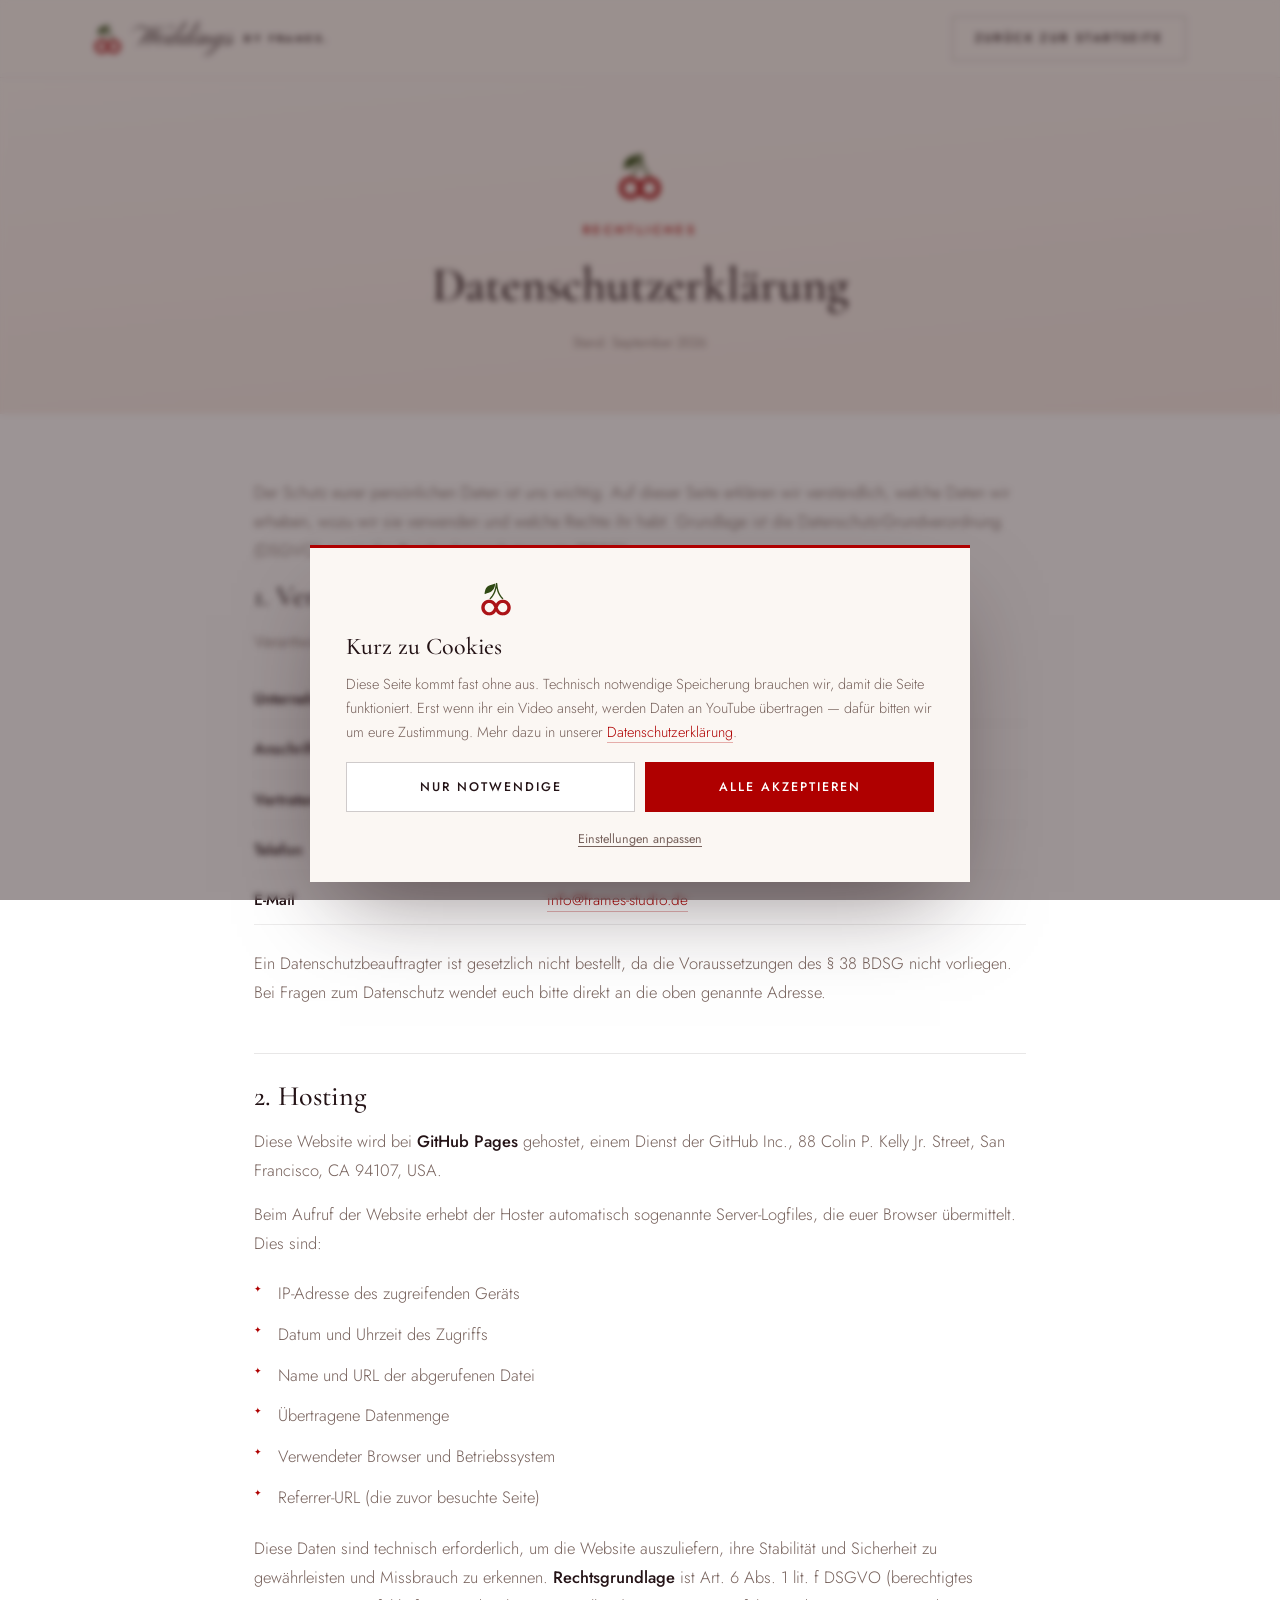
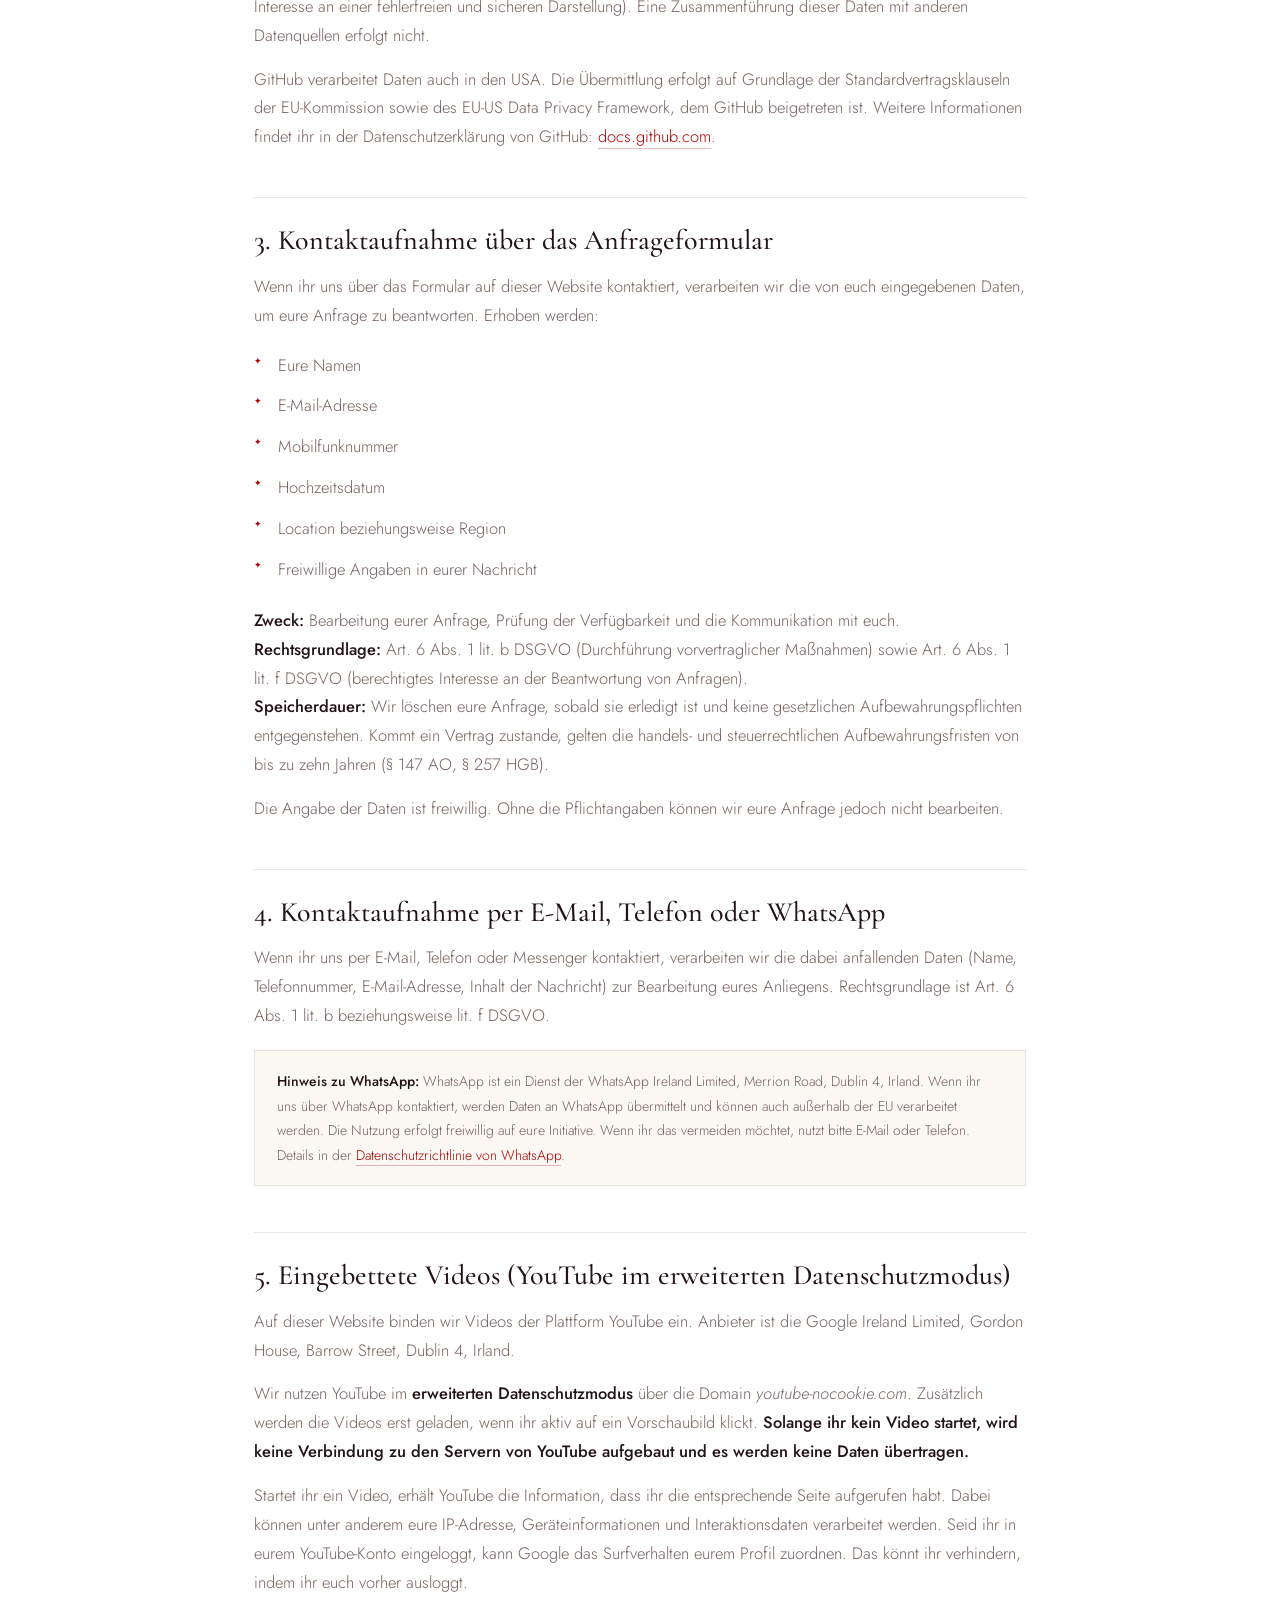
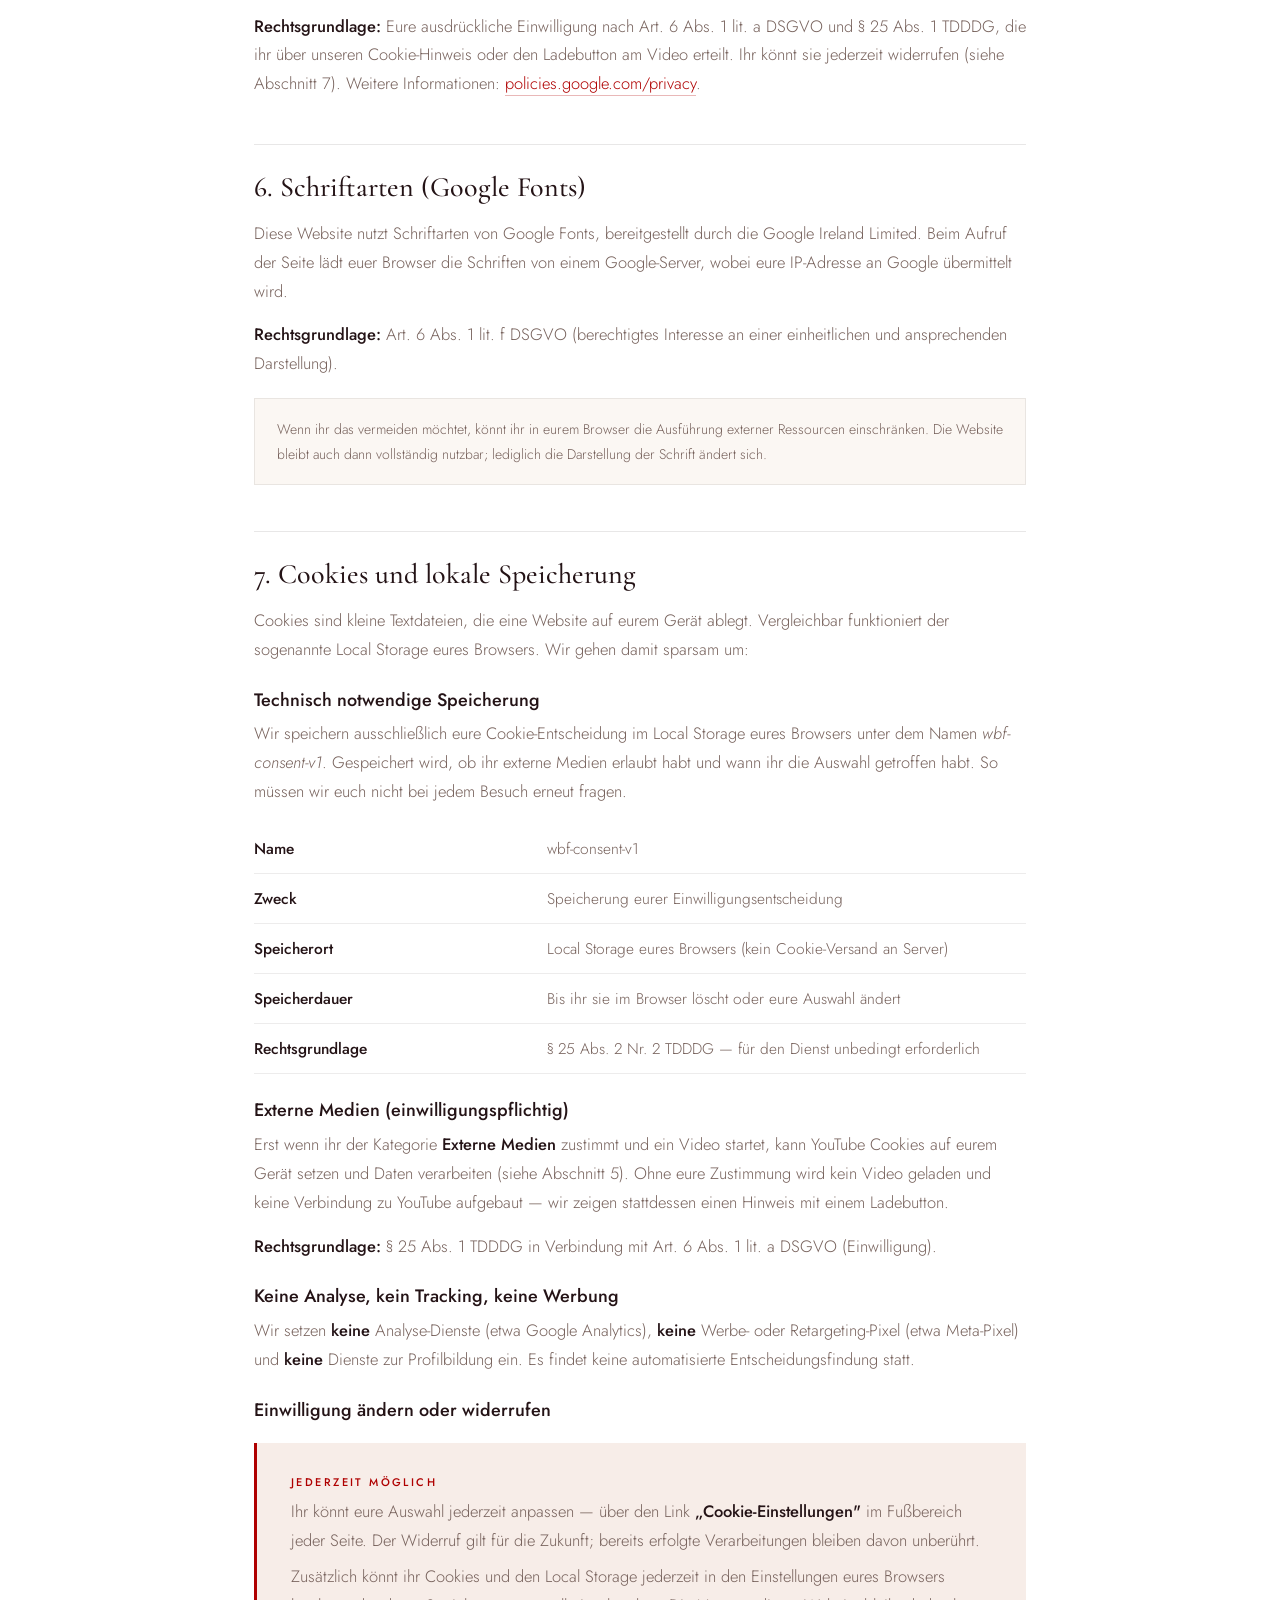
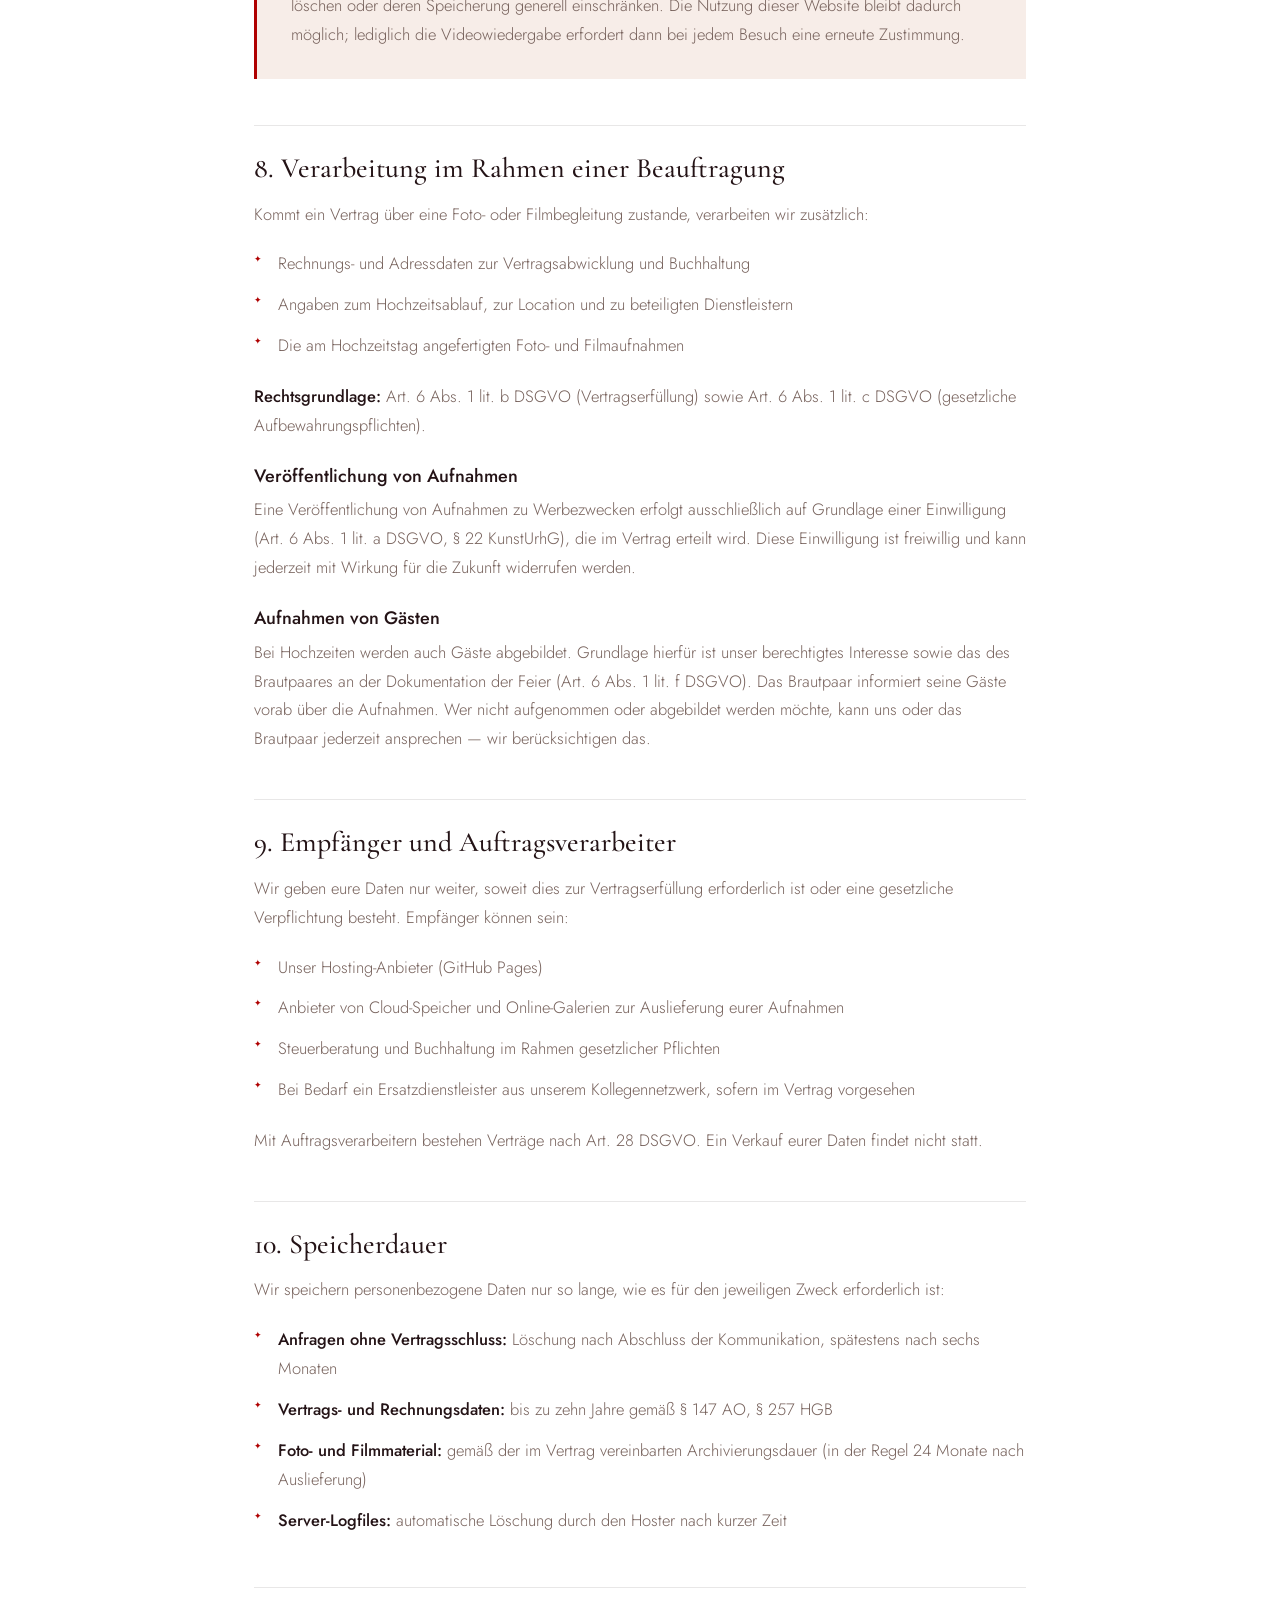
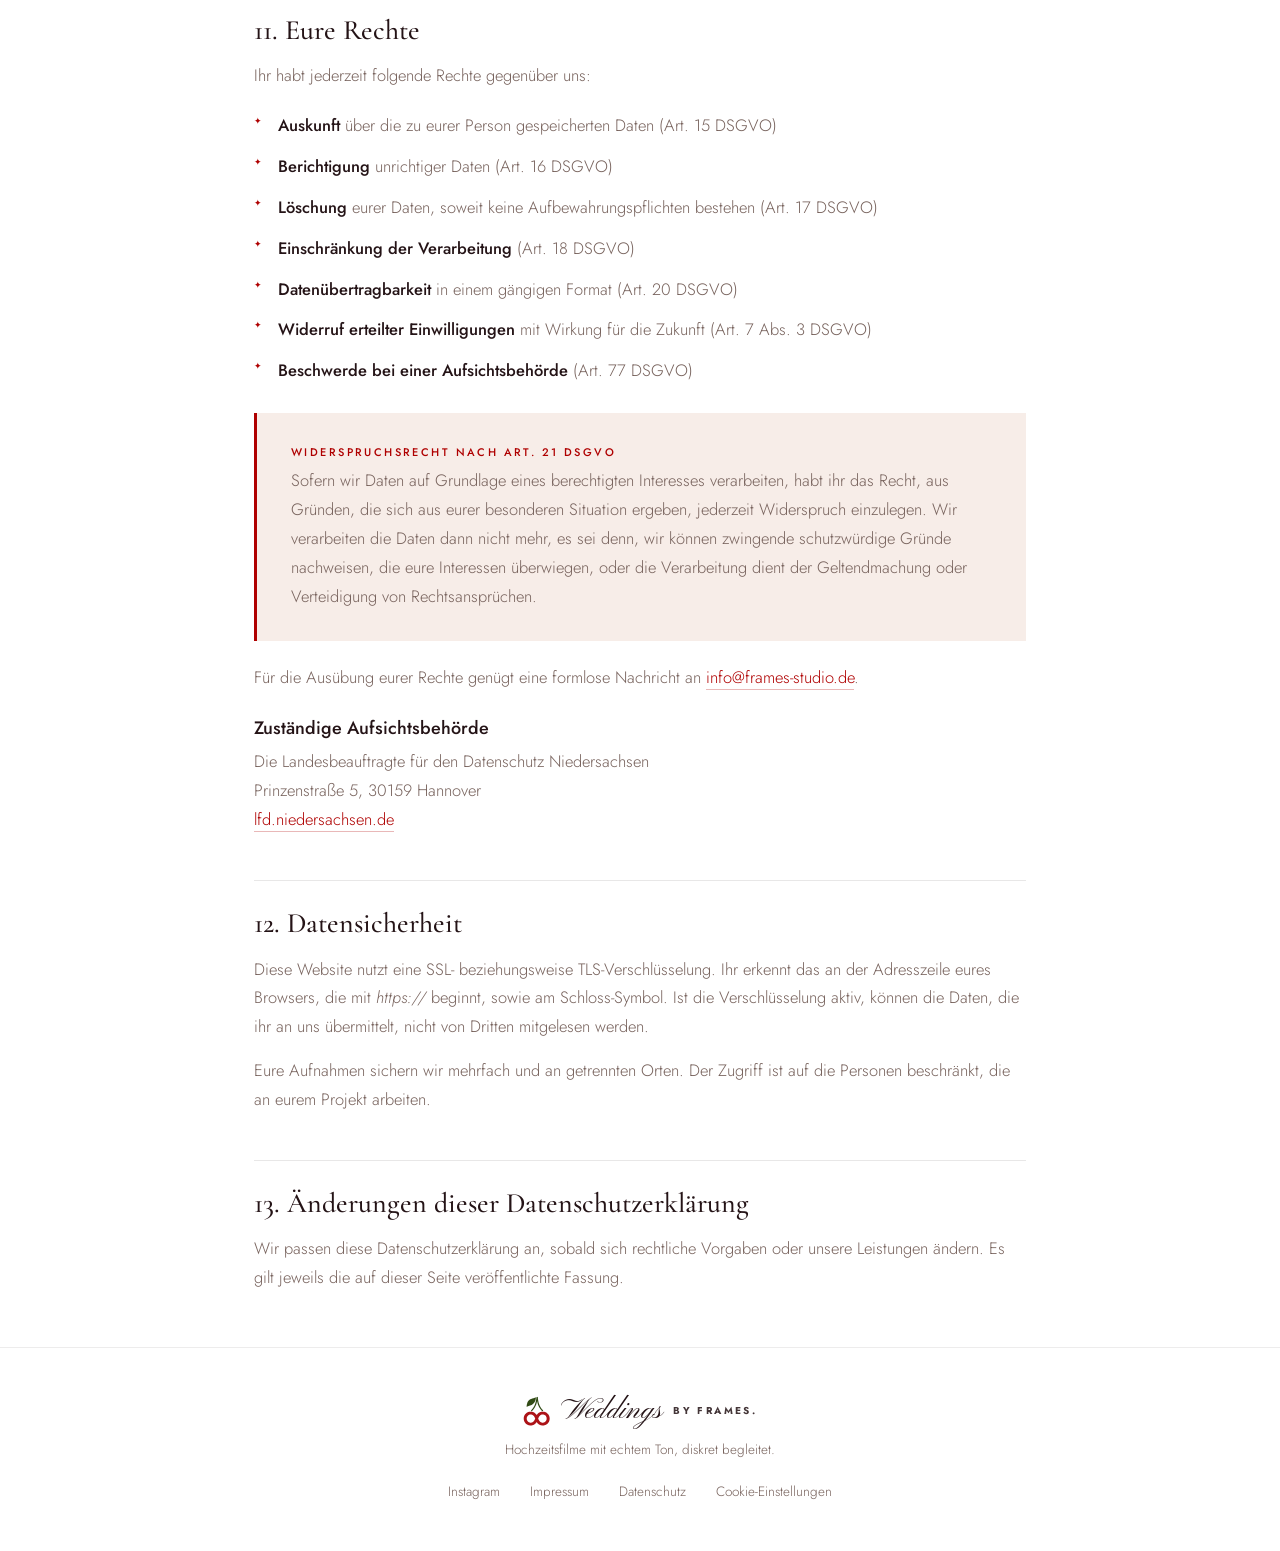
==== datenschutz.html @ bcf80287 "Add files via upload" ====
<!DOCTYPE html>
<html lang="de">
<head>
<meta charset="UTF-8">
<meta name="viewport" content="width=device-width, initial-scale=1.0">
<title>Datenschutz — Weddings by Frames</title>
<meta name="description" content="Informationen zur Verarbeitung personenbezogener Daten bei Weddings by Frames.">
<meta name="robots" content="noindex, follow">
<link rel="preconnect" href="https://fonts.googleapis.com">
<link rel="preconnect" href="https://fonts.gstatic.com" crossorigin>
<link href="https://fonts.googleapis.com/css2?family=Cormorant+Garamond:ital,wght@0,400;0,500;0,600;1,400;1,500&family=Jost:wght@300;400;500;600;700&family=Pinyon+Script&display=swap" rel="stylesheet">
<style>
@font-face{font-family:'Blosta Script';src:local('Blosta Script'),local('Blosta'),url('BlostaScript.woff2') format('woff2');font-display:swap}
:root{
  --ivory:#FBF7F3; --cream:#F7EDE8; --charcoal:#241316;
  --gold:#AF0000; --gold-light:#EBC6C2;
  --text:#40332F; --text-soft:#77625C; --white:#FFFFFF;
  --serif:'Cormorant Garamond',Georgia,serif;
  --sans:'Jost',-apple-system,sans-serif;
  --script:'Blosta Script','Pinyon Script',cursive;
}
*{margin:0;padding:0;box-sizing:border-box}
html{scroll-behavior:smooth}
body{font-family:var(--sans);color:var(--text);background:var(--ivory);font-weight:300;line-height:1.75;font-size:16.5px;-webkit-font-smoothing:antialiased}
h1,h2,h3{font-family:var(--serif);font-weight:500;color:var(--charcoal);line-height:1.2}
a{color:var(--gold);text-decoration:none;border-bottom:1px solid rgba(175,0,0,.28);transition:border-color .3s}
a:hover{border-color:var(--gold)}
.container{max-width:820px;margin:0 auto;padding:0 24px}

nav{position:sticky;top:0;z-index:50;background:rgba(251,247,243,.96);backdrop-filter:blur(12px);padding:16px 0;border-bottom:1px solid rgba(36,19,22,.06)}
nav .container{max-width:1140px;display:flex;justify-content:space-between;align-items:center}
.logo{display:flex;align-items:center;gap:11px;color:var(--charcoal);border:none}
.logo .logo-mark{height:30px;width:auto}
.logo .logo-w{font-family:var(--script);font-size:29px;line-height:1}
.logo .logo-by{font-size:10px;font-weight:700;letter-spacing:.24em;text-transform:uppercase;opacity:.85}
.nav-back{font-family:var(--sans);font-size:12px;letter-spacing:.2em;text-transform:uppercase;font-weight:500;color:var(--charcoal);border:1px solid rgba(36,19,22,.22);padding:11px 22px;transition:all .35s}
.nav-back:hover{background:var(--gold);border-color:var(--gold);color:#fff}

header.page{background:linear-gradient(175deg,var(--ivory) 0%,var(--cream) 100%);padding:74px 24px 60px;text-align:center}
header.page .eyebrow{font-size:12px;letter-spacing:.28em;text-transform:uppercase;color:var(--gold);font-weight:500;display:block;margin-bottom:16px}
header.page h1{font-size:clamp(32px,4.6vw,48px)}
header.page .updated{margin-top:16px;font-size:13.5px;color:var(--text-soft)}
.page-mark{display:block;height:48px;width:auto;margin:0 auto 20px}

main{padding:64px 0 40px;background:var(--white)}
main h2{font-size:clamp(22px,2.8vw,28px);margin:46px 0 14px;padding-top:26px;border-top:1px solid rgba(36,19,22,.1)}
main h2:first-of-type{margin-top:0;padding-top:0;border-top:none}
main h3{font-size:18px;margin:26px 0 8px;font-family:var(--sans);font-weight:500;color:var(--charcoal)}
main p{margin-bottom:15px;color:var(--text-soft)}
main strong{color:var(--charcoal);font-weight:500}
main ul{list-style:none;margin:0 0 16px}
main li{padding:6px 0 6px 24px;position:relative;color:var(--text-soft)}
main li::before{content:'✦';position:absolute;left:0;top:11px;color:var(--gold);font-size:9px;line-height:1}
.card{background:var(--cream);padding:30px 34px;margin:22px 0;border-left:3px solid var(--gold)}
.card p{margin-bottom:8px}
.card p:last-child{margin-bottom:0}
.card .label{font-size:11px;letter-spacing:.22em;text-transform:uppercase;color:var(--gold);font-weight:500;margin-bottom:4px}
.data-table{width:100%;border-collapse:collapse;margin:18px 0 24px}
.data-table td{padding:11px 0;border-bottom:1px solid rgba(36,19,22,.08);vertical-align:top;font-size:15.5px;color:var(--text-soft)}
.data-table td:first-child{width:38%;padding-right:20px;color:var(--charcoal);font-weight:500}
@media(max-width:560px){
  .data-table td{display:block;border:none;padding:2px 0}
  .data-table td:first-child{width:auto;padding-top:14px;border-top:1px solid rgba(36,19,22,.08)}
  .data-table tr:first-child td:first-child{border-top:none;padding-top:0}
}
.note{font-size:14px;color:var(--text-soft);background:var(--ivory);padding:18px 22px;border:1px solid rgba(36,19,22,.08);margin:20px 0}

footer{background:var(--white);border-top:1px solid rgba(36,19,22,.08);color:var(--text-soft);padding:48px 0;font-size:13.5px;text-align:center}
footer .logo{justify-content:center;margin-bottom:12px}
footer .tagline{margin-bottom:18px}
.foot-links a{margin:0 13px;color:var(--text-soft);border:none;transition:color .3s}
.foot-links a:hover{color:var(--gold)}
</style>
</head>
<body>
<svg width="0" height="0" style="position:absolute;visibility:hidden" aria-hidden="true"><symbol id="wbf-logo" viewBox="0 0 1960 2147"><path fill="#304A14" fill-rule="evenodd" d="M632.8,1088.4C630.9,1086.4 629.7,1085.9 628.3,1086.6C627.3,1087.0 626.0,1087.5 625.5,1087.5C625.0,1087.6 623.6,1088.1 622.5,1088.6C618.7,1090.3 602.7,1089.7 598.4,1087.6C596.3,1086.6 593.3,1085.2 591.8,1084.5C589.4,1083.3 588.9,1083.4 586.9,1085.6C585.7,1086.9 584.4,1088.0 584.0,1088.0C583.1,1088.0 575.0,1080.3 575.0,1079.5C575.0,1079.2 576.4,1077.6 578.2,1076.0L581.4,1073.0L579.2,1070.1C578.0,1068.4 577.0,1066.7 577.0,1066.2C577.0,1063.4 574.5,1063.1 571.9,1065.6C569.0,1068.4 567.7,1067.8 569.1,1064.2C569.6,1063.0 570.8,1062.0 571.8,1062.0C575.9,1062.0 576.2,1059.5 573.4,1049.2C573.2,1048.4 572.1,1047.6 571.1,1047.3C569.9,1047.0 569.0,1045.6 568.5,1043.4C567.6,1038.4 568.8,1037.4 571.9,1040.4C574.8,1043.1 577.0,1042.5 577.0,1038.9C577.0,1038.0 577.7,1036.7 578.5,1036.0C580.6,1034.3 580.4,1033.3 577.5,1029.8C574.2,1025.9 575.4,1024.0 578.9,1027.4L581.6,1030.0L591.6,1019.7C607.5,1003.4 608.4,1002.2 607.3,1000.8C606.7,1000.1 606.0,997.7 605.6,995.5C605.0,991.7 605.2,991.4 609.5,988.2C614.6,984.5 614.7,984.5 617.3,986.8C619.2,988.4 619.4,988.3 625.6,981.6C629.8,977.1 631.7,974.4 631.1,973.6C630.7,973.0 630.0,970.8 629.6,968.8C629.0,965.4 629.3,964.8 632.7,961.6C637.1,957.5 637.7,957.3 640.5,960.0L642.6,962.0L647.5,957.0C651.7,952.8 652.3,951.7 651.4,950.2C647.7,944.3 649.0,939.7 655.1,936.6C657.5,935.4 658.1,935.4 659.1,936.6C660.6,938.4 661.9,938.4 664.2,936.3C665.8,934.9 665.8,934.5 664.6,933.1C663.8,932.2 662.9,929.9 662.5,928.0C661.9,924.6 662.1,924.3 666.5,921.1C670.8,918.0 671.2,917.9 672.9,919.4C675.3,921.5 676.3,921.4 678.9,918.7C680.7,916.7 680.8,916.1 679.7,915.2C678.9,914.5 678.1,914.3 677.8,914.6C677.5,914.9 676.9,913.4 676.5,911.4C675.9,908.2 676.2,907.4 678.2,905.8C681.2,903.5 682.3,903.6 684.5,906.0L686.3,908.0L688.8,905.8C692.0,902.7 693.3,900.2 692.3,898.7C691.9,898.1 691.0,896.0 690.4,894.2C689.3,891.2 689.4,890.8 692.0,889.0C694.8,887.0 694.8,887.0 697.3,889.0C699.5,890.7 699.9,890.8 701.0,889.5C701.7,888.7 701.9,887.2 701.5,886.3C699.8,882.1 700.2,877.5 702.4,875.8C704.4,874.2 704.6,874.2 706.7,876.2C708.6,877.9 709.2,878.1 710.5,877.0C712.0,875.7 712.5,872.8 711.4,871.7C711.0,871.3 710.6,869.2 710.4,867.0C709.9,862.4 712.3,861.4 715.5,865.0C717.7,867.4 719.0,866.6 722.7,860.7L725.1,856.9L722.4,853.7C720.1,850.9 719.9,850.5 721.4,850.2C722.4,850.0 723.9,850.5 724.9,851.4C726.5,852.9 726.8,852.9 728.5,851.0C729.8,849.6 730.0,848.7 729.2,847.8C728.7,847.1 727.9,844.8 727.5,842.8C726.9,839.5 727.0,839.0 728.7,839.0C729.8,839.0 731.5,839.9 732.5,841.0L734.3,843.0L736.7,840.9C738.4,839.2 738.7,838.4 737.9,837.3C737.0,836.3 736.4,836.3 735.4,837.1C734.3,838.0 734.0,837.6 733.9,835.1C733.8,833.4 733.7,831.6 733.6,831.1C733.5,830.6 735.1,829.1 737.0,827.8C739.9,825.8 740.5,824.8 740.5,822.0C740.5,819.2 740.9,818.4 742.7,818.2C745.7,817.8 747.5,815.3 747.5,811.6C747.5,809.0 747.9,808.5 750.1,808.2C754.1,807.7 756.5,804.7 754.9,802.2C753.8,800.4 753.9,799.8 755.2,798.3C756.1,797.3 757.0,795.4 757.2,794.0C757.4,792.3 758.2,791.4 759.7,791.2C762.7,790.8 764.5,788.3 764.2,785.0C764.1,783.5 764.7,781.7 765.5,781.0C766.3,780.3 767.0,778.7 767.0,777.4C767.0,774.5 770.4,774.1 773.2,776.7C775.0,778.3 775.2,778.2 777.7,775.7L780.4,773.0L777.5,770.0C774.8,767.2 774.8,766.9 776.3,765.2C777.2,764.2 777.7,762.5 777.4,761.4C777.1,760.2 777.6,758.7 778.9,757.6C780.1,756.5 781.0,754.7 781.0,753.6C781.0,752.4 781.9,750.9 782.9,750.3C784.1,749.6 784.6,748.4 784.4,747.3C783.7,744.8 790.3,742.2 792.5,744.0C793.7,745.0 794.3,745.0 795.5,744.0C796.9,742.8 796.7,742.3 793.9,739.8L790.8,736.9L793.0,734.5C794.2,733.2 795.0,731.4 794.7,730.6C794.4,729.8 795.0,728.4 796.1,727.4C797.2,726.4 797.9,724.8 797.7,723.8C797.4,722.9 798.1,721.3 799.1,720.4C800.1,719.5 801.0,717.7 801.0,716.5C801.0,715.2 801.6,713.7 802.4,713.0C803.2,712.4 804.0,710.9 804.2,709.7C804.4,708.2 805.3,707.4 807.0,707.2C810.6,706.7 813.2,704.0 812.6,701.4C812.2,700.1 812.6,698.7 813.5,698.0C814.7,697.0 814.9,695.6 814.4,692.3C813.8,688.4 814.0,687.7 815.9,686.3C817.1,685.5 817.9,684.2 817.6,683.5C817.3,682.7 818.0,681.0 819.1,679.7C820.1,678.3 821.0,676.5 821.0,675.7C821.0,674.9 821.7,673.7 822.5,673.0C823.3,672.3 824.0,671.0 824.0,670.0C824.0,669.1 824.9,667.5 826.0,666.5C827.1,665.5 828.0,663.9 828.0,663.0C828.0,662.1 828.9,660.5 830.0,659.5C831.2,658.5 831.9,657.1 831.6,656.4C831.0,654.9 832.9,653.0 834.9,653.0C835.8,653.0 837.8,651.9 839.4,650.6L842.4,648.3L840.2,645.5C837.5,642.0 837.4,637.9 840.0,635.5C841.1,634.5 842.0,632.9 842.0,632.0C842.0,631.0 842.7,629.7 843.6,628.9C844.5,628.1 845.0,626.4 844.8,624.4C844.6,622.1 845.2,620.4 846.8,618.7C848.0,617.4 848.7,616.0 848.3,615.7C848.0,615.3 848.7,613.9 849.9,612.6C851.7,610.7 852.1,609.5 851.5,607.0C850.9,604.4 851.2,603.6 853.4,601.9C854.9,600.8 855.7,599.4 855.4,598.8C855.1,598.3 855.8,596.8 857.0,595.5C858.7,593.7 859.1,592.4 858.6,590.4C858.1,588.4 858.4,587.2 860.1,585.4C861.6,583.8 862.1,582.2 861.8,580.1C861.5,577.9 861.9,576.5 863.2,575.3C864.3,574.3 865.0,572.3 865.0,570.0C865.0,567.6 865.7,565.7 867.0,564.5C868.5,563.1 868.9,561.9 868.4,559.6C868.0,557.2 868.4,556.0 869.9,554.6C871.2,553.5 872.0,551.5 872.0,549.7C872.0,548.0 872.8,545.8 873.7,544.8C874.8,543.5 875.3,541.6 875.1,539.3C874.9,536.6 875.3,535.5 877.0,534.3C878.8,533.1 879.1,532.1 878.6,529.5C878.1,526.8 878.4,526.0 880.6,524.5C882.8,523.1 883.1,522.3 882.6,519.6C882.1,517.1 882.4,515.9 883.9,514.6C885.5,513.1 885.7,511.9 885.3,507.7C884.9,503.3 885.1,502.2 886.9,500.6C888.2,499.4 889.0,497.5 889.0,495.5C889.0,493.7 889.7,491.6 890.6,490.9C891.9,489.9 892.1,488.4 891.7,484.3C891.2,479.5 891.4,478.7 893.7,476.6C895.6,474.8 896.1,473.6 895.6,471.7C895.2,470.0 895.6,468.8 897.0,467.5C898.5,466.1 899.0,464.4 899.0,460.5C899.0,456.5 899.5,454.9 901.1,453.4C902.9,451.8 903.1,450.7 902.7,446.9C902.2,443.1 902.5,441.9 904.1,440.4C905.5,439.1 906.0,437.4 906.0,433.3C906.0,429.1 906.4,427.8 907.8,427.3C911.0,426.1 912.1,424.8 910.9,423.4C910.4,422.7 909.6,419.7 909.3,416.8C908.9,412.3 909.1,411.2 910.9,409.6C912.5,408.1 913.0,406.5 913.0,402.6C913.0,398.3 913.3,397.3 915.2,396.5C916.5,395.9 917.3,394.8 917.1,394.0C917.0,393.2 916.6,389.9 916.3,386.7C915.8,381.6 916.0,380.7 917.8,379.4C919.8,378.0 919.9,377.3 919.3,370.5L918.7,363.0L921.3,363.0C922.7,363.0 924.2,363.5 924.5,364.0C925.4,365.5 928.0,363.2 928.0,361.0C928.0,360.0 926.9,358.3 925.5,357.3C923.4,355.8 922.8,354.3 922.3,349.6C921.7,344.2 921.9,343.7 924.4,341.6C927.1,339.5 927.2,339.4 926.1,333.5C924.7,326.1 926.2,323.6 930.3,326.3C935.4,329.6 936.9,323.1 932.0,318.8C928.0,315.3 927.6,307.2 931.3,304.7C933.5,303.3 933.6,302.7 933.2,294.7C932.7,285.3 933.4,284.0 937.3,287.0C939.4,288.7 940.0,288.8 941.0,287.6C942.9,285.3 941.8,279.6 939.3,278.5C936.8,277.4 936.0,275.3 936.0,269.2C936.0,264.7 938.4,263.3 941.0,266.5C942.9,268.8 945.0,266.5 945.0,261.9C945.0,259.2 944.4,257.7 942.9,256.7C940.9,255.2 939.1,249.9 939.0,245.2C939.0,242.0 941.7,241.3 944.4,243.9C947.6,247.0 949.2,244.8 948.8,237.8C948.6,233.4 948.1,232.3 946.2,231.5C943.8,230.4 943.5,229.7 942.5,223.4C941.7,217.9 943.6,216.1 947.2,219.0C949.4,220.7 950.0,220.8 951.0,219.6C952.9,217.2 951.8,210.7 949.3,209.5C947.0,208.5 946.0,205.3 946.0,198.8C946.0,194.3 948.1,192.9 950.9,195.4C953.5,197.8 955.0,195.6 955.0,189.4C955.0,184.7 953.3,181.1 951.7,182.6C950.9,183.5 949.0,176.1 949.0,171.7C949.0,167.0 951.2,165.9 954.4,168.9C958.1,172.4 959.1,169.9 958.8,158.9C958.5,150.4 958.3,149.4 956.3,148.5C954.0,147.5 953.0,144.3 953.0,137.9C953.0,133.1 954.1,132.4 957.0,135.5C960.5,139.3 962.0,137.3 962.1,128.6C962.1,124.7 962.5,120.6 962.9,119.5C963.9,117.1 962.5,115.0 960.0,115.0C957.4,115.0 956.2,113.0 955.9,108.1C955.4,102.3 957.7,100.5 961.3,103.8C963.1,105.5 963.9,105.7 964.8,104.8C966.8,102.8 966.2,100.6 962.8,97.6C960.6,95.7 959.9,94.5 960.8,94.2C961.5,94.0 963.0,94.6 964.0,95.5C966.5,97.7 967.4,97.0 970.6,90.3C972.3,86.6 975.8,82.1 980.6,77.5L987.9,70.3L985.5,68.0C982.7,65.4 982.3,63.2 984.4,62.4C986.3,61.7 990.0,63.7 990.0,65.4C990.0,68.6 992.9,69.4 996.0,67.2C998.0,65.6 1000.4,65.0 1003.8,65.0C1010.0,65.0 1011.8,63.4 1008.9,60.4C1005.7,57.0 1007.0,55.0 1012.4,55.0C1020.1,55.0 1022.0,56.9 1018.0,60.5C1015.3,63.0 1017.1,65.0 1021.9,65.0C1024.6,65.0 1026.3,64.3 1028.0,62.5C1029.3,61.1 1030.9,60.0 1031.7,60.0C1033.5,60.0 1033.4,62.5 1031.5,64.0C1029.7,65.5 1031.2,68.0 1033.9,68.0C1034.8,68.0 1036.1,68.9 1036.8,70.1C1038.1,72.2 1038.2,72.2 1041.2,69.1C1042.9,67.4 1044.9,66.0 1045.6,66.0C1047.7,66.0 1047.3,69.4 1045.0,71.5C1042.3,73.9 1042.4,74.5 1046.5,77.6C1049.8,80.1 1050.2,80.2 1051.9,78.6C1054.1,76.6 1055.4,76.6 1058.6,78.6C1060.1,79.7 1060.9,80.9 1060.5,81.8C1060.2,82.6 1060.9,84.3 1062.0,85.5C1064.6,88.2 1063.9,92.1 1060.7,93.5C1058.1,94.7 1057.3,98.2 1059.3,99.8C1060.4,100.7 1061.1,100.6 1062.5,99.0C1063.5,97.9 1064.9,97.0 1065.7,97.0C1068.0,97.0 1067.2,101.9 1064.5,104.2C1062.2,106.2 1062.0,107.0 1062.0,115.0C1062.0,124.8 1063.0,126.7 1066.6,124.3C1070.7,121.7 1071.3,123.3 1070.7,134.8C1070.3,143.3 1069.8,145.8 1068.1,148.1C1065.5,151.6 1064.9,169.9 1067.4,171.9C1068.4,172.7 1069.0,172.8 1069.5,172.0C1069.8,171.5 1071.1,171.0 1072.2,171.0C1074.3,171.0 1074.3,171.2 1073.6,189.4L1072.9,207.9L1075.4,209.5C1077.7,211.0 1078.0,211.9 1078.0,216.7C1078.0,224.7 1076.0,236.3 1074.3,238.2C1072.6,240.1 1073.9,241.4 1078.0,241.4L1080.5,241.5L1080.4,251.8C1080.3,261.1 1080.1,262.3 1078.1,263.6C1076.6,264.7 1076.0,266.2 1076.0,268.9C1076.0,273.7 1078.0,275.6 1081.0,274.0C1082.2,273.4 1083.4,273.0 1083.6,273.3C1084.4,274.0 1084.2,284.2 1083.5,288.4C1082.8,291.9 1083.0,292.6 1085.4,294.5L1088.1,296.6L1087.2,306.9C1086.4,317.1 1086.4,317.2 1088.8,318.8C1091.1,320.3 1091.2,320.7 1090.5,328.5C1089.9,335.9 1090.0,336.7 1092.0,338.5C1093.9,340.2 1094.1,341.3 1093.8,347.5C1093.5,354.1 1093.6,354.6 1095.9,355.5C1098.1,356.5 1098.2,356.8 1097.6,364.0C1097.3,368.1 1096.9,372.4 1096.8,373.5C1096.6,374.8 1097.3,375.8 1098.8,376.5C1101.1,377.4 1101.2,377.8 1100.5,384.2C1099.9,390.7 1100.0,390.9 1102.6,392.6C1105.1,394.3 1105.2,394.6 1104.6,401.0C1104.0,406.9 1104.1,407.8 1106.0,409.5C1107.5,410.8 1108.0,412.5 1108.0,416.0C1108.0,419.5 1108.5,421.2 1110.1,422.6C1112.0,424.3 1112.2,425.2 1111.7,431.4C1111.3,435.4 1110.5,438.9 1109.6,439.9C1107.8,441.9 1109.1,444.0 1112.1,444.0C1113.4,444.0 1114.0,445.1 1114.5,448.5C1114.9,450.9 1115.8,453.5 1116.6,454.1C1117.4,454.7 1118.0,456.8 1118.0,458.6C1118.0,460.9 1118.6,462.4 1120.0,463.2C1121.6,464.2 1122.0,465.6 1122.0,469.6C1122.0,473.5 1122.5,475.1 1124.1,476.6C1125.9,478.2 1126.2,479.3 1125.7,484.2C1125.3,488.5 1125.6,490.2 1126.7,491.2C1127.8,492.1 1128.1,493.8 1127.8,497.8C1127.4,502.2 1127.6,503.4 1129.2,504.3C1130.4,505.1 1131.0,506.7 1131.0,509.1C1131.0,511.4 1131.7,513.3 1133.0,514.5C1134.1,515.5 1135.0,517.5 1135.0,519.0C1135.0,520.5 1135.9,522.5 1137.0,523.5C1138.3,524.7 1139.0,526.6 1139.0,529.0C1139.0,531.4 1139.7,533.3 1140.9,534.4C1142.5,535.9 1142.7,537.1 1142.3,541.4C1141.9,545.4 1142.1,546.9 1143.4,547.9C1144.3,548.6 1145.0,549.8 1145.0,550.4C1145.0,551.1 1146.1,552.7 1147.5,554.0C1149.7,556.1 1149.9,556.9 1149.4,561.4C1148.9,565.5 1149.1,566.9 1150.4,567.9C1151.3,568.6 1152.0,570.1 1152.0,571.1C1152.0,572.1 1152.9,573.5 1154.0,574.2C1155.5,575.2 1156.0,576.6 1156.0,579.6C1156.0,582.1 1156.6,584.3 1157.5,585.0C1158.3,585.7 1159.0,587.9 1159.0,590.0C1159.0,592.1 1159.7,594.3 1160.5,595.0C1161.3,595.7 1162.0,597.9 1162.0,600.0C1162.0,602.1 1162.7,604.3 1163.5,605.0C1164.3,605.7 1165.0,607.0 1165.0,608.0C1165.0,608.9 1165.9,610.5 1167.0,611.5C1168.3,612.7 1169.0,614.6 1169.0,617.0C1169.0,619.1 1169.7,621.3 1170.5,622.0C1171.4,622.7 1172.0,624.9 1172.0,627.5C1172.0,630.1 1172.6,632.3 1173.5,633.0C1174.3,633.7 1175.0,635.1 1175.0,636.1C1175.0,637.1 1175.9,638.5 1177.0,639.2C1178.1,639.9 1179.0,641.2 1179.0,642.1C1179.0,643.0 1179.9,644.5 1181.0,645.5C1182.7,647.0 1183.0,648.1 1182.4,651.5C1182.0,654.6 1182.2,655.9 1183.4,656.9C1184.3,657.7 1185.0,658.8 1185.0,659.5C1185.0,660.1 1185.9,661.5 1187.0,662.5C1189.6,664.8 1189.6,669.0 1187.0,672.3L1185.0,674.9L1188.2,677.2C1190.0,678.5 1192.4,680.0 1193.5,680.6C1194.6,681.2 1195.5,682.4 1195.5,683.3C1195.5,684.1 1196.3,685.7 1197.3,686.7C1198.2,687.8 1199.0,689.3 1199.0,690.2C1199.0,691.0 1199.9,692.5 1201.0,693.5C1202.1,694.5 1203.0,696.1 1203.0,697.0C1203.0,698.0 1203.7,699.3 1204.5,700.0C1205.3,700.7 1206.0,702.0 1206.0,703.0C1206.0,703.9 1206.9,705.5 1208.0,706.5C1209.1,707.5 1210.0,709.3 1210.0,710.5C1210.0,711.8 1210.7,713.3 1211.5,714.0C1212.3,714.7 1213.0,716.0 1213.0,717.0C1213.0,718.0 1213.7,719.3 1214.5,720.0C1215.3,720.7 1216.0,722.2 1216.0,723.5C1216.0,724.7 1216.9,726.5 1218.0,727.5C1219.1,728.5 1220.0,730.1 1220.0,731.0C1220.0,732.0 1220.7,733.3 1221.5,734.0C1222.3,734.7 1223.0,736.3 1223.0,737.5C1223.0,738.7 1223.7,740.3 1224.5,741.0C1225.3,741.7 1226.0,743.3 1226.0,744.5C1226.0,745.7 1226.7,747.3 1227.5,748.0C1228.3,748.7 1229.0,750.2 1229.0,751.5C1229.0,754.0 1231.4,756.4 1234.8,757.4C1236.4,757.9 1237.0,758.9 1237.0,760.9C1237.0,762.5 1237.7,764.3 1238.6,765.1C1239.4,765.8 1239.9,767.2 1239.7,768.1C1239.4,769.1 1240.1,770.7 1241.1,771.6C1242.3,772.7 1242.8,774.1 1242.4,775.4C1241.8,777.8 1244.2,780.6 1247.5,781.2C1248.8,781.4 1249.6,782.4 1249.8,784.2C1250.0,785.7 1250.8,787.4 1251.6,788.0C1252.4,788.7 1253.0,790.5 1253.0,792.0C1253.0,794.8 1254.4,796.5 1258.4,798.5C1259.9,799.3 1260.4,800.3 1260.2,802.1C1260.0,803.5 1260.6,805.2 1261.4,805.9C1262.2,806.6 1262.6,807.8 1262.3,808.6C1261.6,810.4 1264.6,813.9 1267.8,815.1C1269.4,815.7 1270.0,816.8 1270.0,818.8C1270.0,821.7 1272.0,824.2 1275.3,825.3C1276.4,825.7 1277.1,826.9 1277.0,828.2C1276.6,832.4 1277.0,833.1 1280.4,835.0C1283.1,836.6 1283.6,837.5 1283.2,839.5C1282.7,842.4 1285.3,847.0 1287.6,847.0C1290.5,847.0 1294.1,850.1 1293.4,852.2C1292.7,854.4 1295.3,857.8 1298.7,859.1C1300.5,859.8 1300.9,860.5 1300.4,862.8C1299.9,865.2 1300.4,866.1 1303.1,868.4C1304.9,870.0 1307.4,871.6 1308.7,872.1C1310.6,872.8 1311.0,873.7 1311.0,876.8C1311.0,880.7 1313.3,884.0 1315.9,884.0C1316.7,884.0 1316.9,884.7 1316.5,886.0C1316.2,887.0 1316.7,889.4 1317.7,891.2C1318.6,893.0 1319.4,894.7 1319.5,895.0C1319.7,896.9 1321.4,897.9 1323.5,897.4C1327.4,896.4 1331.8,900.1 1331.2,904.0C1330.7,907.3 1333.1,911.0 1335.7,911.0C1336.8,911.0 1336.6,911.7 1335.1,913.6C1332.2,917.3 1332.3,917.7 1338.9,924.7C1344.4,930.6 1344.8,930.8 1346.8,929.4C1350.4,926.9 1354.0,930.0 1354.0,935.4C1354.0,937.7 1353.5,940.1 1352.8,940.8C1351.8,941.8 1352.6,943.0 1356.2,946.7C1360.7,951.2 1361.0,951.3 1362.8,949.7C1365.3,947.4 1365.5,947.5 1371.0,951.5C1375.7,954.9 1375.8,955.1 1375.3,959.3C1375.0,961.6 1374.3,964.1 1373.7,964.8C1372.9,965.8 1373.3,966.8 1375.2,968.7C1377.7,971.1 1377.8,971.2 1380.4,969.5C1383.0,967.8 1383.1,967.8 1387.4,971.4C1391.6,974.8 1391.8,975.3 1391.3,978.8C1391.0,980.8 1390.3,983.1 1389.7,983.7C1389.1,984.6 1390.5,987.0 1395.0,992.0C1401.4,999.2 1402.9,1000.0 1405.0,997.5C1406.0,996.2 1406.6,996.4 1409.4,998.5C1411.2,999.9 1412.9,1001.0 1413.2,1001.0C1413.4,1001.0 1415.7,1003.0 1418.4,1005.4L1423.1,1009.8L1420.0,1013.3L1416.9,1016.8L1421.1,1020.2C1423.4,1022.0 1425.6,1024.5 1426.1,1025.8C1427.3,1029.0 1429.7,1029.6 1432.2,1027.4L1434.4,1025.5L1432.2,1028.7C1429.6,1032.4 1429.5,1033.3 1431.5,1035.0C1432.3,1035.7 1433.0,1037.0 1433.0,1038.0C1433.0,1041.1 1435.7,1042.5 1437.8,1040.6C1441.1,1037.7 1442.3,1038.6 1441.8,1043.5C1441.4,1046.8 1440.5,1048.6 1438.6,1050.1C1435.5,1052.5 1435.5,1055.7 1438.5,1057.4C1441.4,1059.0 1442.0,1060.1 1442.0,1064.2C1442.0,1068.5 1440.4,1069.2 1437.5,1066.0C1435.5,1063.8 1433.0,1064.8 1433.0,1067.8C1433.0,1068.6 1432.2,1070.2 1431.3,1071.2C1429.8,1072.9 1429.8,1073.2 1432.3,1075.8C1436.9,1080.6 1434.8,1084.1 1430.1,1079.6L1427.4,1077.0L1425.2,1079.3L1423.0,1081.6L1425.5,1084.0C1426.9,1085.3 1428.0,1086.8 1428.0,1087.4C1428.0,1087.9 1426.7,1087.2 1425.2,1085.7C1421.4,1082.1 1422.1,1082.0 1410.8,1087.6C1405.3,1090.3 1393.3,1090.6 1388.0,1088.3C1385.5,1087.2 1382.2,1086.0 1380.6,1085.6C1378.8,1085.2 1373.4,1080.6 1366.4,1073.8L1355.0,1062.7L1352.6,1064.9L1350.2,1067.2L1342.1,1060.3C1334.5,1054.0 1334.0,1053.3 1334.6,1050.5C1334.9,1048.8 1335.8,1046.8 1336.6,1045.9C1338.5,1043.7 1338.5,1043.8 1333.6,1038.0C1326.8,1030.1 1325.4,1029.3 1322.5,1032.0C1320.2,1034.2 1320.1,1034.2 1317.6,1032.4C1314.5,1030.1 1314.5,1029.6 1317.0,1026.0C1319.5,1022.5 1318.6,1020.4 1310.9,1011.7L1305.8,1005.9L1303.1,1008.4C1301.6,1009.8 1299.9,1011.0 1299.2,1011.0C1297.1,1011.0 1297.9,1007.5 1300.5,1005.0L1302.9,1002.7L1298.6,997.1C1292.6,989.4 1291.6,988.6 1290.0,990.5C1289.2,991.4 1287.9,992.5 1286.9,993.1C1283.9,994.6 1283.8,992.4 1286.6,989.1L1289.2,986.0L1285.0,980.5C1279.2,973.0 1278.7,972.6 1276.5,975.0C1274.7,977.0 1271.5,977.7 1270.7,976.2C1270.1,975.2 1272.5,969.8 1273.2,970.5C1273.5,970.8 1274.2,970.4 1274.9,969.7C1275.7,968.6 1274.8,967.1 1270.6,962.4C1265.4,956.7 1265.2,956.6 1263.3,958.2C1262.2,959.2 1260.3,960.0 1259.1,960.0C1257.1,960.0 1257.0,959.7 1257.6,956.2C1258.0,954.2 1258.7,952.0 1259.2,951.3C1260.5,949.7 1259.5,946.7 1257.0,944.5C1255.0,942.7 1254.9,942.7 1252.5,945.0C1247.8,949.5 1245.1,945.4 1249.5,940.2L1251.9,937.3L1248.3,933.1L1244.7,928.9L1242.6,930.9C1239.1,934.2 1236.6,933.7 1237.4,929.8C1237.7,928.1 1238.7,925.9 1239.5,925.0C1240.9,923.5 1240.9,923.0 1239.1,920.9L1237.2,918.5L1234.6,920.9C1230.7,924.5 1229.0,922.3 1232.5,918.2L1235.2,915.0L1233.0,912.0C1230.9,909.0 1227.4,908.1 1225.5,909.9C1224.1,911.1 1220.0,909.4 1220.0,907.6C1220.0,905.1 1221.2,903.0 1222.5,903.0C1225.6,903.0 1226.1,900.3 1223.7,897.4L1221.3,894.6L1218.0,897.3C1212.6,901.9 1210.9,898.3 1216.1,893.2L1219.1,890.3L1216.6,887.4L1214.2,884.5L1211.6,886.9C1208.5,889.8 1205.3,889.2 1207.0,885.9C1207.6,884.8 1207.9,883.2 1207.6,882.5C1207.3,881.7 1207.5,880.8 1208.1,880.4C1210.3,879.1 1207.0,877.0 1204.5,878.2C1200.9,879.8 1198.6,878.6 1200.1,875.8C1200.8,874.6 1202.2,872.8 1203.4,871.9L1205.5,870.2L1203.1,867.6L1200.6,865.0L1198.5,867.0C1195.0,870.3 1191.2,869.4 1193.1,865.8C1194.3,863.7 1191.0,859.0 1188.4,859.0C1185.8,859.0 1186.0,857.0 1189.1,853.5C1191.7,850.6 1192.0,849.7 1191.0,848.5C1189.8,847.1 1189.4,847.2 1187.0,849.5C1185.5,851.0 1184.0,851.7 1183.6,851.2C1183.3,850.7 1184.2,849.2 1185.5,848.0C1188.5,845.1 1188.6,844.6 1185.9,840.8L1183.8,837.9L1181.6,839.9C1178.2,843.1 1175.6,842.7 1176.3,839.1C1176.7,837.2 1176.4,835.8 1175.5,835.0C1174.2,833.9 1174.3,833.4 1176.1,830.8L1178.2,827.9L1175.4,824.9C1172.9,822.3 1172.5,822.2 1171.0,823.5C1168.1,826.2 1165.7,825.4 1166.3,822.1C1166.7,820.2 1166.4,818.8 1165.5,818.0C1164.2,816.9 1164.3,816.4 1166.0,814.0C1168.6,810.4 1168.5,809.8 1165.5,807.0C1163.2,804.8 1162.9,804.8 1161.2,806.3C1158.7,808.6 1156.0,808.5 1156.0,806.2C1156.0,805.1 1155.1,803.5 1154.0,802.5C1152.8,801.5 1152.2,799.9 1152.5,799.0C1152.8,798.1 1152.1,796.5 1151.0,795.5C1149.7,794.3 1149.2,793.0 1149.6,791.8C1149.9,790.7 1149.5,789.1 1148.6,788.1C1147.1,786.5 1147.1,786.2 1149.0,784.5C1152.8,781.1 1150.4,775.5 1146.4,778.5C1143.1,781.0 1142.5,780.1 1145.5,777.0C1148.1,774.2 1148.3,773.8 1146.8,772.4C1145.6,771.1 1144.8,771.0 1143.2,771.9C1139.8,773.7 1139.7,773.2 1142.5,769.8C1144.9,767.0 1145.0,766.5 1143.6,765.2C1142.2,763.8 1141.9,763.8 1140.2,765.3C1136.0,769.1 1134.7,766.9 1138.7,762.8C1140.9,760.5 1141.1,759.8 1140.0,758.5C1138.9,757.2 1138.5,757.2 1137.1,758.3C1133.6,761.3 1132.8,761.4 1133.2,758.4C1133.4,756.2 1133.0,755.3 1131.2,754.5C1129.5,753.7 1129.1,752.9 1129.5,751.3C1129.9,749.7 1129.4,748.7 1128.0,747.8C1126.9,747.1 1126.0,745.8 1126.0,744.9C1126.0,744.0 1125.1,742.5 1124.0,741.5C1122.9,740.5 1122.0,739.0 1122.0,738.2C1122.0,737.3 1121.1,735.7 1120.0,734.5C1118.5,732.9 1118.2,731.8 1118.9,729.5C1119.4,727.8 1120.2,726.6 1120.8,726.7C1121.3,726.8 1122.4,726.3 1123.1,725.4C1124.1,724.2 1123.9,723.5 1122.0,721.5C1120.8,720.2 1120.1,718.6 1120.5,718.0C1120.9,717.4 1120.6,716.2 1119.9,715.4C1118.9,714.1 1118.5,714.1 1116.9,715.6C1114.7,717.6 1112.0,716.8 1112.0,714.2C1112.0,713.2 1111.1,711.5 1110.0,710.5C1108.8,709.5 1108.1,708.1 1108.4,707.4C1108.7,706.7 1108.0,705.4 1106.8,704.4C1105.3,702.9 1104.9,701.7 1105.4,698.9C1105.8,696.1 1105.5,694.9 1104.1,693.6C1103.0,692.6 1102.4,691.2 1102.6,690.5C1102.9,689.7 1102.0,688.4 1100.6,687.5C1099.2,686.5 1098.0,685.2 1098.0,684.5C1098.0,683.9 1097.1,682.5 1095.9,681.4C1094.3,679.9 1093.9,678.8 1094.4,675.9C1094.8,673.1 1094.5,671.9 1093.1,670.5C1090.8,668.5 1091.7,664.9 1095.3,662.0C1097.4,660.2 1097.4,660.1 1095.7,658.3C1094.3,656.8 1093.6,656.7 1092.0,657.8C1089.4,659.4 1089.0,659.3 1089.0,657.1C1089.0,656.0 1088.0,654.4 1086.9,653.6C1084.2,651.8 1084.9,646.7 1088.1,644.1C1090.0,642.6 1090.1,642.3 1088.6,641.1C1087.3,640.0 1086.6,640.0 1085.8,640.8C1084.2,642.4 1082.0,642.3 1082.0,640.7C1082.0,639.9 1081.1,638.5 1079.9,637.4C1078.4,636.1 1077.9,634.6 1078.2,631.7C1078.4,628.8 1077.9,627.4 1076.6,626.4C1075.2,625.4 1074.9,624.3 1075.3,621.6C1075.7,619.0 1075.4,617.8 1073.9,616.4C1072.9,615.5 1072.0,614.1 1072.0,613.4C1072.0,612.6 1070.8,611.3 1069.4,610.3C1067.1,608.9 1066.9,608.1 1067.4,605.0C1067.9,602.1 1067.6,600.9 1066.0,599.5C1064.4,598.1 1064.1,596.9 1064.6,594.5C1065.1,591.9 1064.7,590.9 1063.0,589.7C1061.3,588.5 1060.9,587.4 1061.1,584.5C1061.4,581.9 1061.0,580.4 1059.7,579.5C1058.7,578.8 1058.0,576.9 1058.0,574.8C1058.0,572.5 1057.3,570.6 1055.9,569.4C1054.3,568.0 1053.9,566.7 1054.3,564.3C1054.8,561.7 1054.4,560.7 1052.5,559.3C1049.2,556.8 1050.0,549.3 1053.7,547.9C1056.6,546.8 1057.6,544.5 1056.0,542.5C1054.8,541.1 1054.4,541.2 1052.4,543.1C1051.1,544.3 1049.4,545.0 1048.6,544.7C1046.6,543.9 1048.2,537.3 1050.9,535.3C1053.3,533.7 1053.6,530.8 1051.6,529.1C1050.6,528.2 1050.0,528.3 1049.0,529.5C1047.0,531.9 1045.0,531.3 1045.0,528.3C1045.0,526.5 1046.0,524.8 1047.7,523.4C1050.1,521.5 1050.3,521.0 1049.1,519.6C1047.8,518.1 1047.5,518.1 1045.4,520.1C1041.9,523.4 1040.1,521.4 1041.1,515.3C1041.8,510.9 1041.6,510.3 1039.4,508.4C1036.2,505.7 1036.8,500.0 1040.6,497.5C1043.2,495.8 1043.6,494.0 1041.8,492.2C1041.0,491.4 1040.1,491.6 1038.2,493.0C1034.9,495.6 1033.7,494.6 1034.3,489.8C1034.6,487.2 1035.7,485.2 1037.4,483.9C1040.2,481.7 1040.6,480.0 1038.8,478.2C1037.9,477.3 1037.1,477.5 1035.4,479.1C1034.1,480.3 1032.6,480.9 1032.0,480.5C1030.2,479.4 1031.6,473.0 1034.0,471.3C1038.3,468.3 1035.4,459.0 1030.9,461.8C1029.9,462.5 1028.8,463.0 1028.5,463.0C1027.5,463.0 1029.3,457.5 1030.8,455.7C1032.6,453.7 1031.4,450.6 1028.9,450.4C1023.6,450.0 1023.7,450.2 1024.5,446.3C1024.9,444.2 1026.0,442.0 1027.1,441.2C1030.5,438.8 1028.5,434.0 1025.0,436.2C1024.0,436.8 1022.5,437.0 1021.5,436.7C1019.0,435.7 1020.4,428.1 1023.6,425.7C1026.2,423.7 1026.8,419.2 1024.8,417.2C1023.9,416.3 1023.1,416.5 1021.3,418.2C1018.2,421.1 1016.6,419.5 1017.4,414.3C1017.9,411.7 1018.8,410.1 1020.3,409.5C1021.9,408.8 1022.6,407.5 1022.8,404.9C1023.2,400.2 1021.0,398.2 1018.5,401.0C1015.6,404.2 1014.0,403.5 1014.0,399.0C1014.0,396.2 1014.7,394.4 1016.4,392.8C1019.3,390.0 1020.5,385.3 1018.9,383.4C1017.9,382.1 1017.4,382.2 1015.5,384.0C1014.2,385.2 1012.4,386.0 1011.4,385.9C1008.5,385.4 1007.0,386.8 1007.0,390.1C1007.0,393.6 1004.3,394.1 1001.5,391.0C1000.1,389.5 999.4,389.3 998.3,390.1C996.6,391.6 997.5,394.8 1000.6,397.8C1001.9,399.1 1003.0,401.1 1003.0,402.3C1003.0,403.5 1003.3,405.5 1003.6,406.7C1004.4,409.5 1001.6,410.9 999.0,409.2C997.6,408.3 996.9,408.4 995.9,409.7C994.8,411.0 994.9,411.5 997.0,413.2C999.9,415.5 1001.4,427.0 998.8,427.0C996.0,427.0 995.2,428.9 996.2,433.7C997.1,437.9 997.0,438.4 994.5,441.0C992.1,443.6 991.8,444.4 992.4,448.3C993.2,453.7 992.2,454.7 988.7,452.0C986.6,450.4 986.0,450.3 985.1,451.4C984.2,452.5 984.5,453.4 986.5,455.8C989.6,459.5 990.0,465.9 987.2,467.7C985.6,468.6 985.4,469.8 985.8,474.2C986.1,478.6 985.9,479.8 984.2,481.4C982.4,482.9 982.2,484.0 982.7,488.2C983.2,492.5 983.0,493.3 981.0,494.7C979.0,496.1 978.9,496.8 979.4,501.4C980.0,505.9 979.8,506.9 978.0,508.5C976.7,509.7 976.0,511.6 976.0,513.9C976.0,516.5 975.4,517.9 974.0,518.8C972.2,519.9 972.0,520.7 972.6,525.1C973.2,529.4 973.0,530.4 971.0,532.5C969.4,534.2 968.9,535.6 969.4,537.4C969.9,539.4 969.5,540.5 967.7,542.0C965.6,543.8 965.4,544.8 965.8,549.1C966.2,553.4 966.0,554.3 964.1,555.6C962.4,556.9 962.1,557.8 962.6,560.8C963.1,563.8 962.8,564.9 961.1,566.4C959.8,567.6 959.0,569.5 959.0,571.5C959.0,575.6 958.2,576.3 955.4,574.5C952.3,572.5 949.8,575.0 952.8,577.2C956.0,579.5 956.5,583.8 953.7,586.0C951.9,587.4 951.4,588.6 951.7,590.5C952.0,591.8 951.9,593.7 951.6,594.6C951.0,596.1 950.8,596.1 948.6,594.7C944.6,592.0 943.3,594.8 947.0,598.1C950.7,601.5 951.2,607.6 948.0,610.5C946.9,611.5 946.0,612.8 946.0,613.5C946.0,614.2 945.1,615.5 944.0,616.5C942.4,617.9 942.1,619.1 942.6,621.3C943.0,623.5 942.7,624.7 941.0,626.5C939.4,628.2 938.9,629.7 939.2,631.9C939.5,634.2 939.1,635.5 937.3,637.2C936.0,638.4 935.0,639.8 935.0,640.4C935.0,641.0 934.1,642.1 933.1,642.7C931.5,643.7 931.3,644.7 931.7,648.0C932.2,651.2 931.9,652.4 930.4,653.4C929.1,654.4 928.6,655.8 928.8,658.7C929.0,661.6 928.6,663.1 927.1,664.4C926.0,665.4 925.4,666.8 925.7,667.6C926.6,670.1 923.0,670.4 920.6,668.1C918.1,665.7 918.2,665.7 915.3,670.5C913.0,674.2 912.8,675.0 913.4,676.6C913.7,677.5 914.9,678.4 915.9,678.7C918.8,679.4 919.5,684.8 917.0,687.5C915.9,688.7 915.0,690.3 915.0,691.2C915.0,692.0 914.1,693.5 913.0,694.5C911.8,695.5 911.2,697.0 911.4,697.7C912.3,700.0 909.9,700.3 907.6,698.1C905.9,696.5 905.1,696.3 904.2,697.2C902.4,699.0 902.7,700.1 905.7,703.2C907.2,704.7 907.9,706.0 907.3,706.0C906.8,706.0 905.5,705.1 904.5,704.0C902.6,701.9 900.0,702.8 900.0,705.5C900.0,706.2 899.1,707.9 898.0,709.3C895.4,712.6 895.5,714.6 898.4,716.5C901.1,718.3 902.4,722.0 901.0,723.4C900.4,724.0 899.1,723.5 897.4,721.9L894.8,719.5L891.9,722.8C888.6,726.5 888.6,728.0 891.8,729.5C894.7,730.8 895.7,735.6 893.6,737.9C892.7,738.9 892.0,740.6 892.0,741.8C892.0,745.0 890.1,745.5 887.4,742.9L885.0,740.6L882.0,743.5C880.3,745.1 879.0,746.9 879.0,747.6C879.0,748.2 878.3,749.3 877.5,750.0C876.7,750.7 876.0,752.0 876.0,753.0C876.0,754.0 875.3,755.3 874.5,756.0C873.7,756.7 873.0,758.4 873.0,759.9C873.0,761.5 872.2,763.0 870.9,763.8C868.9,765.1 868.9,765.1 871.9,768.6C875.6,772.7 875.6,773.1 872.9,774.8C871.6,775.7 871.0,776.8 871.3,778.0C871.6,779.1 871.0,780.6 869.8,781.7C868.8,782.6 868.1,784.2 868.3,785.2C869.1,788.2 866.2,789.7 863.0,787.8C860.4,786.3 860.1,786.3 858.2,788.3L856.1,790.3L858.6,793.5C861.0,796.7 861.0,796.7 859.0,798.5C857.8,799.5 857.2,801.1 857.5,802.0C857.8,802.9 857.1,804.5 856.0,805.5C854.7,806.6 854.2,808.0 854.6,809.2C855.5,812.0 852.3,812.6 849.6,810.1C847.6,808.2 847.2,808.1 846.0,809.5C845.0,810.7 845.0,811.3 846.0,812.5C846.6,813.3 847.0,814.5 846.7,815.2C846.5,815.9 846.7,817.3 847.2,818.3C847.9,819.7 847.6,820.7 846.1,822.4C844.8,823.8 844.2,825.3 844.6,826.3C845.7,829.3 842.1,829.5 839.1,826.6L836.4,824.0L834.2,826.3C831.9,828.7 832.7,831.0 835.7,831.0C836.4,831.0 837.0,831.6 837.0,832.2C837.0,832.9 837.3,834.5 837.6,835.7C838.5,839.0 835.5,839.8 832.6,837.1L830.2,834.9L828.2,837.7C826.2,840.5 826.2,840.6 828.1,842.9C830.3,845.7 830.5,847.3 828.6,848.9C827.9,849.5 827.5,851.1 827.8,852.5C828.1,854.4 827.7,855.2 825.8,855.9C822.5,857.1 820.5,859.8 820.5,862.9C820.5,866.1 817.6,866.9 814.9,864.4C813.1,862.8 812.9,862.8 810.9,864.6L808.8,866.5L810.9,868.1C813.3,870.1 814.6,874.5 813.0,875.5C812.4,875.9 810.8,875.5 809.5,874.6C807.6,873.4 807.0,873.3 806.1,874.4C805.5,875.1 805.3,876.0 805.7,876.4C806.1,876.8 806.6,879.1 806.7,881.6C807.0,885.3 806.7,886.0 805.2,886.0C802.3,886.0 799.7,889.5 800.4,892.4C800.9,894.5 800.5,895.1 797.2,896.7C793.9,898.3 793.5,898.9 793.7,902.1C794.0,906.9 790.4,909.0 786.4,906.3C784.0,904.8 783.8,904.8 781.7,906.8C779.8,908.7 779.8,909.1 781.2,910.7C783.5,913.4 784.3,918.9 782.5,919.6C781.6,920.0 780.4,919.7 779.6,919.1C777.5,917.4 776.2,919.8 776.6,925.0C776.8,928.9 776.5,929.8 774.3,931.4C771.8,933.2 771.5,933.2 768.9,931.8C766.0,930.1 763.0,931.5 764.9,933.6C765.4,934.1 766.1,936.3 766.5,938.6C767.1,942.2 766.8,942.9 764.6,944.3C763.2,945.3 761.4,946.0 760.7,946.0C758.1,946.0 755.8,949.7 756.4,952.7C757.0,955.1 756.6,955.9 754.1,957.8C751.2,959.9 751.1,959.9 748.8,958.0C746.5,956.2 746.5,956.2 744.3,958.2C742.4,960.0 742.2,960.6 743.3,961.9C746.8,966.1 747.0,968.6 744.2,971.2C738.5,976.3 738.1,976.4 736.0,974.5C734.1,972.8 733.8,972.7 732.3,974.3C731.0,975.6 730.9,976.2 731.8,977.2C732.5,977.9 733.0,980.3 733.0,982.6C733.0,986.4 732.6,987.0 729.9,988.4C727.6,989.6 726.3,989.7 724.8,988.9C722.2,987.5 716.3,992.5 718.1,994.6C718.9,995.6 718.7,996.5 717.6,998.2C716.7,999.4 716.0,1001.9 716.0,1003.6C716.0,1005.9 715.3,1007.2 713.4,1008.5C710.9,1010.1 710.7,1010.1 708.6,1008.1L706.4,1006.0L703.0,1009.5C700.0,1012.6 699.7,1013.3 700.8,1015.1C701.5,1016.2 701.8,1017.5 701.5,1018.0C701.2,1018.5 701.4,1019.9 702.0,1021.0C702.9,1022.7 702.4,1023.5 698.8,1027.0L694.6,1030.9L691.3,1029.0L688.1,1027.1L682.5,1033.2L676.8,1039.3L679.4,1041.7C682.9,1044.9 682.7,1047.0 678.2,1051.1C672.4,1056.6 669.5,1057.7 667.0,1055.5C665.1,1053.8 664.7,1054.1 649.0,1069.6L632.9,1085.5L635.5,1087.7C636.9,1088.9 638.0,1090.2 638.0,1090.5C638.0,1091.9 635.2,1090.7 632.8,1088.4ZM282.0,767.4C281.1,767.1 280.0,765.9 279.5,764.7C278.3,762.0 274.8,761.3 273.0,763.5C271.4,765.4 267.6,765.4 266.0,763.5C265.1,762.4 264.4,762.2 263.6,763.0C263.1,763.5 261.6,764.0 260.4,764.0C257.5,764.0 257.0,761.1 257.0,744.4C257.0,730.2 257.6,728.7 261.5,733.0C264.9,736.7 266.0,733.9 266.0,722.1C266.0,712.1 265.8,711.2 263.6,709.3C261.9,707.8 261.1,705.7 260.5,701.5C259.9,696.2 260.0,695.6 262.6,692.9L265.3,690.1L264.0,678.9L262.7,667.7L265.2,665.8C267.6,664.1 267.7,663.6 267.2,657.4C266.8,651.4 266.9,650.8 269.0,649.3C271.1,647.8 271.2,647.3 270.6,639.5C270.1,632.1 270.2,631.1 272.1,629.4C273.8,627.9 274.1,626.5 273.9,620.8C273.7,614.9 274.0,613.6 276.0,611.5C277.9,609.5 278.2,608.4 277.6,605.0C277.1,601.6 277.3,600.7 279.3,599.0C281.4,597.2 281.6,596.2 281.2,591.9C280.8,587.6 281.0,586.7 282.8,585.4C284.6,584.2 284.8,583.3 284.3,578.5C283.7,572.5 285.4,570.5 289.0,572.8C292.2,574.8 293.5,571.8 290.5,569.2C287.3,566.4 287.0,560.1 289.9,558.3C291.4,557.4 291.6,556.3 291.2,552.0C290.8,547.9 291.1,546.5 292.8,544.7C294.4,542.9 294.6,541.7 294.1,538.0C293.5,534.3 293.7,533.1 295.4,531.2C296.9,529.5 297.3,527.8 297.1,523.9C296.9,519.7 297.2,518.5 298.9,517.3C300.1,516.5 301.0,515.3 301.0,514.6C301.0,513.9 301.9,512.5 303.1,511.4C304.9,509.8 305.1,508.8 304.5,504.5C304.0,500.1 304.2,499.1 306.0,497.5C307.6,496.0 308.0,494.8 307.6,492.4C307.1,490.1 307.5,488.9 309.0,487.5C310.3,486.3 311.0,484.4 311.0,482.0C311.0,479.6 311.7,477.7 313.0,476.5C314.1,475.5 315.0,473.9 315.0,473.0C315.0,472.0 315.7,470.7 316.5,470.0C317.3,469.3 318.0,467.3 318.0,465.5C318.0,463.7 318.7,461.7 319.5,461.0C320.7,460.0 320.9,458.6 320.5,455.5C319.9,451.8 320.1,451.2 322.4,449.6C323.8,448.7 325.0,447.2 325.0,446.2C325.0,445.3 325.9,443.9 327.0,443.2C328.1,442.5 329.0,441.1 329.0,440.1C329.0,439.1 329.7,437.7 330.5,437.0C331.3,436.3 332.0,435.0 332.0,434.1C332.0,433.1 333.4,431.4 335.1,430.1C337.4,428.4 337.9,427.5 337.0,426.5C336.2,425.5 336.2,425.0 337.1,424.5C337.8,424.0 338.0,422.1 337.7,419.3C337.3,415.5 337.6,414.5 339.5,412.8C340.8,411.7 341.6,410.2 341.4,409.5C341.1,408.7 342.8,406.8 345.5,405.0C348.9,402.7 349.9,401.4 349.5,400.1C349.2,399.1 349.6,397.7 350.5,397.0C351.3,396.3 352.0,394.5 352.0,393.0C352.0,391.5 352.7,389.7 353.5,389.0C354.3,388.3 355.0,386.8 355.0,385.6C355.1,384.3 356.4,382.7 358.3,381.5C360.6,380.0 361.5,378.7 361.5,376.8C361.6,374.8 362.6,373.4 365.0,371.7C367.6,370.0 368.5,368.7 368.5,366.6C368.5,363.7 372.2,360.1 375.1,360.0C377.7,360.0 379.1,357.5 378.8,353.6C378.6,350.7 379.1,349.6 381.0,348.2C384.4,345.8 388.2,344.9 389.6,346.1C390.5,346.9 391.9,346.2 394.7,343.7C397.9,340.7 398.2,340.0 397.1,338.7C396.4,337.8 396.1,336.6 396.5,336.1C396.8,335.5 396.6,334.1 396.0,333.0C395.0,331.1 396.4,329.3 411.1,314.6C426.7,298.9 427.4,298.4 431.1,298.6C433.3,298.7 435.6,299.3 436.4,299.9C438.4,301.6 440.7,298.6 439.0,296.5C436.5,293.5 442.4,284.3 446.2,285.3C449.3,286.2 451.4,284.6 454.4,279.5C456.7,275.7 457.5,275.0 459.9,275.2C463.1,275.4 465.6,273.8 466.5,270.9C466.9,269.6 468.1,269.0 470.0,269.0C472.1,269.0 473.7,268.0 475.9,265.4C477.9,262.9 479.4,261.9 480.5,262.4C482.4,263.1 487.0,258.9 487.0,256.5C487.0,255.6 487.9,255.0 489.4,255.0C490.7,255.0 492.3,254.3 493.0,253.5C494.7,251.5 495.4,251.6 498.8,254.5C502.8,257.8 504.2,256.2 503.3,249.2L502.7,244.0L505.7,244.0C507.4,244.0 509.3,243.3 510.0,242.5C510.7,241.7 511.8,241.0 512.5,241.0C513.1,241.0 514.5,240.1 515.5,239.0C516.6,237.8 518.6,237.0 520.6,237.0C522.4,237.0 524.2,236.6 524.5,236.0C524.8,235.5 526.8,235.0 528.9,235.0C531.1,235.0 533.3,234.4 534.0,233.5C534.7,232.7 536.0,232.0 537.0,232.0C537.9,232.0 539.5,231.1 540.5,230.0C541.6,228.8 543.0,228.2 544.1,228.5C545.3,228.9 546.4,228.4 547.2,227.1C547.9,225.9 549.2,225.0 550.1,225.0C551.0,225.0 552.5,224.1 553.5,223.0C554.7,221.7 556.6,221.0 559.0,221.0C561.1,221.0 563.3,220.3 564.0,219.5C564.7,218.7 566.0,218.0 567.0,218.0C567.9,218.0 569.5,217.1 570.6,215.9C572.0,214.3 573.2,214.0 575.8,214.5C578.5,215.0 579.7,214.7 581.5,213.0C582.8,211.8 584.3,211.1 584.9,211.4C585.5,211.8 586.5,211.2 587.2,210.0C588.2,208.5 589.5,208.0 592.6,208.0C595.4,208.0 597.3,207.4 598.5,206.0C599.5,204.9 600.6,204.2 601.0,204.5C601.4,204.7 602.8,203.8 604.1,202.4C605.9,200.5 607.0,200.1 609.3,200.6C611.5,201.0 612.7,200.7 614.5,199.0C616.3,197.3 617.5,197.0 619.9,197.5C622.3,198.0 623.2,197.7 624.2,196.1C626.0,193.2 633.7,193.2 637.2,196.0C639.8,198.0 642.0,197.2 642.0,194.3C642.0,193.5 643.0,191.6 644.2,189.9C646.3,187.1 646.9,186.9 651.7,187.1C655.5,187.3 657.5,186.9 658.8,185.7C659.8,184.8 661.3,184.0 662.2,184.0C663.0,184.0 664.5,183.2 665.4,182.1C666.7,180.6 668.0,180.4 671.6,180.8C675.3,181.2 676.5,180.9 678.5,179.0C680.2,177.4 681.7,176.9 683.9,177.2C686.1,177.5 687.5,177.1 688.7,175.8C689.6,174.8 691.7,174.0 693.6,174.0C695.9,174.0 697.4,173.3 698.7,171.4C700.5,169.0 700.9,168.9 705.8,169.8C710.3,170.6 711.2,170.5 712.7,168.8C714.2,167.2 715.3,166.9 719.1,167.4C722.9,167.9 724.0,167.7 725.5,166.0C726.9,164.5 728.4,164.0 730.8,164.2C733.4,164.4 734.6,163.9 735.9,162.1C737.6,159.9 738.3,159.8 742.8,160.3C747.0,160.8 748.1,160.6 749.6,158.9C750.9,157.5 752.4,157.0 754.8,157.2C757.3,157.4 758.6,156.9 759.9,155.2C761.5,153.0 762.0,152.9 766.9,153.8C771.8,154.7 772.2,154.6 773.6,152.4C774.5,151.2 775.8,150.4 776.5,150.6C777.2,150.9 778.6,150.0 779.5,148.6C781.4,145.8 784.8,145.2 789.4,147.0C791.5,147.8 792.2,147.5 793.7,145.4C795.3,143.3 795.9,143.1 798.7,143.9C801.6,144.7 802.2,144.5 803.8,142.4C805.9,139.4 810.5,139.9 811.3,143.1C812.0,145.6 814.6,146.5 816.5,145.0C817.9,143.8 817.9,143.5 816.5,142.0C814.3,139.6 814.5,136.6 816.9,137.3C818.2,137.6 819.7,136.9 821.1,135.4C822.8,133.6 824.1,133.1 826.0,133.5C827.9,133.9 829.2,133.5 830.5,132.0C831.9,130.4 833.4,129.9 836.3,130.2C839.1,130.4 840.6,129.9 841.5,128.7C842.2,127.7 843.6,127.0 844.6,127.2C845.8,127.4 846.9,126.6 847.5,125.2C848.4,123.1 849.0,122.9 852.7,123.4C855.7,123.8 857.2,123.5 858.1,122.4C858.8,121.6 860.2,121.1 861.2,121.3C862.4,121.7 863.6,121.0 864.7,119.3C865.8,117.7 867.0,117.0 868.2,117.3C869.4,117.7 870.6,117.0 871.7,115.4C872.6,114.0 873.8,113.1 874.4,113.3C875.0,113.6 876.5,112.8 877.7,111.8C880.4,109.3 884.1,110.0 885.5,113.2C886.9,116.3 889.7,116.6 893.1,114.1C894.6,112.9 896.6,112.0 897.3,112.0C898.1,112.0 899.3,111.3 900.0,110.5C900.7,109.7 902.3,109.0 903.5,109.0C904.7,109.0 906.3,108.3 907.0,107.5C907.7,106.7 909.0,106.0 910.0,106.0C913.5,106.0 914.5,103.2 912.0,100.5C910.7,99.1 910.0,97.7 910.3,97.3C911.0,96.6 917.1,101.8 919.8,105.3C921.2,107.1 921.4,107.0 924.5,104.0L927.7,100.9L928.3,109.2C929.7,126.1 928.9,128.9 924.5,124.0C921.4,120.6 920.0,123.1 920.0,132.0C920.0,139.3 920.2,140.0 922.7,141.8C925.0,143.4 925.4,144.6 925.8,149.9C926.3,157.0 924.6,158.8 920.6,155.1C917.3,152.0 915.8,154.2 916.2,161.6C916.4,166.1 916.9,167.5 918.5,168.4C921.5,170.0 922.0,171.1 922.0,175.8C922.0,180.5 920.5,181.3 917.5,178.0C914.7,174.9 912.8,177.2 913.2,183.4C913.4,187.6 913.9,188.7 915.7,189.5C918.0,190.5 919.0,193.4 919.3,200.0C919.6,204.2 916.9,206.2 914.2,203.7C912.8,202.4 912.1,202.3 911.2,203.2C909.3,205.1 909.8,207.5 912.5,209.8C915.7,212.6 916.2,221.0 913.2,221.0C912.2,221.0 910.9,220.5 910.4,220.0C908.7,218.3 906.3,221.7 907.7,223.8C908.3,224.8 909.3,225.4 909.8,225.3C910.4,225.2 911.1,227.0 911.5,229.3C911.8,231.6 912.4,234.9 912.6,236.5C913.0,238.8 912.6,240.1 910.6,241.9C908.4,243.9 908.2,244.8 908.7,248.9C909.2,253.1 909.0,253.8 906.7,255.3C904.4,256.8 904.3,257.2 905.1,261.6C905.9,266.0 905.8,266.6 903.5,269.0C902.1,270.5 901.0,272.8 901.0,274.4C901.0,275.9 900.1,277.9 899.1,278.8C897.4,280.3 897.3,281.2 898.0,285.5C898.8,290.1 898.6,290.6 896.4,292.4C894.4,293.9 894.1,294.8 894.5,297.4C895.0,299.8 894.7,301.0 893.1,302.4C891.5,303.9 891.1,305.1 891.6,307.4C892.0,309.8 891.6,311.0 890.1,312.4C888.7,313.7 888.0,315.5 888.0,317.9C888.0,320.4 887.4,321.9 886.1,322.7C884.6,323.7 884.2,324.7 884.7,327.2C885.1,329.7 884.7,331.0 883.1,332.4C881.9,333.5 881.0,335.1 881.0,336.0C881.0,336.9 880.1,338.5 879.1,339.4C877.6,340.7 877.3,342.0 877.7,344.4C878.2,347.4 877.9,347.8 875.4,348.8C873.8,349.4 871.1,351.0 869.5,352.3L866.5,354.8L868.8,357.2C871.3,360.0 871.7,365.1 869.5,367.0C868.7,367.7 868.0,369.0 868.0,369.9C868.0,370.8 867.1,372.1 866.0,372.8C864.9,373.5 864.0,375.1 864.0,376.3C864.0,378.1 862.9,379.2 859.5,380.9C853.8,383.7 853.3,384.6 855.9,387.4C858.4,390.0 858.7,395.2 856.5,397.0C855.7,397.7 855.0,399.3 855.0,400.5C855.0,401.7 854.3,403.3 853.5,404.0C852.7,404.7 852.0,405.9 852.0,406.8C852.0,407.6 851.2,409.2 850.3,410.2C849.3,411.3 848.5,413.1 848.5,414.2C848.5,415.7 847.2,417.0 844.5,418.5C841.2,420.2 840.5,421.0 840.8,423.1C840.9,424.6 840.4,426.3 839.5,427.0C838.7,427.7 838.0,429.2 838.0,430.5C838.0,431.7 837.1,433.5 836.0,434.5C834.9,435.5 834.0,437.1 834.0,438.0C834.0,440.0 829.9,444.0 827.8,444.0C825.3,444.0 822.7,447.6 823.4,450.3C823.8,451.9 823.4,453.2 822.5,454.0C821.7,454.7 821.0,456.5 821.0,458.0C821.0,459.7 820.3,461.0 819.2,461.4C813.1,463.6 809.7,466.9 810.4,470.0C810.8,472.2 810.3,473.1 808.0,474.9C806.4,476.0 804.6,477.0 804.1,477.0C802.2,477.0 799.9,481.7 800.5,484.2C801.5,488.3 794.3,491.9 791.2,488.8C789.4,487.0 784.4,492.1 785.5,494.7C786.0,495.7 786.5,498.1 786.6,500.1C786.9,503.5 786.5,504.2 780.9,509.0L774.9,514.2L772.4,511.9L769.8,509.5L766.8,513.0C765.1,514.9 757.0,523.4 748.7,531.8C735.3,545.3 733.7,547.3 734.7,548.9C736.2,551.3 734.4,554.7 727.5,563.0C723.5,567.8 722.0,568.9 720.1,568.6C716.5,568.0 713.1,569.6 712.1,572.2C711.5,573.5 709.1,577.1 706.5,580.3C702.3,585.7 701.6,586.1 698.9,585.5C695.7,584.8 692.0,587.0 692.0,589.7C692.0,593.2 688.9,595.9 685.0,595.7C680.9,595.6 678.0,597.3 678.0,599.9C677.9,602.9 674.5,606.4 672.1,605.7C670.4,605.3 669.4,606.0 667.3,609.2C665.4,612.0 664.1,613.0 662.8,612.7C661.6,612.3 659.9,613.5 657.7,616.1C655.8,618.3 653.4,620.0 652.3,620.0C651.2,620.0 649.7,620.7 649.0,621.5C648.3,622.3 646.7,623.0 645.5,623.0C644.3,623.0 642.7,623.7 641.9,624.6C641.2,625.4 639.8,625.9 638.8,625.7C637.1,625.2 632.0,630.0 632.0,632.1C632.0,632.6 631.2,633.0 630.2,633.0C629.1,633.0 627.5,633.9 626.5,635.0C625.5,636.1 623.7,637.0 622.5,637.0C621.2,637.0 619.6,637.7 618.9,638.6C618.0,639.8 616.5,640.1 613.8,639.7C611.3,639.4 609.7,639.7 608.9,640.7C608.2,641.4 606.5,642.0 605.1,641.8C603.2,641.6 602.2,642.1 601.5,643.8C601.0,645.0 599.8,646.0 598.9,646.0C598.0,646.0 596.5,646.9 595.5,648.0C594.5,649.1 592.9,650.0 592.0,650.0C591.1,650.0 589.5,650.9 588.5,652.0C587.1,653.6 585.9,653.9 583.7,653.4C581.5,653.0 580.3,653.3 578.5,655.0C577.2,656.2 575.7,657.0 575.2,656.6C574.7,656.3 573.3,657.1 572.0,658.5C570.3,660.3 569.1,660.7 566.6,660.3C564.4,660.0 563.0,660.3 562.1,661.4C561.4,662.3 559.9,663.0 558.9,663.0C557.9,663.0 556.3,664.2 555.3,665.6C553.9,667.9 553.1,668.1 550.0,667.6C547.1,667.2 545.9,667.5 544.5,669.0C543.2,670.4 542.0,670.7 539.8,670.3C537.7,669.9 536.3,670.3 534.6,671.9C532.8,673.6 531.6,673.9 529.6,673.4C527.6,672.9 526.3,673.3 524.5,675.0C522.8,676.6 521.3,677.1 519.0,676.8C516.7,676.4 515.5,676.8 514.4,678.4C513.4,679.8 512.1,680.4 509.9,680.2C507.7,680.0 505.9,680.7 504.4,682.1C502.7,683.7 501.3,684.1 499.2,683.7C497.0,683.3 495.8,683.6 494.5,685.0C493.3,686.3 491.4,687.0 489.0,687.0C486.6,687.0 484.7,687.7 483.6,688.9C482.2,690.5 481.3,690.6 478.8,689.9C475.4,689.0 473.0,690.1 473.0,692.8C473.0,693.9 472.2,694.1 469.0,693.6C465.7,693.1 464.8,693.3 463.8,695.0C461.8,698.2 457.1,697.5 455.7,693.7C454.8,691.3 452.3,690.5 450.5,692.0C449.1,693.2 449.2,693.5 451.0,695.5C454.3,699.0 453.6,700.3 449.0,699.7C445.5,699.3 444.7,699.5 443.3,701.7C441.3,704.8 437.5,704.1 434.4,700.2C432.5,697.9 432.0,697.7 430.6,698.9C429.1,700.1 429.1,700.5 430.5,702.0C432.6,704.4 432.4,707.0 430.0,707.0C428.9,707.0 427.5,707.9 426.8,709.0C425.8,710.5 424.4,711.0 421.4,711.0C418.9,711.0 416.7,711.6 415.9,712.6C415.1,713.5 413.4,714.0 411.4,713.8C409.0,713.6 407.5,714.2 406.0,715.8C404.9,717.0 403.8,718.0 403.7,718.0C403.6,718.0 402.0,717.6 400.2,717.1C397.4,716.2 396.8,716.4 395.4,718.5C394.5,719.8 393.2,720.6 392.5,720.4C391.8,720.1 390.4,721.0 389.5,722.4C388.0,724.6 387.3,724.9 384.1,724.4C381.3,723.9 380.1,724.3 378.7,725.8C377.2,727.4 376.2,727.6 373.4,727.0C370.6,726.3 369.7,726.5 368.6,728.2C367.8,729.3 366.4,730.0 365.4,729.8C364.2,729.6 363.1,730.4 362.5,731.8C361.6,733.9 361.0,734.1 357.2,733.7C353.7,733.3 352.7,733.6 351.5,735.3C350.7,736.5 349.5,737.0 348.6,736.7C347.6,736.3 346.4,737.0 345.4,738.5C344.5,739.9 343.0,741.0 342.0,741.0C341.1,741.0 339.5,741.9 338.5,743.0C337.5,744.2 336.1,744.9 335.4,744.6C334.7,744.3 333.4,745.0 332.4,746.2C331.0,747.7 329.7,748.1 327.0,747.7C324.5,747.4 322.9,747.8 321.4,749.2C319.2,751.1 319.2,751.1 315.7,748.1C312.9,745.6 312.0,745.3 311.1,746.4C310.3,747.4 310.5,748.1 312.0,749.5C314.7,751.9 314.6,754.4 312.0,753.7C310.5,753.3 309.4,753.9 308.3,755.7C307.2,757.3 306.0,758.0 304.8,757.7C303.6,757.4 302.5,757.9 301.7,759.1C301.1,760.1 299.6,761.0 298.4,761.0C297.3,761.0 295.5,761.9 294.5,763.0C293.5,764.2 292.1,764.9 291.4,764.6C290.7,764.3 289.4,765.0 288.4,766.1C286.8,767.9 285.2,768.2 282.0,767.4Z"/><path fill="#AC1317" fill-rule="evenodd" d="M489.5,2107.0C487.9,2105.2 486.4,2105.0 477.5,2105.0C469.6,2105.0 467.0,2104.7 466.0,2103.5C465.1,2102.4 462.6,2102.0 456.0,2102.0C449.4,2102.0 446.9,2101.6 446.0,2100.5C445.1,2099.4 442.8,2099.0 438.0,2099.0C432.6,2099.0 431.0,2098.6 429.5,2097.0C428.1,2095.4 426.4,2095.0 422.0,2095.0C418.1,2095.0 415.8,2094.5 415.0,2093.5C414.3,2092.7 412.1,2092.0 410.0,2092.0C407.9,2092.0 405.7,2091.3 405.0,2090.5C404.2,2089.5 402.0,2089.0 398.5,2089.0C394.6,2089.0 392.9,2088.5 391.5,2087.0C390.4,2085.8 388.4,2085.0 386.5,2085.0C384.7,2085.0 382.7,2084.3 382.0,2083.5C381.3,2082.7 379.9,2082.0 378.8,2082.0C377.7,2082.0 375.7,2081.1 374.3,2080.0C372.7,2078.8 370.9,2078.2 369.6,2078.6C368.2,2078.9 366.4,2078.3 364.8,2077.1C363.3,2075.9 360.7,2075.0 358.7,2075.0C356.8,2075.0 354.7,2074.3 354.0,2073.5C353.3,2072.7 352.2,2072.0 351.5,2072.0C350.8,2072.0 349.1,2071.1 347.7,2070.0C346.3,2068.9 344.5,2068.0 343.7,2068.0C342.9,2068.0 341.7,2067.3 341.0,2066.5C340.3,2065.7 338.1,2065.0 336.0,2065.0C333.9,2065.0 331.7,2064.3 331.0,2063.5C330.3,2062.7 329.0,2062.0 328.0,2062.0C327.1,2062.0 325.5,2061.1 324.5,2060.0C323.5,2058.9 321.7,2058.0 320.5,2058.0C319.2,2058.0 317.7,2057.3 317.0,2056.5C316.3,2055.7 315.0,2055.0 314.1,2055.0C313.1,2055.0 310.8,2053.4 308.9,2051.4C306.0,2048.4 305.0,2048.0 302.3,2048.5C299.5,2049.0 298.7,2048.6 295.4,2045.0C293.4,2042.8 290.9,2041.0 290.0,2041.0C289.1,2041.0 287.1,2039.7 285.5,2038.0C283.9,2036.3 281.9,2035.0 281.0,2035.0C280.1,2035.0 278.5,2034.1 277.5,2033.0C276.5,2031.9 274.7,2031.0 273.5,2031.0C272.3,2031.0 270.1,2029.7 268.5,2028.0C266.9,2026.3 264.9,2025.0 264.0,2025.0C263.2,2025.0 260.0,2022.5 257.0,2019.5C253.9,2016.4 250.7,2014.0 249.5,2014.0C248.3,2014.0 245.3,2011.8 242.5,2009.0C239.8,2006.2 236.9,2004.0 236.0,2004.0C235.2,2004.0 230.7,2000.2 226.0,1995.5C221.4,1990.9 216.8,1987.0 215.9,1986.8C213.4,1986.4 172.0,1945.1 172.0,1943.1C172.0,1942.2 168.2,1937.7 163.5,1933.0C158.8,1928.3 155.0,1923.8 155.0,1923.0C155.0,1922.1 152.8,1919.2 150.0,1916.5C147.1,1913.7 145.0,1910.7 145.0,1909.5C145.0,1908.3 143.6,1906.1 142.0,1904.5C140.3,1902.9 139.0,1900.9 139.0,1900.0C139.0,1899.1 137.4,1896.9 135.5,1895.0C133.6,1893.1 132.0,1891.0 132.0,1890.2C132.0,1889.4 130.4,1886.8 128.5,1884.4C126.6,1882.1 125.0,1879.5 125.0,1878.8C125.0,1878.0 123.4,1875.9 121.5,1874.0C119.6,1872.1 118.0,1869.9 118.0,1868.9C118.0,1868.0 117.3,1866.7 116.5,1866.0C115.7,1865.3 115.0,1863.7 115.0,1862.5C115.0,1861.3 114.3,1859.7 113.5,1859.0C112.7,1858.3 112.0,1857.0 112.0,1856.0C112.0,1855.1 111.1,1853.5 110.0,1852.5C108.9,1851.5 108.0,1849.9 108.0,1849.0C108.0,1848.0 107.3,1846.7 106.5,1846.0C105.7,1845.3 105.0,1843.8 105.0,1842.5C105.0,1841.3 104.1,1839.5 103.0,1838.5C101.9,1837.5 101.0,1835.9 101.0,1835.0C101.0,1834.0 100.3,1832.7 99.5,1832.0C98.7,1831.3 98.0,1830.0 98.0,1829.0C98.0,1828.0 97.3,1826.7 96.5,1826.0C95.7,1825.3 95.0,1823.8 95.0,1822.5C95.0,1821.3 94.1,1819.5 93.0,1818.5C91.9,1817.5 91.0,1815.9 91.0,1815.0C91.0,1814.0 90.3,1812.7 89.5,1812.0C88.7,1811.3 88.0,1809.1 88.0,1807.0C88.0,1804.9 87.3,1802.7 86.5,1802.0C85.7,1801.3 85.0,1799.1 85.0,1797.0C85.0,1794.6 84.3,1792.7 83.0,1791.5C81.9,1790.5 81.0,1788.9 81.0,1788.0C81.0,1787.0 80.3,1785.7 79.5,1785.0C78.7,1784.3 78.0,1782.1 78.0,1780.0C78.0,1777.6 77.3,1775.7 76.0,1774.5C74.5,1773.1 74.0,1771.4 74.0,1767.5C74.0,1764.0 73.5,1761.8 72.5,1761.0C71.7,1760.3 71.0,1758.1 71.0,1756.0C71.0,1753.9 70.3,1751.7 69.5,1751.0C68.5,1750.2 68.0,1748.0 68.0,1744.5C68.0,1740.6 67.5,1738.9 66.0,1737.5C64.4,1736.0 64.0,1734.4 64.0,1729.0C64.0,1724.2 63.6,1721.9 62.5,1721.0C61.4,1720.1 61.0,1717.7 61.0,1712.5C61.0,1706.5 60.7,1705.0 59.0,1703.5C57.1,1701.8 57.0,1700.9 57.6,1692.1C58.2,1683.1 58.1,1682.4 56.1,1680.6C54.1,1678.8 54.0,1677.8 54.0,1660.2C54.0,1644.4 53.8,1641.4 52.4,1639.9C50.1,1637.3 50.2,1597.5 52.5,1595.0C53.7,1593.6 54.0,1589.3 54.0,1571.3C54.0,1552.9 54.2,1549.0 55.5,1548.0C56.7,1547.0 57.0,1544.3 57.0,1536.0C57.0,1526.6 57.2,1525.1 59.0,1523.5C60.6,1522.0 61.0,1520.4 61.0,1515.0C61.0,1510.2 61.4,1507.9 62.5,1507.0C63.6,1506.1 64.0,1503.7 64.0,1498.5C64.0,1492.6 64.4,1491.0 66.0,1489.5C67.5,1488.1 68.0,1486.4 68.0,1482.5C68.0,1479.0 68.5,1476.8 69.5,1476.0C70.3,1475.3 71.0,1473.3 71.0,1471.5C71.0,1469.7 71.7,1467.7 72.5,1467.0C73.5,1466.2 74.0,1464.0 74.0,1460.5C74.0,1456.8 74.6,1454.5 76.0,1452.7C77.1,1451.3 78.0,1448.8 78.0,1447.2C78.0,1445.6 78.7,1443.7 79.5,1443.0C80.4,1442.3 81.0,1440.1 81.0,1437.6C81.0,1434.6 81.5,1433.2 83.0,1432.2C84.1,1431.5 85.0,1430.1 85.0,1429.1C85.0,1428.1 85.7,1426.7 86.5,1426.0C87.3,1425.3 88.0,1423.1 88.0,1421.0C88.0,1418.9 88.7,1416.7 89.5,1416.0C90.3,1415.3 91.0,1414.0 91.0,1413.0C91.0,1412.1 91.9,1410.5 93.0,1409.5C94.1,1408.5 95.0,1406.7 95.0,1405.5C95.0,1404.2 95.7,1402.7 96.5,1402.0C97.3,1401.3 98.0,1399.4 98.0,1397.8C98.0,1396.2 98.9,1393.7 100.0,1392.3C101.1,1390.9 102.0,1388.9 102.0,1388.0C102.0,1387.0 102.7,1385.7 103.5,1385.0C104.3,1384.3 105.0,1382.7 105.0,1381.5C105.0,1380.3 105.7,1378.7 106.5,1378.0C107.3,1377.3 108.0,1375.9 108.0,1374.8C108.0,1373.8 109.6,1371.6 111.5,1369.9C113.4,1368.2 115.0,1366.0 115.0,1365.0C115.0,1364.0 115.7,1362.7 116.5,1362.0C117.3,1361.3 118.0,1359.8 118.0,1358.6C118.0,1357.4 119.5,1355.3 121.5,1353.7C123.6,1352.0 125.0,1350.0 125.0,1348.7C125.0,1347.4 126.5,1344.9 128.5,1343.0C130.4,1341.1 132.0,1338.9 132.0,1338.0C132.0,1337.1 133.3,1335.1 134.9,1333.6C136.5,1332.1 138.0,1329.6 138.3,1328.1C138.6,1326.5 140.9,1323.7 143.9,1321.2C147.2,1318.4 149.0,1316.1 149.0,1314.6C149.0,1313.3 150.8,1310.6 153.5,1308.0C156.0,1305.6 158.0,1302.8 158.0,1301.9C158.0,1299.8 228.0,1230.0 230.1,1230.0C231.0,1230.0 234.7,1226.8 238.4,1223.0C243.1,1218.0 245.7,1216.0 247.5,1216.0C249.1,1216.0 250.7,1214.9 252.2,1213.0C253.4,1211.3 255.3,1210.0 256.5,1210.0C257.7,1210.0 260.1,1208.4 262.0,1206.5C263.9,1204.6 266.0,1203.0 266.8,1203.0C267.6,1203.0 270.0,1201.4 272.1,1199.5C274.2,1197.6 276.6,1196.3 277.3,1196.6C278.1,1196.9 280.1,1195.6 281.8,1193.6C283.5,1191.6 285.8,1190.0 286.8,1190.0C287.8,1190.0 289.5,1189.1 290.5,1188.0C291.5,1186.9 293.3,1186.0 294.6,1186.0C295.8,1186.0 297.9,1184.7 299.3,1183.0C300.7,1181.4 302.7,1180.0 303.8,1180.0C304.8,1180.0 306.5,1179.1 307.5,1178.0C308.5,1176.9 310.1,1176.0 311.0,1176.0C312.0,1176.0 313.3,1175.3 314.0,1174.5C314.7,1173.7 315.9,1173.0 316.7,1173.0C317.5,1173.0 319.3,1172.1 320.7,1171.0C322.1,1169.9 324.1,1169.0 325.0,1169.0C326.0,1169.0 327.3,1168.3 328.0,1167.5C328.7,1166.7 330.0,1166.0 331.0,1166.0C332.0,1166.0 333.3,1165.3 334.0,1164.5C334.7,1163.7 336.9,1163.0 339.0,1163.0C341.4,1163.0 343.3,1162.3 344.5,1161.0C345.5,1159.9 347.1,1159.0 348.0,1159.0C349.0,1159.0 350.3,1158.3 351.0,1157.5C351.7,1156.7 353.3,1156.0 354.5,1156.0C355.7,1156.0 357.3,1155.3 358.0,1154.5C358.7,1153.7 360.9,1153.0 363.0,1153.0C365.4,1153.0 367.3,1152.3 368.5,1151.0C369.6,1149.8 371.6,1149.0 373.5,1149.0C375.3,1149.0 377.3,1148.3 378.0,1147.5C378.7,1146.7 380.9,1146.0 383.0,1146.0C385.4,1146.0 387.3,1145.3 388.5,1144.0C389.9,1142.5 391.1,1142.1 393.4,1142.6C395.8,1143.0 397.0,1142.6 398.4,1141.1C399.6,1139.8 401.5,1139.0 403.5,1139.0C405.3,1139.0 407.3,1138.3 408.0,1137.5C408.8,1136.5 411.1,1136.0 415.0,1136.0C419.5,1136.0 421.1,1135.6 422.6,1133.9C424.3,1132.0 425.3,1131.8 430.7,1132.3C435.9,1132.7 437.2,1132.5 438.6,1130.9C439.9,1129.4 441.7,1129.0 446.8,1129.0C451.5,1129.0 453.9,1128.5 455.2,1127.3C456.7,1126.0 459.0,1125.7 468.8,1125.9C479.6,1126.1 480.7,1125.9 482.4,1124.1C484.2,1122.1 485.3,1122.0 508.5,1122.0C528.8,1122.0 533.0,1121.8 534.0,1120.5C535.8,1118.3 556.2,1118.3 558.0,1120.5C559.0,1121.8 562.9,1122.0 581.5,1122.0C602.4,1122.0 603.8,1122.1 605.5,1124.0C607.1,1125.8 608.6,1126.0 619.5,1126.0C629.2,1126.0 632.0,1126.3 633.0,1127.5C633.9,1128.6 636.4,1129.0 642.8,1129.0C649.5,1129.0 651.8,1129.4 653.3,1130.7C654.8,1132.1 656.6,1132.4 661.4,1132.2C666.6,1131.9 667.8,1132.2 669.4,1133.9C670.9,1135.5 672.5,1136.0 676.5,1136.0C680.0,1136.0 682.2,1136.5 683.0,1137.5C683.8,1138.5 686.0,1139.0 689.5,1139.0C693.0,1139.0 695.2,1139.5 696.0,1140.5C696.7,1141.3 698.9,1142.0 701.0,1142.0C703.4,1142.0 705.3,1142.7 706.5,1144.0C707.7,1145.3 709.6,1146.0 712.0,1146.0C714.1,1146.0 716.3,1146.7 717.0,1147.5C717.7,1148.3 719.7,1149.0 721.5,1149.0C723.4,1149.0 725.4,1149.8 726.5,1151.0C727.7,1152.3 729.6,1153.0 732.0,1153.0C734.1,1153.0 736.3,1153.7 737.0,1154.5C737.7,1155.3 739.3,1156.0 740.5,1156.0C741.7,1156.0 743.3,1156.7 744.0,1157.5C744.7,1158.3 746.0,1159.0 747.0,1159.0C747.9,1159.0 749.5,1159.9 750.5,1161.0C751.7,1162.3 753.6,1163.0 756.0,1163.0C758.1,1163.0 760.3,1163.7 761.0,1164.5C761.7,1165.3 763.0,1166.0 764.0,1166.0C764.9,1166.0 766.5,1166.9 767.5,1168.0C768.5,1169.1 769.7,1169.7 770.2,1169.4C770.8,1169.0 772.5,1169.7 774.1,1170.9C775.6,1172.0 777.6,1173.0 778.3,1173.0C779.1,1173.0 780.3,1173.7 781.0,1174.5C781.7,1175.3 783.0,1176.0 784.0,1176.0C784.9,1176.0 786.5,1176.9 787.5,1178.0C788.5,1179.1 790.3,1180.0 791.5,1180.0C792.7,1180.0 794.9,1181.3 796.5,1183.0C798.1,1184.7 800.1,1186.0 801.0,1186.0C801.9,1186.0 803.5,1186.9 804.5,1188.0C805.5,1189.1 807.2,1190.0 808.2,1190.0C809.2,1190.0 811.4,1191.6 813.1,1193.5C815.0,1195.6 817.1,1197.0 818.5,1197.0C819.7,1197.0 821.3,1197.7 822.0,1198.5C822.7,1199.3 824.0,1200.0 824.9,1200.0C825.8,1200.0 828.8,1202.2 831.5,1205.0C834.2,1207.7 837.2,1210.0 838.1,1210.0C839.0,1210.0 841.5,1211.6 843.6,1213.5C845.7,1215.4 848.1,1217.0 849.0,1217.0C849.8,1217.0 853.5,1219.9 857.0,1223.5C860.5,1227.1 864.1,1230.0 865.0,1230.0C867.0,1230.0 933.0,1296.0 933.0,1298.0C933.0,1298.9 935.9,1302.5 939.5,1306.0C943.5,1310.0 946.0,1313.3 946.0,1314.6C946.0,1315.9 947.5,1318.1 949.5,1319.9C951.4,1321.6 953.0,1323.8 953.0,1324.8C953.0,1325.8 955.2,1328.8 958.0,1331.5C960.8,1334.2 963.0,1337.2 963.0,1338.1C963.0,1339.0 963.9,1340.5 965.0,1341.5C966.1,1342.5 967.0,1344.3 967.0,1345.6C967.0,1346.8 968.3,1348.9 970.0,1350.3C971.6,1351.7 973.0,1353.7 973.0,1354.7C973.0,1355.7 974.9,1358.5 977.3,1360.8L981.6,1365.0L983.8,1362.7C985.0,1361.4 986.0,1359.5 986.0,1358.4C986.0,1357.3 987.6,1354.9 989.5,1353.0C991.4,1351.1 993.0,1348.9 993.0,1348.0C993.0,1347.1 994.6,1344.9 996.5,1343.0C998.4,1341.1 1000.0,1338.9 1000.0,1338.0C1000.0,1337.1 1001.4,1335.1 1003.0,1333.5C1004.6,1331.9 1006.0,1329.6 1006.0,1328.4C1006.0,1327.0 1007.9,1324.6 1011.5,1321.5C1015.1,1318.5 1017.0,1316.1 1017.0,1314.6C1017.0,1313.3 1019.0,1310.5 1022.0,1307.5C1024.8,1304.8 1027.0,1301.9 1027.0,1301.0C1027.0,1300.2 1031.5,1295.0 1037.0,1289.5C1043.4,1283.1 1046.9,1278.9 1046.8,1277.7C1046.4,1275.3 1071.7,1250.0 1074.5,1250.0C1075.7,1250.0 1080.5,1246.1 1086.5,1240.0C1092.0,1234.5 1097.2,1230.0 1098.0,1230.0C1098.9,1230.0 1102.5,1227.1 1106.0,1223.5C1109.8,1219.7 1113.3,1217.0 1114.5,1217.0C1115.7,1217.0 1118.7,1214.8 1121.5,1212.0C1124.2,1209.2 1127.1,1207.0 1128.0,1207.0C1128.9,1207.0 1131.1,1205.4 1133.0,1203.5C1134.9,1201.6 1137.1,1200.0 1138.0,1200.0C1138.9,1200.0 1141.1,1198.4 1143.0,1196.5C1144.9,1194.6 1147.4,1193.0 1148.6,1193.0C1149.8,1193.0 1151.3,1192.3 1152.0,1191.5C1152.7,1190.7 1154.0,1190.0 1155.0,1190.0C1155.9,1190.0 1157.5,1189.1 1158.6,1187.9C1159.6,1186.8 1161.2,1186.1 1162.2,1186.3C1163.3,1186.6 1165.0,1185.6 1167.0,1183.4C1168.6,1181.5 1170.8,1180.0 1171.8,1180.0C1172.8,1180.0 1174.5,1179.1 1175.5,1178.0C1176.5,1176.9 1178.1,1176.0 1179.0,1176.0C1180.0,1176.0 1181.3,1175.3 1182.0,1174.5C1182.7,1173.7 1184.0,1173.0 1185.0,1173.0C1186.0,1173.0 1187.3,1172.3 1188.0,1171.5C1188.7,1170.7 1190.2,1170.0 1191.5,1170.0C1192.7,1170.0 1194.5,1169.1 1195.5,1168.0C1196.5,1166.9 1198.1,1166.0 1199.0,1166.0C1200.0,1166.0 1201.3,1165.3 1202.0,1164.5C1202.7,1163.7 1203.9,1163.0 1204.7,1163.0C1205.5,1163.0 1207.3,1162.1 1208.7,1161.0C1210.1,1159.9 1212.7,1159.0 1214.5,1159.0C1216.3,1159.0 1218.3,1158.3 1219.0,1157.5C1219.7,1156.7 1221.3,1156.0 1222.5,1156.0C1223.7,1156.0 1225.3,1155.3 1226.0,1154.5C1226.7,1153.7 1228.7,1153.0 1230.5,1153.0C1232.4,1153.0 1234.4,1152.2 1235.5,1151.0C1236.7,1149.7 1238.6,1149.0 1241.0,1149.0C1243.1,1149.0 1245.3,1148.3 1246.0,1147.5C1246.7,1146.7 1248.8,1146.0 1250.8,1146.0C1252.7,1146.0 1255.2,1145.2 1256.2,1144.3C1257.4,1143.2 1259.4,1142.7 1261.4,1142.8C1263.6,1143.0 1265.2,1142.5 1266.4,1141.1C1267.9,1139.5 1269.5,1139.0 1273.5,1139.0C1277.0,1139.0 1279.2,1138.5 1280.0,1137.5C1280.8,1136.5 1283.0,1136.0 1286.5,1136.0C1290.4,1136.0 1292.1,1135.5 1293.5,1134.0C1295.0,1132.4 1296.6,1132.0 1302.0,1132.0C1306.8,1132.0 1309.1,1131.6 1310.0,1130.5C1310.9,1129.4 1313.4,1129.0 1319.7,1129.0C1326.5,1129.0 1328.7,1128.6 1330.6,1127.1C1332.7,1125.5 1334.3,1125.3 1344.2,1125.8C1354.8,1126.2 1355.6,1126.1 1357.4,1124.1C1359.3,1122.0 1359.5,1122.0 1414.0,1122.0C1468.5,1122.0 1468.7,1122.0 1470.6,1124.1C1472.4,1126.2 1473.1,1126.2 1485.6,1125.6C1497.9,1125.0 1498.8,1125.1 1500.5,1127.0C1502.0,1128.6 1503.6,1129.0 1509.0,1129.0C1514.3,1129.0 1516.0,1129.4 1517.4,1130.9C1518.9,1132.5 1520.1,1132.7 1525.1,1132.3C1530.2,1131.8 1531.6,1132.0 1534.0,1133.9C1536.1,1135.4 1538.4,1136.0 1541.8,1136.0C1545.0,1136.0 1547.2,1136.5 1548.0,1137.5C1548.8,1138.5 1551.0,1139.0 1554.5,1139.0C1558.0,1139.0 1560.2,1139.5 1561.0,1140.5C1561.7,1141.3 1563.7,1142.0 1565.5,1142.0C1567.3,1142.0 1569.9,1142.9 1571.3,1144.0C1572.7,1145.1 1575.2,1146.0 1576.8,1146.0C1578.4,1146.0 1580.3,1146.7 1581.0,1147.5C1581.7,1148.3 1583.9,1149.0 1586.0,1149.0C1588.4,1149.0 1590.3,1149.7 1591.5,1151.0C1592.7,1152.3 1594.6,1153.0 1597.0,1153.0C1599.1,1153.0 1601.3,1153.7 1602.0,1154.5C1602.7,1155.3 1604.0,1156.0 1605.0,1156.0C1606.0,1156.0 1607.3,1156.7 1608.0,1157.5C1608.7,1158.3 1610.0,1159.0 1611.0,1159.0C1611.9,1159.0 1613.5,1159.9 1614.5,1161.0C1615.8,1162.4 1617.6,1163.0 1620.5,1163.0C1623.1,1163.0 1625.3,1163.6 1626.0,1164.5C1626.7,1165.3 1628.0,1166.0 1629.0,1166.0C1630.0,1166.0 1631.3,1166.7 1632.0,1167.5C1632.7,1168.3 1634.0,1169.0 1635.0,1169.0C1635.9,1169.0 1637.5,1169.9 1638.5,1171.0C1639.5,1172.1 1641.1,1173.0 1642.0,1173.0C1643.0,1173.0 1644.3,1173.7 1645.0,1174.5C1645.7,1175.3 1647.2,1176.0 1648.5,1176.0C1649.7,1176.0 1651.5,1176.9 1652.5,1178.0C1653.5,1179.1 1655.1,1180.0 1656.0,1180.0C1656.9,1180.0 1659.1,1181.6 1661.0,1183.5C1662.8,1185.4 1664.7,1186.7 1665.3,1186.3C1665.8,1186.0 1667.5,1186.7 1669.1,1187.9C1670.6,1189.0 1672.6,1190.0 1673.3,1190.0C1674.1,1190.0 1675.3,1190.7 1676.0,1191.5C1676.7,1192.3 1678.0,1193.0 1678.9,1193.0C1679.9,1193.0 1682.1,1194.6 1684.0,1196.5C1685.9,1198.4 1688.3,1200.0 1689.5,1200.0C1690.7,1200.0 1693.1,1201.6 1695.0,1203.5C1696.9,1205.4 1699.1,1207.0 1700.0,1207.0C1700.9,1207.0 1703.8,1209.3 1706.5,1212.0C1709.2,1214.8 1712.2,1217.0 1713.2,1217.0C1714.1,1217.0 1717.0,1219.2 1719.6,1222.0C1722.3,1224.9 1725.1,1227.0 1726.4,1227.0C1729.4,1227.0 1797.0,1294.7 1797.0,1297.7C1797.0,1299.1 1799.4,1302.0 1804.0,1306.1C1808.7,1310.3 1811.0,1313.1 1811.0,1314.6C1811.0,1316.1 1813.0,1318.6 1816.6,1321.9C1820.2,1325.0 1822.1,1327.4 1821.7,1328.3C1821.4,1329.2 1822.6,1331.1 1824.6,1333.1C1826.5,1334.9 1828.0,1337.3 1828.0,1338.5C1828.0,1339.7 1829.3,1341.9 1831.0,1343.5C1832.6,1345.1 1834.0,1347.1 1834.0,1348.0C1834.0,1348.9 1834.9,1350.5 1836.0,1351.5C1837.1,1352.5 1838.0,1354.1 1838.0,1355.0C1838.0,1356.0 1838.7,1357.3 1839.5,1358.0C1840.3,1358.7 1841.0,1360.2 1841.0,1361.5C1841.0,1362.7 1841.9,1364.5 1843.0,1365.5C1844.1,1366.5 1845.0,1368.1 1845.0,1369.0C1845.0,1369.9 1846.3,1371.9 1848.0,1373.5C1849.7,1375.1 1851.0,1377.2 1851.0,1378.2C1851.0,1379.2 1851.9,1380.5 1853.0,1381.2C1854.2,1382.0 1855.0,1383.6 1855.0,1385.1C1855.0,1386.6 1855.7,1388.3 1856.5,1389.0C1857.3,1389.7 1858.0,1391.3 1858.0,1392.5C1858.0,1393.7 1858.7,1395.3 1859.5,1396.0C1860.3,1396.7 1861.0,1398.0 1861.0,1399.0C1861.0,1399.9 1861.9,1401.5 1863.0,1402.5C1864.2,1403.6 1865.0,1405.6 1865.0,1407.5C1865.0,1409.3 1865.7,1411.3 1866.5,1412.0C1867.3,1412.7 1868.0,1414.2 1868.0,1415.5C1868.0,1416.7 1868.9,1418.5 1870.0,1419.5C1871.2,1420.6 1872.0,1422.6 1872.0,1424.5C1872.0,1426.3 1872.7,1428.3 1873.5,1429.0C1874.3,1429.7 1875.0,1431.9 1875.0,1434.0C1875.0,1436.1 1875.7,1438.3 1876.5,1439.0C1877.3,1439.7 1878.0,1441.9 1878.0,1444.0C1878.0,1446.4 1878.7,1448.3 1880.0,1449.5C1881.3,1450.7 1882.0,1452.6 1882.0,1455.0C1882.0,1457.1 1882.7,1459.3 1883.5,1460.0C1884.3,1460.7 1885.0,1462.9 1885.0,1465.0C1885.0,1467.4 1885.7,1469.3 1887.0,1470.5C1888.2,1471.6 1889.0,1473.6 1889.0,1475.5C1889.0,1477.3 1889.7,1479.3 1890.5,1480.0C1891.5,1480.8 1892.0,1483.0 1892.0,1486.5C1892.0,1490.0 1892.5,1492.2 1893.5,1493.0C1894.6,1493.9 1895.0,1496.3 1895.0,1501.5C1895.0,1507.4 1895.4,1509.0 1897.0,1510.5C1898.5,1511.9 1899.0,1513.6 1899.0,1517.5C1899.0,1521.0 1899.5,1523.2 1900.5,1524.0C1901.6,1524.9 1902.0,1527.4 1902.0,1534.0C1902.0,1541.4 1902.3,1543.0 1904.0,1544.5C1905.8,1546.1 1905.9,1547.2 1905.3,1560.9C1904.8,1574.9 1904.8,1575.6 1906.9,1577.4C1909.0,1579.3 1909.0,1579.7 1909.0,1619.0C1909.0,1658.2 1909.0,1658.7 1906.9,1660.6C1904.8,1662.4 1904.8,1663.1 1905.4,1675.6C1906.1,1687.9 1906.0,1688.7 1904.0,1690.5C1902.3,1692.0 1902.0,1693.5 1902.0,1700.5C1902.0,1706.6 1901.6,1709.1 1900.5,1710.0C1899.4,1710.9 1899.0,1713.3 1899.0,1718.5C1899.0,1724.4 1898.6,1726.0 1897.0,1727.5C1895.5,1728.9 1895.0,1730.6 1895.0,1734.5C1895.0,1738.0 1894.5,1740.2 1893.5,1741.0C1892.5,1741.8 1892.0,1744.0 1892.0,1747.5C1892.0,1751.0 1891.5,1753.2 1890.5,1754.0C1889.5,1754.8 1889.0,1757.0 1889.0,1760.5C1889.0,1764.4 1888.5,1766.1 1887.0,1767.5C1885.7,1768.7 1885.0,1770.6 1885.0,1773.0C1885.0,1775.1 1884.3,1777.3 1883.5,1778.0C1882.7,1778.7 1882.0,1780.9 1882.0,1783.0C1882.0,1785.4 1881.3,1787.3 1880.0,1788.5C1878.7,1789.7 1878.0,1791.6 1878.0,1794.0C1878.0,1796.1 1877.3,1798.3 1876.5,1799.0C1875.7,1799.7 1875.0,1801.0 1875.0,1802.0C1875.0,1803.0 1874.3,1804.3 1873.5,1805.0C1872.7,1805.7 1872.0,1807.9 1872.0,1810.0C1872.0,1812.4 1871.3,1814.3 1870.0,1815.5C1868.9,1816.5 1868.0,1818.1 1868.0,1819.0C1868.0,1820.0 1867.3,1821.3 1866.5,1822.0C1865.7,1822.7 1865.0,1824.9 1865.0,1827.0C1865.0,1829.1 1864.3,1831.3 1863.5,1832.0C1862.7,1832.7 1862.0,1834.0 1862.0,1835.0C1862.0,1835.9 1861.1,1837.5 1860.0,1838.5C1858.9,1839.5 1858.0,1841.3 1858.0,1842.5C1858.0,1843.8 1857.3,1845.3 1856.5,1846.0C1855.7,1846.7 1855.0,1848.0 1855.0,1849.0C1855.0,1849.9 1854.1,1851.5 1853.0,1852.5C1851.9,1853.5 1851.0,1855.1 1851.0,1856.0C1851.0,1857.0 1850.3,1858.3 1849.5,1859.0C1848.7,1859.7 1848.0,1861.2 1848.0,1862.4C1848.0,1863.6 1846.4,1866.1 1844.5,1868.0C1842.6,1869.9 1841.0,1872.1 1841.0,1873.1C1841.0,1874.0 1840.3,1875.3 1839.5,1876.0C1838.7,1876.7 1838.0,1878.2 1838.0,1879.4C1838.0,1880.6 1836.5,1882.7 1834.5,1884.3C1832.4,1886.0 1831.0,1888.0 1831.0,1889.3C1831.0,1890.6 1829.5,1893.1 1827.5,1895.0C1825.6,1896.9 1824.0,1899.1 1824.0,1900.0C1824.0,1900.9 1822.7,1902.9 1821.1,1904.4C1819.5,1905.9 1818.0,1908.4 1817.7,1909.9C1817.3,1911.6 1815.3,1914.2 1812.6,1916.4C1809.7,1918.8 1808.0,1920.9 1808.0,1922.3C1808.0,1923.8 1805.1,1927.5 1799.5,1933.0C1794.9,1937.6 1791.0,1942.2 1790.8,1943.2C1790.4,1945.6 1742.0,1994.0 1740.0,1994.0C1739.2,1994.0 1735.3,1997.1 1731.5,2001.0C1727.5,2005.1 1723.7,2008.0 1722.5,2008.0C1721.4,2008.0 1718.3,2010.3 1715.6,2013.0C1712.9,2015.8 1709.9,2018.0 1709.0,2018.0C1708.0,2018.0 1705.2,2020.2 1702.6,2023.0C1700.0,2025.8 1697.1,2028.0 1696.1,2028.0C1695.1,2028.0 1693.7,2028.7 1693.0,2029.5C1692.3,2030.3 1690.8,2031.0 1689.6,2031.0C1688.4,2031.0 1685.9,2032.6 1684.0,2034.5C1682.1,2036.4 1679.9,2038.0 1678.9,2038.0C1678.0,2038.0 1676.7,2038.7 1676.0,2039.5C1675.3,2040.3 1674.0,2041.0 1673.1,2041.0C1672.1,2041.0 1669.7,2042.6 1667.6,2044.5C1665.5,2046.4 1663.0,2048.0 1662.0,2048.0C1661.0,2048.0 1659.7,2048.7 1659.0,2049.5C1658.3,2050.3 1657.0,2051.0 1656.1,2051.0C1655.1,2051.0 1652.9,2052.6 1651.0,2054.5C1648.3,2057.2 1646.8,2058.0 1644.0,2058.0C1641.6,2058.0 1639.7,2058.7 1638.5,2060.0C1637.5,2061.1 1635.9,2062.0 1635.0,2062.0C1634.0,2062.0 1632.7,2062.7 1632.0,2063.5C1631.3,2064.3 1629.7,2065.0 1628.5,2065.0C1627.3,2065.0 1625.7,2065.7 1625.0,2066.5C1624.3,2067.3 1623.0,2068.0 1622.0,2068.0C1621.1,2068.0 1619.5,2068.9 1618.5,2070.0C1617.5,2071.1 1616.3,2072.0 1615.8,2072.0C1615.2,2072.0 1613.7,2072.9 1612.3,2074.0C1610.4,2075.5 1608.8,2075.9 1606.6,2075.4C1604.2,2075.0 1603.0,2075.4 1601.6,2076.9C1600.3,2078.3 1599.0,2078.7 1596.7,2078.3C1594.3,2077.9 1593.0,2078.3 1591.6,2079.9C1590.3,2081.3 1588.5,2082.0 1586.0,2082.0C1583.9,2082.0 1581.7,2082.7 1581.0,2083.5C1580.3,2084.3 1578.4,2085.0 1576.8,2085.0C1575.2,2085.0 1572.7,2085.9 1571.3,2087.0C1569.9,2088.1 1567.3,2089.0 1565.5,2089.0C1563.7,2089.0 1561.7,2089.7 1561.0,2090.5C1560.2,2091.5 1558.0,2092.0 1554.5,2092.0C1551.0,2092.0 1548.8,2092.5 1548.0,2093.5C1547.2,2094.5 1545.0,2095.0 1541.8,2095.0C1538.3,2095.0 1536.0,2095.6 1534.3,2097.0C1532.5,2098.4 1530.2,2099.0 1527.0,2099.0C1524.0,2099.0 1521.8,2099.6 1521.0,2100.5C1520.1,2101.6 1517.6,2102.0 1511.0,2102.0C1504.4,2102.0 1501.9,2102.4 1501.0,2103.5C1500.0,2104.7 1497.2,2105.0 1487.5,2105.0C1476.6,2105.0 1475.1,2105.2 1473.5,2107.0C1471.7,2109.0 1470.4,2109.0 1414.0,2109.0C1356.5,2109.0 1356.3,2109.0 1354.4,2106.9C1352.6,2104.9 1351.8,2104.8 1340.8,2105.2C1330.3,2105.7 1328.9,2105.5 1327.4,2103.9C1326.0,2102.3 1324.2,2102.0 1317.0,2102.0C1310.4,2102.0 1307.9,2101.6 1307.0,2100.5C1306.2,2099.5 1304.0,2099.0 1300.5,2099.0C1296.6,2099.0 1294.9,2098.5 1293.5,2097.0C1292.1,2095.5 1290.4,2095.0 1286.5,2095.0C1283.0,2095.0 1280.8,2094.5 1280.0,2093.5C1279.2,2092.5 1277.0,2092.0 1273.5,2092.0C1270.0,2092.0 1267.8,2091.5 1267.0,2090.5C1266.3,2089.7 1264.1,2089.0 1262.0,2089.0C1259.6,2089.0 1257.7,2088.3 1256.5,2087.0C1255.3,2085.7 1253.4,2085.0 1251.0,2085.0C1248.9,2085.0 1246.7,2084.3 1246.0,2083.5C1245.3,2082.7 1243.2,2082.0 1241.2,2082.0C1239.3,2082.0 1236.8,2081.3 1235.8,2080.3C1234.8,2079.4 1232.7,2078.7 1231.1,2078.8C1229.4,2078.8 1227.5,2078.1 1226.4,2076.9C1225.3,2075.7 1223.4,2075.0 1221.0,2075.0C1218.9,2075.0 1216.7,2074.3 1216.0,2073.5C1215.3,2072.7 1214.0,2072.0 1213.0,2072.0C1212.1,2072.0 1210.5,2071.1 1209.5,2070.0C1208.5,2068.9 1206.7,2068.0 1205.5,2068.0C1204.2,2068.0 1202.7,2067.3 1202.0,2066.5C1201.3,2065.7 1200.0,2065.0 1199.0,2065.0C1198.0,2065.0 1196.7,2064.3 1196.0,2063.5C1195.3,2062.7 1193.1,2062.0 1191.0,2062.0C1188.6,2062.0 1186.7,2061.3 1185.5,2060.0C1184.5,2058.9 1182.9,2058.0 1182.0,2058.0C1181.0,2058.0 1179.7,2057.3 1179.0,2056.5C1178.3,2055.7 1177.1,2055.0 1176.3,2055.0C1175.5,2055.0 1172.9,2053.4 1170.4,2051.4C1167.1,2048.6 1165.4,2047.9 1163.6,2048.4C1160.7,2049.1 1158.0,2048.2 1158.0,2046.6C1158.0,2044.7 1153.6,2041.0 1151.4,2041.0C1150.3,2041.0 1148.1,2039.7 1146.5,2038.0C1144.9,2036.3 1142.9,2035.0 1142.0,2035.0C1141.1,2035.0 1139.5,2034.1 1138.5,2033.0C1137.5,2031.9 1135.7,2031.0 1134.5,2031.0C1133.3,2031.0 1131.1,2029.7 1129.5,2028.0C1127.9,2026.3 1125.9,2025.0 1125.0,2025.0C1124.2,2025.0 1121.0,2022.5 1118.0,2019.5C1115.0,2016.5 1111.9,2014.0 1111.0,2014.0C1110.1,2014.0 1107.2,2011.8 1104.5,2009.0C1101.8,2006.2 1098.7,2004.0 1097.5,2004.0C1096.2,2004.0 1091.2,1999.7 1084.0,1992.5C1077.7,1986.2 1071.8,1981.0 1071.0,1981.0C1069.0,1981.0 1047.0,1958.9 1047.0,1957.0C1047.0,1956.1 1042.5,1951.0 1037.0,1945.5C1030.6,1939.1 1027.0,1934.8 1027.0,1933.4C1027.0,1932.1 1025.0,1929.4 1022.0,1926.6C1019.2,1924.0 1017.0,1921.1 1017.0,1920.2C1017.0,1919.2 1015.4,1916.9 1013.5,1915.0C1011.6,1913.1 1010.0,1910.9 1010.0,1910.0C1010.0,1909.1 1008.4,1906.9 1006.5,1905.0C1004.6,1903.1 1003.0,1900.7 1003.0,1899.5C1003.0,1898.3 1001.4,1895.9 999.5,1894.0C997.6,1892.1 996.0,1889.9 996.0,1889.0C996.0,1888.1 994.4,1885.9 992.5,1884.0C990.6,1882.1 989.0,1879.9 989.0,1878.9C989.0,1878.0 988.3,1876.7 987.5,1876.0C986.7,1875.3 986.0,1873.9 986.0,1872.8C986.0,1871.7 984.8,1869.3 983.3,1867.4L980.7,1863.9L976.8,1867.7C974.7,1869.7 973.0,1872.1 973.0,1873.0C973.0,1873.9 971.6,1875.9 970.0,1877.5C968.4,1879.1 967.0,1881.1 967.0,1882.0C967.0,1882.9 966.1,1884.5 965.0,1885.5C963.9,1886.5 963.0,1888.3 963.0,1889.5C963.0,1890.6 961.4,1893.1 959.5,1895.0C957.6,1896.9 956.0,1899.1 956.0,1900.0C956.0,1900.9 953.8,1903.8 951.0,1906.5C948.2,1909.3 946.0,1912.3 946.0,1913.5C946.0,1914.7 943.8,1917.7 941.0,1920.5C938.2,1923.2 936.0,1926.1 936.0,1927.0C936.0,1927.8 931.5,1933.0 926.0,1938.5C920.5,1944.0 916.0,1949.2 916.0,1950.1C916.0,1952.3 877.3,1991.0 875.1,1991.0C874.2,1991.0 869.7,1994.8 865.0,1999.5C860.3,2004.2 855.9,2008.0 855.1,2008.0C854.3,2008.0 851.3,2010.2 848.4,2013.0C845.5,2015.8 842.3,2018.0 841.2,2018.0C840.2,2018.0 838.1,2019.3 836.5,2021.0C834.9,2022.7 832.9,2024.0 832.0,2024.0C831.2,2024.0 828.0,2026.5 825.0,2029.5C822.0,2032.5 818.8,2035.0 817.9,2035.0C817.0,2035.0 815.7,2035.7 815.0,2036.5C814.3,2037.3 812.8,2038.0 811.6,2038.0C810.4,2038.0 807.9,2039.6 806.0,2041.5C804.1,2043.4 801.9,2045.0 800.9,2045.0C800.0,2045.0 798.7,2045.7 798.0,2046.5C797.3,2047.3 795.7,2048.0 794.5,2048.0C793.3,2048.0 791.7,2048.7 791.0,2049.5C790.3,2050.3 789.0,2051.0 788.0,2051.0C787.1,2051.0 785.5,2051.9 784.5,2053.0C783.5,2054.1 781.9,2055.0 781.0,2055.0C780.0,2055.0 778.7,2055.7 778.0,2056.5C777.3,2057.3 775.8,2058.0 774.5,2058.0C773.3,2058.0 771.5,2058.9 770.5,2060.0C769.5,2061.1 767.9,2062.0 767.0,2062.0C766.0,2062.0 764.7,2062.7 764.0,2063.5C763.3,2064.3 762.0,2065.0 761.0,2065.0C760.0,2065.0 758.7,2065.7 758.0,2066.5C757.3,2067.3 755.8,2068.0 754.5,2068.0C753.3,2068.0 751.5,2068.9 750.5,2070.0C749.5,2071.1 748.3,2072.0 747.8,2072.0C747.2,2072.0 745.6,2072.9 744.2,2074.0C742.3,2075.5 740.8,2075.9 738.7,2075.4C736.9,2075.0 735.3,2075.3 734.2,2076.3C733.3,2077.1 730.8,2078.0 728.6,2078.3C726.5,2078.6 724.0,2079.6 723.0,2080.5C722.1,2081.3 719.7,2082.0 717.8,2082.0C715.8,2082.0 713.7,2082.7 713.0,2083.5C712.3,2084.3 710.4,2085.0 708.8,2085.0C707.2,2085.0 704.7,2085.9 703.3,2087.0C701.9,2088.1 699.3,2089.0 697.5,2089.0C695.7,2089.0 693.7,2089.7 693.0,2090.5C692.3,2091.3 690.1,2092.0 688.0,2092.0C685.9,2092.0 683.7,2092.7 683.0,2093.5C682.2,2094.4 680.0,2095.0 677.0,2095.0C673.6,2095.0 671.8,2095.5 670.5,2097.0C669.0,2098.6 667.4,2099.0 661.5,2099.0C656.3,2099.0 653.9,2099.4 653.0,2100.5C652.1,2101.6 649.6,2102.0 643.0,2102.0C636.7,2102.0 633.9,2102.4 633.1,2103.4C632.3,2104.4 628.8,2104.9 621.1,2105.2C612.5,2105.4 609.8,2105.9 608.3,2107.3C606.5,2108.9 602.0,2109.0 548.8,2109.0C492.6,2109.0 491.3,2109.0 489.5,2107.0ZM566.5,1911.0C568.1,1909.2 569.6,1909.0 580.5,1909.0C591.6,1909.0 592.9,1908.8 594.6,1906.9C596.3,1905.0 597.2,1904.9 603.1,1905.4C608.9,1906.0 609.8,1905.8 611.5,1904.0C612.9,1902.5 614.5,1902.0 618.5,1902.0C622.0,1902.0 624.2,1901.5 625.0,1900.5C625.7,1899.7 627.9,1899.0 630.0,1899.0C632.1,1899.0 634.3,1898.3 635.0,1897.5C635.7,1896.7 637.7,1896.0 639.5,1896.0C641.4,1896.0 643.4,1895.2 644.5,1894.0C645.7,1892.7 647.6,1892.0 650.0,1892.0C652.1,1892.0 654.3,1891.3 655.0,1890.5C655.7,1889.7 656.9,1889.0 657.7,1889.0C658.5,1889.0 660.3,1888.1 661.7,1887.0C663.1,1885.9 665.1,1885.0 666.0,1885.0C667.0,1885.0 668.3,1884.3 669.0,1883.5C669.7,1882.7 671.0,1882.0 672.0,1882.0C673.0,1882.0 674.3,1881.3 675.0,1880.5C675.7,1879.7 677.2,1879.0 678.5,1879.0C679.7,1879.0 681.5,1878.1 682.5,1877.0C683.5,1875.9 685.1,1875.0 686.0,1875.0C686.9,1875.0 689.1,1873.5 690.9,1871.6C692.7,1869.7 694.8,1868.4 695.4,1868.6C696.1,1868.9 697.5,1868.2 698.5,1867.0C699.5,1865.9 701.3,1865.0 702.5,1865.0C703.6,1865.0 706.1,1863.4 708.0,1861.5C709.9,1859.6 712.1,1858.0 713.0,1858.0C713.8,1858.0 717.5,1855.1 721.0,1851.5C724.5,1847.9 728.3,1845.0 729.4,1845.0C732.1,1845.0 773.0,1804.2 773.0,1801.5C773.0,1800.3 775.2,1797.2 778.0,1794.5C780.8,1791.8 783.0,1788.8 783.0,1787.9C783.0,1786.9 785.5,1783.8 788.5,1780.9C791.8,1777.7 794.0,1774.8 794.0,1773.5C794.0,1772.3 795.4,1770.1 797.0,1768.5C798.6,1766.9 800.0,1764.9 800.0,1764.0C800.0,1763.1 800.9,1761.5 802.0,1760.5C803.1,1759.5 804.0,1757.9 804.0,1757.0C804.0,1756.1 805.6,1753.9 807.5,1752.0C809.6,1749.9 810.8,1748.0 810.5,1747.0C810.2,1746.0 811.4,1744.1 813.5,1742.0C815.4,1740.1 817.0,1737.9 817.0,1737.0C817.0,1736.1 817.9,1734.5 819.0,1733.5C820.1,1732.5 821.0,1730.7 821.0,1729.5C821.0,1728.2 821.7,1726.7 822.5,1726.0C823.3,1725.3 824.0,1724.0 824.0,1723.0C824.0,1722.0 824.7,1720.7 825.5,1720.0C826.3,1719.3 827.0,1718.0 827.0,1717.0C827.0,1716.1 827.9,1714.5 829.0,1713.5C830.1,1712.5 831.0,1710.7 831.0,1709.5C831.0,1708.2 831.7,1706.7 832.5,1706.0C833.3,1705.3 834.0,1704.0 834.0,1703.0C834.0,1702.1 834.9,1700.5 836.0,1699.5C837.1,1698.5 838.0,1696.7 838.0,1695.5C838.0,1694.2 838.7,1692.7 839.5,1692.0C840.3,1691.3 841.0,1690.0 841.0,1689.0C841.0,1688.0 841.7,1686.7 842.5,1686.0C843.3,1685.3 844.0,1684.0 844.0,1683.0C844.0,1682.1 844.9,1680.5 846.0,1679.5C847.1,1678.5 848.0,1676.7 848.0,1675.5C848.0,1674.2 848.7,1672.7 849.5,1672.0C850.3,1671.3 851.0,1670.0 851.0,1669.0C851.0,1668.0 851.7,1666.7 852.5,1666.0C853.3,1665.3 854.0,1663.3 854.0,1661.5C854.0,1659.7 854.9,1657.1 856.0,1655.7C857.1,1654.3 858.0,1652.5 858.0,1651.7C858.0,1650.9 858.7,1649.7 859.5,1649.0C860.3,1648.3 861.0,1646.1 861.0,1644.0C861.0,1641.6 861.7,1639.7 863.0,1638.5C864.1,1637.5 865.0,1635.9 865.0,1635.0C865.0,1634.0 865.7,1632.7 866.5,1632.0C867.3,1631.3 868.0,1629.1 868.0,1627.0C868.0,1624.9 868.7,1622.7 869.5,1622.0C871.6,1620.3 871.6,1607.7 869.5,1606.0C868.7,1605.3 868.0,1603.7 868.0,1602.5C868.0,1601.3 867.3,1599.7 866.5,1599.0C865.7,1598.3 865.0,1596.4 865.0,1594.8C865.0,1593.2 864.1,1590.7 863.0,1589.3C861.9,1587.9 861.0,1585.9 861.0,1585.0C861.0,1584.0 860.3,1582.7 859.5,1582.0C858.7,1581.3 858.0,1580.0 858.0,1579.0C858.0,1578.1 857.1,1576.5 856.0,1575.5C854.9,1574.5 854.0,1572.9 854.0,1572.0C854.0,1571.0 853.3,1569.7 852.5,1569.0C851.7,1568.3 851.0,1566.1 851.0,1564.0C851.0,1561.9 850.3,1559.7 849.5,1559.0C848.7,1558.3 848.0,1556.8 848.0,1555.5C848.0,1554.3 847.1,1552.5 846.0,1551.5C844.9,1550.5 844.0,1548.9 844.0,1548.0C844.0,1547.0 843.3,1545.7 842.5,1545.0C841.7,1544.3 841.0,1543.0 841.0,1542.0C841.0,1541.0 840.3,1539.7 839.5,1539.0C838.7,1538.3 838.0,1536.8 838.0,1535.5C838.0,1534.3 837.1,1532.5 836.0,1531.5C834.9,1530.5 834.0,1528.9 834.0,1528.0C834.0,1527.1 832.4,1524.9 830.5,1523.0C828.6,1521.1 827.0,1518.6 827.0,1517.4C827.0,1516.2 826.3,1514.7 825.5,1514.0C824.7,1513.3 824.0,1512.0 824.0,1511.0C824.0,1510.0 823.3,1508.7 822.5,1508.0C821.7,1507.3 821.0,1506.0 821.0,1505.1C821.0,1504.1 819.4,1501.9 817.5,1500.0C815.6,1498.1 814.0,1495.6 814.0,1494.4C814.0,1493.2 813.3,1491.7 812.5,1491.0C811.7,1490.3 811.0,1489.0 811.0,1488.0C811.0,1487.1 810.1,1485.5 809.0,1484.5C807.9,1483.5 807.0,1482.0 807.0,1481.2C807.0,1480.4 805.6,1478.1 804.0,1476.0C802.4,1473.9 801.0,1471.6 801.0,1470.8C801.0,1470.0 799.4,1467.9 797.5,1466.0C795.6,1464.1 794.0,1461.8 794.0,1460.9C794.0,1459.9 791.8,1456.9 789.0,1454.2C786.2,1451.5 784.0,1448.4 784.0,1447.2C784.0,1445.9 780.7,1442.1 775.0,1436.8C769.7,1431.8 766.0,1427.6 766.0,1426.4C766.0,1423.7 735.2,1393.0 732.4,1393.0C731.1,1393.0 728.2,1390.6 724.6,1386.5C720.8,1382.1 718.1,1380.0 716.6,1380.0C715.4,1380.0 712.9,1378.4 711.0,1376.5C709.1,1374.6 706.7,1373.0 705.6,1373.0C704.4,1373.0 702.3,1371.5 700.7,1369.5C699.2,1367.6 697.0,1366.0 695.9,1366.0C694.8,1366.0 692.6,1364.4 690.9,1362.5C689.0,1360.4 686.9,1359.0 685.5,1359.0C684.3,1359.0 682.7,1358.3 682.0,1357.5C681.3,1356.7 680.0,1356.0 679.0,1356.0C678.1,1356.0 676.5,1355.1 675.5,1354.0C674.5,1352.9 672.7,1352.0 671.5,1352.0C670.2,1352.0 668.7,1351.3 668.0,1350.5C667.3,1349.7 666.0,1349.0 665.0,1349.0C664.0,1349.0 662.7,1348.3 662.0,1347.5C661.3,1346.7 660.0,1346.0 659.0,1346.0C658.1,1346.0 656.5,1345.1 655.5,1344.0C654.3,1342.7 652.4,1342.0 650.0,1342.0C647.9,1342.0 645.7,1341.3 645.0,1340.5C644.3,1339.7 642.1,1339.0 640.0,1339.0C637.9,1339.0 635.7,1338.3 635.0,1337.5C634.3,1336.7 632.1,1336.0 630.0,1336.0C627.6,1336.0 625.7,1335.3 624.5,1334.0C623.1,1332.5 621.4,1332.0 617.5,1332.0C614.0,1332.0 611.8,1331.5 611.0,1330.5C610.2,1329.5 608.0,1329.0 604.5,1329.0C600.5,1329.0 598.9,1328.5 597.4,1326.9C595.7,1325.0 594.9,1324.9 585.5,1325.5C576.1,1326.2 575.4,1326.1 573.6,1324.1C571.8,1322.1 570.8,1322.0 545.5,1322.0C520.1,1322.0 519.3,1322.1 517.4,1324.1C515.7,1326.1 514.8,1326.2 507.4,1325.7C500.1,1325.2 499.0,1325.3 497.4,1327.1C496.1,1328.5 494.4,1329.0 490.5,1329.0C487.0,1329.0 484.8,1329.5 484.0,1330.5C483.2,1331.5 481.0,1332.0 477.5,1332.0C473.6,1332.0 471.9,1332.5 470.5,1334.0C469.3,1335.3 467.4,1336.0 465.0,1336.0C462.9,1336.0 460.7,1336.7 460.0,1337.5C459.3,1338.3 458.1,1339.0 457.2,1339.0C456.4,1339.0 454.8,1339.8 453.8,1340.7C452.7,1341.7 450.6,1342.3 448.6,1342.2C446.4,1342.0 444.8,1342.6 443.5,1344.0C442.5,1345.1 440.7,1346.0 439.5,1346.0C438.2,1346.0 436.7,1346.7 436.0,1347.5C435.3,1348.3 434.0,1349.0 433.0,1349.0C432.1,1349.0 430.5,1349.9 429.5,1351.0C428.5,1352.1 426.7,1353.0 425.5,1353.0C424.2,1353.0 422.7,1353.7 422.0,1354.5C421.3,1355.3 420.0,1356.0 419.0,1356.0C418.0,1356.0 416.7,1356.7 416.0,1357.5C415.3,1358.3 414.0,1359.0 413.1,1359.0C412.1,1359.0 409.9,1360.6 408.0,1362.5C406.1,1364.4 403.9,1366.0 403.0,1366.0C402.1,1366.0 399.9,1367.6 398.0,1369.5C396.1,1371.4 393.6,1373.0 392.4,1373.0C391.0,1373.0 387.9,1375.5 383.6,1380.0C380.0,1383.8 376.2,1387.0 375.3,1387.0C373.1,1387.0 332.0,1427.9 332.0,1430.0C332.0,1430.9 329.8,1433.8 327.0,1436.5C324.2,1439.2 322.0,1442.2 322.0,1443.2C322.0,1444.2 320.4,1446.4 318.5,1448.1C316.6,1449.9 315.0,1452.3 315.0,1453.5C315.0,1454.6 313.4,1457.1 311.5,1459.0C309.6,1460.9 308.0,1463.1 308.0,1464.1C308.0,1465.0 307.3,1466.3 306.5,1467.0C305.7,1467.7 305.0,1469.2 305.0,1470.5C305.0,1471.7 304.1,1473.5 303.0,1474.5C301.9,1475.5 301.0,1477.1 301.0,1478.0C301.0,1479.0 300.3,1480.3 299.5,1481.0C298.7,1481.7 298.0,1483.0 298.0,1484.0C298.0,1485.0 297.3,1486.3 296.5,1487.0C295.7,1487.7 295.0,1489.2 295.0,1490.5C295.0,1491.7 294.1,1493.5 293.0,1494.5C291.9,1495.5 291.0,1497.1 291.0,1498.0C291.0,1499.0 290.3,1500.3 289.5,1501.0C288.7,1501.7 288.0,1503.9 288.0,1506.0C288.0,1508.4 287.3,1510.3 286.0,1511.5C284.7,1512.7 284.0,1514.6 284.0,1517.0C284.0,1519.1 283.3,1521.3 282.5,1522.0C281.7,1522.7 281.0,1524.7 281.0,1526.5C281.0,1528.3 280.3,1530.3 279.5,1531.0C278.5,1531.8 278.0,1534.0 278.0,1537.5C278.0,1541.4 277.5,1543.1 276.0,1544.5C274.4,1546.0 274.0,1547.6 274.0,1553.5C274.0,1558.7 273.6,1561.1 272.5,1562.0C271.3,1563.0 271.0,1565.6 271.0,1573.3C271.0,1581.4 270.7,1583.7 269.3,1585.3C267.7,1587.0 267.5,1590.2 267.3,1615.5C267.2,1642.3 267.3,1643.9 269.1,1645.6C270.7,1647.1 271.0,1648.7 271.0,1657.5C271.0,1665.4 271.3,1668.0 272.5,1669.0C273.6,1669.9 274.0,1672.2 274.0,1676.7C274.0,1681.7 274.5,1683.8 276.0,1685.7C277.4,1687.5 278.0,1689.8 278.0,1693.5C278.0,1697.0 278.5,1699.2 279.5,1700.0C280.3,1700.7 281.0,1702.7 281.0,1704.5C281.0,1706.3 281.7,1708.3 282.5,1709.0C283.3,1709.7 284.0,1711.9 284.0,1714.0C284.0,1716.4 284.7,1718.3 286.0,1719.5C287.3,1720.7 288.0,1722.6 288.0,1725.0C288.0,1727.1 288.7,1729.3 289.5,1730.0C290.3,1730.7 291.0,1732.0 291.0,1733.0C291.0,1733.9 291.9,1735.5 293.0,1736.5C294.1,1737.5 295.0,1739.3 295.0,1740.5C295.0,1741.8 295.7,1743.3 296.5,1744.0C297.3,1744.7 298.0,1746.6 298.0,1748.3C298.0,1750.3 299.1,1752.5 301.5,1755.1C303.4,1757.3 305.0,1759.8 305.0,1760.9C305.0,1761.9 305.7,1763.3 306.5,1764.0C307.3,1764.7 308.0,1766.0 308.0,1767.0C308.0,1768.0 308.7,1769.3 309.5,1770.0C310.3,1770.7 311.0,1772.3 311.0,1773.5C311.0,1774.9 312.4,1777.0 314.5,1778.9C316.4,1780.6 318.0,1782.8 318.0,1783.8C318.0,1784.8 319.6,1787.1 321.5,1789.0C323.4,1790.9 325.0,1793.1 325.0,1794.0C325.0,1794.9 327.2,1797.8 330.0,1800.5C332.8,1803.2 335.0,1806.3 335.0,1807.5C335.0,1810.3 372.7,1848.0 375.6,1848.0C377.0,1848.0 379.3,1849.8 382.0,1853.0C384.7,1856.2 387.0,1858.0 388.4,1858.0C389.6,1858.0 392.1,1859.6 394.0,1861.5C395.9,1863.4 398.2,1865.0 399.2,1865.0C400.2,1865.0 402.4,1866.6 404.1,1868.5C406.0,1870.6 408.1,1872.0 409.5,1872.0C410.7,1872.0 412.3,1872.7 413.0,1873.5C413.7,1874.3 415.0,1875.0 416.0,1875.0C416.9,1875.0 418.5,1875.9 419.5,1877.0C420.5,1878.1 422.3,1879.0 423.5,1879.0C424.8,1879.0 426.3,1879.7 427.0,1880.5C427.7,1881.3 429.0,1882.0 430.0,1882.0C431.0,1882.0 432.3,1882.7 433.0,1883.5C433.7,1884.3 435.0,1885.0 436.0,1885.0C436.9,1885.0 438.5,1885.9 439.5,1887.0C440.5,1888.1 442.3,1889.0 443.5,1889.0C444.8,1889.0 446.3,1889.7 447.0,1890.5C447.7,1891.3 449.9,1892.0 451.9,1892.0C454.5,1892.0 455.9,1892.6 456.8,1894.0C457.8,1895.7 458.7,1896.0 461.3,1895.5C463.8,1895.0 465.0,1895.3 466.4,1896.9C467.7,1898.3 469.5,1899.0 472.0,1899.0C474.1,1899.0 476.3,1899.7 477.0,1900.5C477.8,1901.5 480.0,1902.0 483.5,1902.0C487.5,1902.0 489.1,1902.5 490.6,1904.1C492.3,1905.9 493.2,1906.1 498.5,1905.5C503.7,1905.0 505.0,1905.2 507.2,1906.9C509.5,1908.8 511.2,1909.0 522.8,1909.0C534.4,1909.0 535.9,1909.2 537.5,1911.0C539.1,1912.8 540.6,1913.0 552.0,1913.0C563.4,1913.0 564.9,1912.8 566.5,1911.0ZM1421.5,1911.0C1423.1,1909.2 1424.6,1909.0 1437.0,1909.0C1449.7,1909.0 1450.8,1908.8 1452.6,1906.9C1454.3,1905.0 1455.2,1904.9 1460.6,1905.4C1465.9,1905.9 1466.9,1905.8 1468.5,1904.0C1469.9,1902.4 1471.6,1902.0 1476.0,1902.0C1479.9,1902.0 1482.2,1901.5 1483.0,1900.5C1483.7,1899.7 1485.7,1899.0 1487.5,1899.0C1489.4,1899.0 1491.4,1898.2 1492.5,1897.0C1493.7,1895.7 1495.6,1895.0 1498.0,1895.0C1500.1,1895.0 1502.3,1894.3 1503.0,1893.5C1503.7,1892.7 1505.9,1892.0 1508.0,1892.0C1510.1,1892.0 1512.3,1891.3 1513.0,1890.5C1513.7,1889.7 1515.0,1889.0 1516.0,1889.0C1516.9,1889.0 1518.5,1888.1 1519.5,1887.0C1520.5,1885.9 1522.3,1885.0 1523.5,1885.0C1524.8,1885.0 1526.3,1884.3 1527.0,1883.5C1527.7,1882.7 1529.0,1882.0 1530.0,1882.0C1531.0,1882.0 1532.3,1881.3 1533.0,1880.5C1533.7,1879.7 1535.0,1879.0 1536.0,1879.0C1536.9,1879.0 1538.5,1878.1 1539.5,1877.0C1540.5,1875.9 1542.3,1875.0 1543.5,1875.0C1544.8,1875.0 1546.3,1874.3 1547.0,1873.5C1547.7,1872.7 1549.0,1872.0 1549.9,1872.0C1550.9,1872.0 1553.1,1870.4 1555.0,1868.5C1556.9,1866.5 1559.4,1865.0 1560.7,1865.0C1562.0,1865.0 1564.0,1863.6 1565.7,1861.5C1567.3,1859.5 1569.4,1858.0 1570.6,1858.0C1571.7,1858.0 1573.9,1856.7 1575.5,1855.0C1577.1,1853.3 1579.4,1852.0 1580.6,1852.0C1582.1,1852.0 1585.6,1848.8 1592.1,1841.6C1599.2,1833.7 1602.1,1831.1 1604.0,1831.1C1607.1,1831.0 1613.5,1824.7 1614.4,1820.8C1614.8,1819.2 1618.2,1815.2 1623.0,1810.8C1628.0,1806.3 1631.0,1802.7 1631.0,1801.5C1631.0,1800.3 1633.2,1797.2 1636.0,1794.5C1638.8,1791.8 1641.0,1788.9 1641.0,1788.0C1641.0,1787.1 1642.6,1784.9 1644.5,1783.0C1646.4,1781.1 1648.0,1778.6 1648.0,1777.5C1648.0,1776.3 1648.9,1774.5 1650.0,1773.5C1651.2,1772.5 1651.9,1771.1 1651.6,1770.4C1651.4,1769.8 1652.7,1767.7 1654.6,1765.9C1656.5,1764.1 1658.0,1761.9 1658.0,1761.0C1658.0,1760.1 1658.9,1758.5 1660.0,1757.5C1661.1,1756.5 1662.0,1754.7 1662.0,1753.5C1662.0,1752.2 1662.7,1750.7 1663.5,1750.0C1664.3,1749.3 1665.0,1748.0 1665.0,1747.0C1665.0,1746.0 1665.7,1744.7 1666.5,1744.0C1667.3,1743.3 1668.0,1741.1 1668.0,1739.0C1668.0,1736.6 1668.7,1734.7 1670.0,1733.5C1671.1,1732.5 1672.0,1730.7 1672.0,1729.5C1672.0,1728.2 1672.7,1726.7 1673.5,1726.0C1674.3,1725.3 1675.0,1723.3 1675.0,1721.5C1675.0,1719.6 1675.8,1717.6 1677.0,1716.5C1678.3,1715.3 1679.0,1713.4 1679.0,1711.0C1679.0,1708.9 1679.7,1706.7 1680.5,1706.0C1681.3,1705.3 1682.0,1703.1 1682.0,1701.0C1682.0,1698.9 1682.7,1696.7 1683.5,1696.0C1684.6,1695.1 1685.0,1692.8 1685.0,1688.0C1685.0,1682.6 1685.4,1681.0 1687.0,1679.5C1688.7,1678.0 1689.0,1676.4 1689.0,1669.0C1689.0,1662.4 1689.4,1659.9 1690.5,1659.0C1692.9,1657.0 1692.7,1578.5 1690.3,1575.8C1688.9,1574.3 1688.7,1572.3 1688.9,1565.7C1689.1,1558.4 1688.9,1557.2 1687.1,1555.6C1685.3,1554.0 1685.0,1552.5 1685.0,1546.5C1685.0,1541.3 1684.6,1538.9 1683.5,1538.0C1682.7,1537.3 1682.0,1535.4 1682.0,1533.8C1682.0,1532.2 1681.1,1529.6 1680.0,1528.2C1678.6,1526.5 1678.1,1524.8 1678.5,1523.0C1678.9,1521.1 1678.5,1519.9 1677.0,1518.5C1675.7,1517.3 1675.0,1515.4 1675.0,1513.0C1675.0,1510.9 1674.3,1508.7 1673.5,1508.0C1672.7,1507.3 1672.0,1506.0 1672.0,1505.0C1672.0,1504.1 1671.1,1502.5 1670.0,1501.5C1668.7,1500.3 1668.0,1498.4 1668.0,1496.0C1668.0,1493.9 1667.3,1491.7 1666.5,1491.0C1665.7,1490.3 1665.0,1488.7 1665.0,1487.5C1665.0,1486.3 1664.3,1484.7 1663.5,1484.0C1662.7,1483.3 1662.0,1482.0 1662.0,1481.0C1662.0,1480.1 1661.1,1478.5 1660.0,1477.5C1658.9,1476.5 1658.0,1475.0 1658.0,1474.2C1658.0,1473.4 1656.4,1471.0 1654.4,1468.8C1652.5,1466.6 1651.1,1464.2 1651.4,1463.5C1651.6,1462.8 1651.0,1461.4 1649.9,1460.4C1648.9,1459.5 1648.0,1457.9 1648.0,1457.0C1648.0,1456.1 1646.4,1453.9 1644.5,1452.0C1642.6,1450.1 1641.0,1447.6 1641.0,1446.4C1641.0,1445.0 1639.2,1442.7 1636.0,1440.0C1632.8,1437.4 1631.0,1435.0 1631.0,1433.7C1631.0,1430.7 1586.4,1386.0 1583.4,1386.0C1582.1,1386.0 1579.7,1384.1 1577.1,1381.0C1574.3,1377.7 1572.1,1376.0 1570.6,1376.0C1569.4,1376.0 1566.9,1374.5 1565.0,1372.5C1563.1,1370.6 1560.9,1369.0 1560.0,1369.0C1559.1,1369.0 1557.1,1367.7 1555.5,1366.0C1553.9,1364.3 1551.9,1363.0 1550.9,1363.0C1550.0,1363.0 1548.1,1362.1 1546.7,1361.0C1545.3,1359.9 1543.5,1359.0 1542.7,1359.0C1541.9,1359.0 1540.7,1358.3 1540.0,1357.5C1539.3,1356.7 1538.0,1356.0 1537.0,1356.0C1536.0,1356.0 1534.7,1355.3 1534.0,1354.5C1533.3,1353.7 1531.8,1353.0 1530.5,1353.0C1529.3,1353.0 1527.5,1352.1 1526.5,1351.0C1525.5,1349.9 1523.9,1349.0 1523.0,1349.0C1522.0,1349.0 1520.7,1348.3 1520.0,1347.5C1519.3,1346.7 1518.0,1346.0 1517.0,1346.0C1516.1,1346.0 1514.1,1345.1 1512.7,1344.0C1511.3,1342.9 1508.8,1342.0 1507.2,1342.0C1505.6,1342.0 1503.7,1341.3 1503.0,1340.5C1502.2,1339.5 1500.3,1339.0 1497.9,1339.2C1495.5,1339.3 1493.4,1338.8 1492.2,1337.7C1491.2,1336.8 1489.0,1336.0 1487.3,1336.0C1485.6,1336.0 1483.5,1335.2 1482.5,1334.0C1481.3,1332.7 1479.4,1332.0 1477.0,1332.0C1474.9,1332.0 1472.7,1331.3 1472.0,1330.5C1471.1,1329.4 1468.8,1329.0 1464.0,1329.0C1458.5,1329.0 1457.0,1328.6 1455.5,1327.0C1453.8,1325.1 1452.9,1325.0 1445.6,1325.6C1438.2,1326.2 1437.3,1326.1 1435.6,1324.1C1433.7,1322.1 1432.9,1322.0 1404.3,1322.0C1375.8,1322.0 1374.8,1322.1 1372.0,1324.1C1369.4,1326.1 1368.3,1326.2 1361.2,1325.6C1354.1,1325.0 1353.1,1325.2 1351.5,1327.0C1350.1,1328.5 1348.4,1329.0 1344.5,1329.0C1341.0,1329.0 1338.8,1329.5 1338.0,1330.5C1337.2,1331.5 1335.0,1332.0 1331.5,1332.0C1327.6,1332.0 1325.9,1332.5 1324.5,1334.0C1323.3,1335.3 1321.4,1336.0 1319.0,1336.0C1316.9,1336.0 1314.7,1336.7 1314.0,1337.5C1313.3,1338.3 1312.0,1339.0 1311.0,1339.0C1310.0,1339.0 1308.7,1339.7 1308.0,1340.5C1307.3,1341.3 1305.8,1342.0 1304.5,1342.0C1303.3,1342.0 1301.5,1342.9 1300.5,1344.0C1299.4,1345.2 1297.4,1346.0 1295.5,1346.0C1293.7,1346.0 1291.7,1346.7 1291.0,1347.5C1290.3,1348.3 1288.8,1349.0 1287.6,1349.0C1286.4,1349.0 1283.9,1350.6 1282.0,1352.5C1280.1,1354.4 1277.9,1356.0 1276.9,1356.0C1276.0,1356.0 1274.7,1356.7 1274.0,1357.5C1273.3,1358.3 1272.1,1359.0 1271.3,1359.0C1270.5,1359.0 1268.7,1359.9 1267.3,1361.0C1265.9,1362.1 1264.0,1363.0 1263.1,1363.0C1262.1,1363.0 1260.1,1364.3 1258.5,1366.0C1256.9,1367.7 1254.9,1369.0 1254.0,1369.0C1253.2,1369.0 1250.0,1371.5 1247.0,1374.5C1244.0,1377.5 1240.8,1380.0 1240.0,1380.0C1239.1,1380.0 1235.3,1383.2 1231.5,1387.0C1227.0,1391.8 1224.2,1393.9 1223.2,1393.5C1221.0,1392.7 1193.0,1420.6 1193.0,1423.7C1193.0,1425.1 1190.6,1427.9 1186.0,1432.1C1181.4,1436.2 1179.0,1439.0 1179.0,1440.5C1179.0,1441.7 1177.7,1443.9 1176.0,1445.5C1174.3,1447.1 1173.0,1449.1 1173.0,1450.0C1173.0,1450.9 1171.4,1453.1 1169.5,1455.0C1167.6,1456.9 1166.0,1459.0 1166.0,1459.8C1166.0,1460.5 1164.4,1463.1 1162.5,1465.4C1160.6,1467.8 1159.0,1470.4 1159.0,1471.2C1159.0,1472.0 1157.4,1474.1 1155.5,1476.0C1153.6,1477.9 1152.0,1480.1 1152.0,1481.1C1152.0,1482.0 1151.3,1483.3 1150.5,1484.0C1149.7,1484.7 1149.0,1486.2 1149.0,1487.4C1149.0,1488.6 1147.4,1491.1 1145.5,1493.0C1143.6,1494.9 1142.0,1497.1 1142.0,1498.1C1142.0,1499.0 1141.3,1500.3 1140.5,1501.0C1139.7,1501.7 1139.0,1503.2 1139.0,1504.5C1139.0,1505.7 1138.1,1507.5 1137.0,1508.5C1135.9,1509.5 1135.0,1511.1 1135.0,1512.0C1135.0,1513.0 1134.3,1514.3 1133.5,1515.0C1132.7,1515.7 1132.0,1517.0 1132.0,1518.0C1132.0,1519.0 1131.3,1520.3 1130.5,1521.0C1129.7,1521.7 1129.0,1523.0 1129.0,1524.0C1129.0,1524.9 1128.1,1526.9 1127.0,1528.3C1125.9,1529.7 1125.0,1531.5 1125.0,1532.3C1125.0,1533.1 1124.3,1534.3 1123.5,1535.0C1122.7,1535.7 1122.0,1537.0 1122.0,1538.0C1122.0,1539.0 1121.3,1540.3 1120.5,1541.0C1119.7,1541.7 1119.0,1543.0 1119.0,1544.0C1119.0,1544.9 1118.1,1546.9 1117.0,1548.3C1115.9,1549.7 1115.0,1551.5 1115.0,1552.3C1115.0,1553.1 1114.3,1554.3 1113.5,1555.0C1112.7,1555.7 1112.0,1557.2 1112.0,1558.5C1112.0,1559.7 1111.1,1561.5 1110.0,1562.5C1108.8,1563.6 1108.0,1565.6 1108.0,1567.5C1108.0,1569.3 1107.3,1571.3 1106.5,1572.0C1105.7,1572.7 1105.0,1574.3 1105.0,1575.5C1105.0,1576.7 1104.3,1578.3 1103.5,1579.0C1102.7,1579.7 1102.0,1581.0 1102.0,1582.0C1102.0,1582.9 1101.1,1584.5 1100.0,1585.5C1098.7,1586.7 1098.0,1588.6 1098.0,1591.0C1098.0,1593.1 1097.3,1595.3 1096.5,1596.0C1095.7,1596.7 1095.0,1598.9 1095.0,1601.0C1095.0,1603.1 1094.3,1605.3 1093.5,1606.0C1092.7,1606.7 1092.0,1608.7 1092.0,1610.5C1092.0,1612.3 1091.1,1614.9 1089.9,1616.4L1087.9,1619.0L1089.9,1621.6C1091.1,1623.1 1092.0,1625.7 1092.0,1627.5C1092.0,1629.3 1092.7,1631.3 1093.5,1632.0C1094.3,1632.7 1095.0,1634.9 1095.0,1637.0C1095.0,1639.1 1095.7,1641.3 1096.5,1642.0C1097.3,1642.7 1098.0,1643.9 1098.0,1644.7C1098.0,1645.5 1098.9,1647.3 1100.0,1648.7C1101.1,1650.1 1102.0,1651.8 1102.0,1652.5C1102.0,1653.2 1102.7,1654.3 1103.5,1655.0C1104.3,1655.7 1105.0,1657.2 1105.0,1658.5C1105.0,1659.7 1105.9,1661.5 1107.0,1662.5C1108.3,1663.7 1109.0,1665.6 1109.0,1668.0C1109.0,1670.1 1109.7,1672.3 1110.5,1673.0C1111.3,1673.7 1112.0,1675.0 1112.0,1676.0C1112.0,1677.0 1112.7,1678.3 1113.5,1679.0C1114.3,1679.7 1115.0,1681.2 1115.0,1682.5C1115.0,1683.7 1115.9,1685.5 1117.0,1686.5C1118.1,1687.5 1119.0,1689.1 1119.0,1690.0C1119.0,1691.0 1119.7,1692.3 1120.5,1693.0C1121.3,1693.7 1122.0,1695.0 1122.0,1696.0C1122.0,1697.0 1122.7,1698.3 1123.5,1699.0C1124.3,1699.7 1125.0,1701.2 1125.0,1702.5C1125.0,1703.7 1125.9,1705.5 1127.0,1706.5C1128.1,1707.5 1129.0,1709.1 1129.0,1710.0C1129.0,1711.0 1129.7,1712.3 1130.5,1713.0C1131.3,1713.7 1132.0,1715.0 1132.0,1716.0C1132.0,1717.0 1132.7,1718.3 1133.5,1719.0C1134.3,1719.7 1135.0,1721.2 1135.0,1722.5C1135.0,1723.7 1135.9,1725.5 1137.0,1726.5C1138.1,1727.5 1139.0,1729.1 1139.0,1730.0C1139.0,1730.9 1140.6,1733.1 1142.5,1735.0C1144.4,1736.9 1146.0,1739.4 1146.0,1740.6C1146.0,1741.8 1146.7,1743.3 1147.5,1744.0C1148.3,1744.7 1149.0,1746.0 1149.0,1746.9C1149.0,1747.9 1150.6,1750.1 1152.5,1752.0C1154.4,1753.9 1156.0,1756.0 1156.0,1756.8C1156.0,1757.6 1157.3,1759.9 1159.0,1762.0C1160.7,1764.1 1162.0,1766.4 1162.0,1767.2C1162.0,1768.0 1162.9,1769.5 1164.0,1770.5C1165.1,1771.5 1166.0,1773.0 1166.0,1773.9C1166.0,1774.8 1168.2,1777.8 1171.0,1780.5C1173.9,1783.4 1176.0,1786.3 1176.0,1787.6C1176.0,1788.9 1178.5,1792.1 1183.0,1796.2C1186.9,1799.8 1190.0,1803.6 1190.0,1804.6C1190.0,1807.0 1227.8,1845.0 1230.2,1845.0C1231.1,1845.0 1234.0,1847.2 1236.6,1850.0C1239.4,1853.0 1242.1,1855.0 1243.4,1855.0C1244.7,1855.0 1247.6,1857.1 1250.5,1860.0C1253.2,1862.8 1256.2,1865.0 1257.1,1865.0C1258.0,1865.0 1259.5,1865.9 1260.5,1867.0C1261.5,1868.2 1263.0,1868.8 1263.7,1868.6C1264.4,1868.3 1266.8,1869.6 1268.9,1871.5C1271.0,1873.4 1273.4,1875.0 1274.2,1875.0C1275.0,1875.0 1276.5,1875.9 1277.5,1877.0C1278.5,1878.1 1280.1,1879.0 1281.0,1879.0C1282.0,1879.0 1283.3,1879.7 1284.0,1880.5C1284.7,1881.3 1286.3,1882.0 1287.5,1882.0C1288.7,1882.0 1290.3,1882.7 1291.0,1883.5C1291.7,1884.3 1293.0,1885.0 1294.0,1885.0C1294.9,1885.0 1296.5,1885.9 1297.5,1887.0C1298.5,1888.1 1300.3,1889.0 1301.5,1889.0C1302.8,1889.0 1304.3,1889.7 1305.0,1890.5C1305.7,1891.3 1307.7,1892.0 1309.5,1892.0C1311.5,1892.0 1313.4,1892.8 1314.6,1894.1C1316.0,1895.7 1317.3,1896.1 1319.7,1895.7C1322.0,1895.3 1323.3,1895.7 1324.6,1897.1C1325.7,1898.3 1327.6,1899.0 1330.0,1899.0C1332.1,1899.0 1334.3,1899.7 1335.0,1900.5C1335.8,1901.5 1338.0,1902.0 1341.5,1902.0C1345.5,1902.0 1347.1,1902.5 1348.6,1904.1C1350.2,1905.9 1351.2,1906.0 1356.5,1905.5C1361.7,1904.9 1362.9,1905.1 1365.2,1906.9C1367.6,1908.8 1369.1,1909.0 1381.3,1909.0C1393.4,1909.0 1394.9,1909.2 1396.5,1911.0C1398.1,1912.8 1399.6,1913.0 1409.0,1913.0C1418.4,1913.0 1419.9,1912.8 1421.5,1911.0Z"/></symbol></svg>

<nav>
  <div class="container">
    <a href="index.html" class="logo"><svg viewBox="0 0 1960 2147" class="logo-mark" aria-hidden="true"><use href="#wbf-logo"/></svg><span class="logo-w">Weddings</span><span class="logo-by">by Frames.</span></a>
    <a href="index.html" class="nav-back">Zurück zur Startseite</a>
  </div>
</nav>

<header class="page">
  <svg viewBox="0 0 1960 2147" class="page-mark" aria-hidden="true"><use href="#wbf-logo"/></svg>
  <span class="eyebrow">Rechtliches</span>
  <h1>Datenschutz&shy;erklärung</h1>
  <p class="updated">Stand: September 2026</p>
</header>

<main>
  <div class="container">
    <p>Der Schutz eurer persönlichen Daten ist uns wichtig. Auf dieser Seite erklären wir verständlich,
    welche Daten wir erheben, wozu wir sie verwenden und welche Rechte ihr habt. Grundlage ist die
    Datenschutz-Grundverordnung (DSGVO) sowie das Bundesdatenschutzgesetz (BDSG).</p>

    <h2>1. Verantwortliche Stelle</h2>
    <p>Verantwortlich für die Datenverarbeitung auf dieser Website ist:</p>
    <table class="data-table">
      <tr><td>Unternehmen</td><td><strong>Frames GmbH</strong></td></tr>
      <tr><td>Anschrift</td><td>Bergweg 56, 49393 Lohne</td></tr>
      <tr><td>Vertreten durch</td><td>Geschäftsführer Nils Leeroy Aumann</td></tr>
      <tr><td>Telefon</td><td><a href="tel:+4915157312699">+49 151 5731 2699</a></td></tr>
      <tr><td>E-Mail</td><td><a href="mailto:info@frames-studio.de">info@frames-studio.de</a></td></tr>
    </table>
    <p>Ein Datenschutzbeauftragter ist gesetzlich nicht bestellt, da die Voraussetzungen des
    § 38 BDSG nicht vorliegen. Bei Fragen zum Datenschutz wendet euch bitte direkt an die oben
    genannte Adresse.</p>

    <h2>2. Hosting</h2>
    <p>Diese Website wird bei <strong>GitHub Pages</strong> gehostet, einem Dienst der GitHub Inc.,
    88 Colin P. Kelly Jr. Street, San Francisco, CA 94107, USA.</p>
    <p>Beim Aufruf der Website erhebt der Hoster automatisch sogenannte Server-Logfiles, die euer Browser
    übermittelt. Dies sind:</p>
    <ul>
      <li>IP-Adresse des zugreifenden Geräts</li>
      <li>Datum und Uhrzeit des Zugriffs</li>
      <li>Name und URL der abgerufenen Datei</li>
      <li>Übertragene Datenmenge</li>
      <li>Verwendeter Browser und Betriebssystem</li>
      <li>Referrer-URL (die zuvor besuchte Seite)</li>
    </ul>
    <p>Diese Daten sind technisch erforderlich, um die Website auszuliefern, ihre Stabilität und
    Sicherheit zu gewährleisten und Missbrauch zu erkennen. <strong>Rechtsgrundlage</strong> ist
    Art. 6 Abs. 1 lit. f DSGVO (berechtigtes Interesse an einer fehlerfreien und sicheren Darstellung).
    Eine Zusammenführung dieser Daten mit anderen Datenquellen erfolgt nicht.</p>
    <p>GitHub verarbeitet Daten auch in den USA. Die Übermittlung erfolgt auf Grundlage der
    Standardvertragsklauseln der EU-Kommission sowie des EU-US Data Privacy Framework, dem GitHub
    beigetreten ist. Weitere Informationen findet ihr in der Datenschutzerklärung von GitHub:
    <a href="https://docs.github.com/de/site-policy/privacy-policies/github-general-privacy-statement" target="_blank" rel="noopener">docs.github.com</a>.</p>

    <h2>3. Kontaktaufnahme über das Anfrageformular</h2>
    <p>Wenn ihr uns über das Formular auf dieser Website kontaktiert, verarbeiten wir die von euch
    eingegebenen Daten, um eure Anfrage zu beantworten. Erhoben werden:</p>
    <ul>
      <li>Eure Namen</li>
      <li>E-Mail-Adresse</li>
      <li>Mobilfunknummer</li>
      <li>Hochzeitsdatum</li>
      <li>Location beziehungsweise Region</li>
      <li>Freiwillige Angaben in eurer Nachricht</li>
    </ul>
    <p><strong>Zweck:</strong> Bearbeitung eurer Anfrage, Prüfung der Verfügbarkeit und die
    Kommunikation mit euch.<br>
    <strong>Rechtsgrundlage:</strong> Art. 6 Abs. 1 lit. b DSGVO (Durchführung vorvertraglicher
    Maßnahmen) sowie Art. 6 Abs. 1 lit. f DSGVO (berechtigtes Interesse an der Beantwortung von
    Anfragen).<br>
    <strong>Speicherdauer:</strong> Wir löschen eure Anfrage, sobald sie erledigt ist und keine
    gesetzlichen Aufbewahrungspflichten entgegenstehen. Kommt ein Vertrag zustande, gelten die
    handels- und steuerrechtlichen Aufbewahrungsfristen von bis zu zehn Jahren
    (§ 147 AO, § 257 HGB).</p>
    <p>Die Angabe der Daten ist freiwillig. Ohne die Pflichtangaben können wir eure Anfrage jedoch
    nicht bearbeiten.</p>

    <h2>4. Kontaktaufnahme per E-Mail, Telefon oder WhatsApp</h2>
    <p>Wenn ihr uns per E-Mail, Telefon oder Messenger kontaktiert, verarbeiten wir die dabei
    anfallenden Daten (Name, Telefonnummer, E-Mail-Adresse, Inhalt der Nachricht) zur Bearbeitung
    eures Anliegens. Rechtsgrundlage ist Art. 6 Abs. 1 lit. b beziehungsweise lit. f DSGVO.</p>
    <div class="note">
      <strong>Hinweis zu WhatsApp:</strong> WhatsApp ist ein Dienst der WhatsApp Ireland Limited,
      Merrion Road, Dublin 4, Irland. Wenn ihr uns über WhatsApp kontaktiert, werden Daten an
      WhatsApp übermittelt und können auch außerhalb der EU verarbeitet werden. Die Nutzung erfolgt
      freiwillig auf eure Initiative. Wenn ihr das vermeiden möchtet, nutzt bitte E-Mail oder Telefon.
      Details in der <a href="https://www.whatsapp.com/legal/privacy-policy-eea" target="_blank" rel="noopener">Datenschutzrichtlinie von WhatsApp</a>.
    </div>

    <h2>5. Eingebettete Videos (YouTube im erweiterten Datenschutzmodus)</h2>
    <p>Auf dieser Website binden wir Videos der Plattform YouTube ein. Anbieter ist die
    Google Ireland Limited, Gordon House, Barrow Street, Dublin 4, Irland.</p>
    <p>Wir nutzen YouTube im <strong>erweiterten Datenschutzmodus</strong> über die Domain
    <em>youtube-nocookie.com</em>. Zusätzlich werden die Videos erst geladen, wenn ihr aktiv auf
    ein Vorschaubild klickt. <strong>Solange ihr kein Video startet, wird keine Verbindung zu
    den Servern von YouTube aufgebaut und es werden keine Daten übertragen.</strong></p>
    <p>Startet ihr ein Video, erhält YouTube die Information, dass ihr die entsprechende Seite
    aufgerufen habt. Dabei können unter anderem eure IP-Adresse, Geräteinformationen und
    Interaktionsdaten verarbeitet werden. Seid ihr in eurem YouTube-Konto eingeloggt, kann Google
    das Surfverhalten eurem Profil zuordnen. Das könnt ihr verhindern, indem ihr euch vorher
    ausloggt.</p>
    <p><strong>Rechtsgrundlage:</strong> Eure ausdrückliche Einwilligung nach Art. 6 Abs. 1 lit. a DSGVO
    und § 25 Abs. 1 TDDDG, die ihr über unseren Cookie-Hinweis oder den Ladebutton am Video erteilt.
    Ihr könnt sie jederzeit widerrufen (siehe Abschnitt 7). Weitere Informationen:
    <a href="https://policies.google.com/privacy?hl=de" target="_blank" rel="noopener">policies.google.com/privacy</a>.</p>

    <h2>6. Schriftarten (Google Fonts)</h2>
    <p>Diese Website nutzt Schriftarten von Google Fonts, bereitgestellt durch die Google Ireland
    Limited. Beim Aufruf der Seite lädt euer Browser die Schriften von einem Google-Server, wobei
    eure IP-Adresse an Google übermittelt wird.</p>
    <p><strong>Rechtsgrundlage:</strong> Art. 6 Abs. 1 lit. f DSGVO (berechtigtes Interesse an einer
    einheitlichen und ansprechenden Darstellung).</p>
    <div class="note">
      Wenn ihr das vermeiden möchtet, könnt ihr in eurem Browser die Ausführung externer Ressourcen
      einschränken. Die Website bleibt auch dann vollständig nutzbar; lediglich die Darstellung
      der Schrift ändert sich.
    </div>

    <h2>7. Cookies und lokale Speicherung</h2>
    <p>Cookies sind kleine Textdateien, die eine Website auf eurem Gerät ablegt. Vergleichbar funktioniert
    der sogenannte Local Storage eures Browsers. Wir gehen damit sparsam um:</p>

    <h3>Technisch notwendige Speicherung</h3>
    <p>Wir speichern ausschließlich eure Cookie-Entscheidung im Local Storage eures Browsers unter dem
    Namen <em>wbf-consent-v1</em>. Gespeichert wird, ob ihr externe Medien erlaubt habt und wann ihr
    die Auswahl getroffen habt. So müssen wir euch nicht bei jedem Besuch erneut fragen.</p>
    <table class="data-table">
      <tr><td>Name</td><td>wbf-consent-v1</td></tr>
      <tr><td>Zweck</td><td>Speicherung eurer Einwilligungsentscheidung</td></tr>
      <tr><td>Speicherort</td><td>Local Storage eures Browsers (kein Cookie-Versand an Server)</td></tr>
      <tr><td>Speicherdauer</td><td>Bis ihr sie im Browser löscht oder eure Auswahl ändert</td></tr>
      <tr><td>Rechtsgrundlage</td><td>§ 25 Abs. 2 Nr. 2 TDDDG — für den Dienst unbedingt erforderlich</td></tr>
    </table>

    <h3>Externe Medien (einwilligungspflichtig)</h3>
    <p>Erst wenn ihr der Kategorie <strong>Externe Medien</strong> zustimmt und ein Video startet,
    kann YouTube Cookies auf eurem Gerät setzen und Daten verarbeiten (siehe Abschnitt 5). Ohne eure
    Zustimmung wird kein Video geladen und keine Verbindung zu YouTube aufgebaut — wir zeigen
    stattdessen einen Hinweis mit einem Ladebutton.</p>
    <p><strong>Rechtsgrundlage:</strong> § 25 Abs. 1 TDDDG in Verbindung mit Art. 6 Abs. 1 lit. a DSGVO
    (Einwilligung).</p>

    <h3>Keine Analyse, kein Tracking, keine Werbung</h3>
    <p>Wir setzen <strong>keine</strong> Analyse-Dienste (etwa Google Analytics), <strong>keine</strong>
    Werbe- oder Retargeting-Pixel (etwa Meta-Pixel) und <strong>keine</strong> Dienste zur
    Profilbildung ein. Es findet keine automatisierte Entscheidungsfindung statt.</p>

    <h3>Einwilligung ändern oder widerrufen</h3>
    <div class="card">
      <p class="label">Jederzeit möglich</p>
      <p>Ihr könnt eure Auswahl jederzeit anpassen — über den Link
      <strong>„Cookie-Einstellungen"</strong> im Fußbereich jeder Seite. Der Widerruf gilt für die
      Zukunft; bereits erfolgte Verarbeitungen bleiben davon unberührt.</p>
      <p>Zusätzlich könnt ihr Cookies und den Local Storage jederzeit in den Einstellungen eures
      Browsers löschen oder deren Speicherung generell einschränken. Die Nutzung dieser Website bleibt
      dadurch möglich; lediglich die Videowiedergabe erfordert dann bei jedem Besuch eine erneute
      Zustimmung.</p>
    </div>

    <h2>8. Verarbeitung im Rahmen einer Beauftragung</h2>
    <p>Kommt ein Vertrag über eine Foto- oder Filmbegleitung zustande, verarbeiten wir zusätzlich:</p>
    <ul>
      <li>Rechnungs- und Adressdaten zur Vertragsabwicklung und Buchhaltung</li>
      <li>Angaben zum Hochzeitsablauf, zur Location und zu beteiligten Dienstleistern</li>
      <li>Die am Hochzeitstag angefertigten Foto- und Filmaufnahmen</li>
    </ul>
    <p><strong>Rechtsgrundlage:</strong> Art. 6 Abs. 1 lit. b DSGVO (Vertragserfüllung) sowie
    Art. 6 Abs. 1 lit. c DSGVO (gesetzliche Aufbewahrungspflichten).</p>
    <h3>Veröffentlichung von Aufnahmen</h3>
    <p>Eine Veröffentlichung von Aufnahmen zu Werbezwecken erfolgt ausschließlich auf Grundlage einer
    Einwilligung (Art. 6 Abs. 1 lit. a DSGVO, § 22 KunstUrhG), die im Vertrag erteilt wird. Diese
    Einwilligung ist freiwillig und kann jederzeit mit Wirkung für die Zukunft widerrufen werden.</p>
    <h3>Aufnahmen von Gästen</h3>
    <p>Bei Hochzeiten werden auch Gäste abgebildet. Grundlage hierfür ist unser berechtigtes Interesse
    sowie das des Brautpaares an der Dokumentation der Feier (Art. 6 Abs. 1 lit. f DSGVO). Das
    Brautpaar informiert seine Gäste vorab über die Aufnahmen. Wer nicht aufgenommen oder abgebildet
    werden möchte, kann uns oder das Brautpaar jederzeit ansprechen — wir berücksichtigen das.</p>

    <h2>9. Empfänger und Auftragsverarbeiter</h2>
    <p>Wir geben eure Daten nur weiter, soweit dies zur Vertragserfüllung erforderlich ist oder eine
    gesetzliche Verpflichtung besteht. Empfänger können sein:</p>
    <ul>
      <li>Unser Hosting-Anbieter (GitHub Pages)</li>
      <li>Anbieter von Cloud-Speicher und Online-Galerien zur Auslieferung eurer Aufnahmen</li>
      <li>Steuerberatung und Buchhaltung im Rahmen gesetzlicher Pflichten</li>
      <li>Bei Bedarf ein Ersatzdienstleister aus unserem Kollegennetzwerk, sofern im Vertrag vorgesehen</li>
    </ul>
    <p>Mit Auftragsverarbeitern bestehen Verträge nach Art. 28 DSGVO. Ein Verkauf eurer Daten findet
    nicht statt.</p>

    <h2>10. Speicherdauer</h2>
    <p>Wir speichern personenbezogene Daten nur so lange, wie es für den jeweiligen Zweck erforderlich
    ist:</p>
    <ul>
      <li><strong>Anfragen ohne Vertragsschluss:</strong> Löschung nach Abschluss der Kommunikation,
      spätestens nach sechs Monaten</li>
      <li><strong>Vertrags- und Rechnungsdaten:</strong> bis zu zehn Jahre gemäß § 147 AO, § 257 HGB</li>
      <li><strong>Foto- und Filmmaterial:</strong> gemäß der im Vertrag vereinbarten Archivierungsdauer
      (in der Regel 24 Monate nach Auslieferung)</li>
      <li><strong>Server-Logfiles:</strong> automatische Löschung durch den Hoster nach kurzer Zeit</li>
    </ul>

    <h2>11. Eure Rechte</h2>
    <p>Ihr habt jederzeit folgende Rechte gegenüber uns:</p>
    <ul>
      <li><strong>Auskunft</strong> über die zu eurer Person gespeicherten Daten (Art. 15 DSGVO)</li>
      <li><strong>Berichtigung</strong> unrichtiger Daten (Art. 16 DSGVO)</li>
      <li><strong>Löschung</strong> eurer Daten, soweit keine Aufbewahrungspflichten bestehen (Art. 17 DSGVO)</li>
      <li><strong>Einschränkung der Verarbeitung</strong> (Art. 18 DSGVO)</li>
      <li><strong>Datenübertragbarkeit</strong> in einem gängigen Format (Art. 20 DSGVO)</li>
      <li><strong>Widerruf erteilter Einwilligungen</strong> mit Wirkung für die Zukunft (Art. 7 Abs. 3 DSGVO)</li>
      <li><strong>Beschwerde bei einer Aufsichtsbehörde</strong> (Art. 77 DSGVO)</li>
    </ul>
    <div class="card">
      <p class="label">Widerspruchsrecht nach Art. 21 DSGVO</p>
      <p>Sofern wir Daten auf Grundlage eines berechtigten Interesses verarbeiten, habt ihr das Recht,
      aus Gründen, die sich aus eurer besonderen Situation ergeben, jederzeit Widerspruch einzulegen.
      Wir verarbeiten die Daten dann nicht mehr, es sei denn, wir können zwingende schutzwürdige
      Gründe nachweisen, die eure Interessen überwiegen, oder die Verarbeitung dient der Geltendmachung
      oder Verteidigung von Rechtsansprüchen.</p>
    </div>
    <p>Für die Ausübung eurer Rechte genügt eine formlose Nachricht an
    <a href="mailto:info@frames-studio.de">info@frames-studio.de</a>.</p>

    <h3>Zuständige Aufsichtsbehörde</h3>
    <p>Die Landesbeauftragte für den Datenschutz Niedersachsen<br>
    Prinzenstraße 5, 30159 Hannover<br>
    <a href="https://www.lfd.niedersachsen.de" target="_blank" rel="noopener">lfd.niedersachsen.de</a></p>

    <h2>12. Datensicherheit</h2>
    <p>Diese Website nutzt eine SSL- beziehungsweise TLS-Verschlüsselung. Ihr erkennt das an der
    Adresszeile eures Browsers, die mit <em>https://</em> beginnt, sowie am Schloss-Symbol. Ist die
    Verschlüsselung aktiv, können die Daten, die ihr an uns übermittelt, nicht von Dritten mitgelesen
    werden.</p>
    <p>Eure Aufnahmen sichern wir mehrfach und an getrennten Orten. Der Zugriff ist auf die Personen
    beschränkt, die an eurem Projekt arbeiten.</p>

    <h2>13. Änderungen dieser Datenschutzerklärung</h2>
    <p>Wir passen diese Datenschutzerklärung an, sobald sich rechtliche Vorgaben oder unsere Leistungen
    ändern. Es gilt jeweils die auf dieser Seite veröffentlichte Fassung.</p>

  </div>
</main>

<footer>
  <div class="container">
    <span class="logo"><svg viewBox="0 0 1960 2147" class="logo-mark" aria-hidden="true"><use href="#wbf-logo"/></svg><span class="logo-w">Weddings</span><span class="logo-by">by Frames.</span></span>
    <p class="tagline">Hochzeitsfilme mit echtem Ton, diskret begleitet.</p>
    <div class="foot-links">
      <a href="https://www.instagram.com/weddings.by.frames/" target="_blank" rel="noopener">Instagram</a>
      <a href="impressum.html">Impressum</a>
      <a href="datenschutz.html">Datenschutz</a>
      <a href="#" data-cc-open>Cookie-Einstellungen</a>
    </div>
  </div>
</footer>
<!-- ============ COOKIE-BANNER / CONSENT ============ -->
<style>
.cc-overlay{position:fixed;inset:0;z-index:9000;background:rgba(36,19,22,.45);backdrop-filter:blur(3px);opacity:0;pointer-events:none;transition:opacity .35s}
.cc-overlay.show{opacity:1;pointer-events:auto}
.cc{position:fixed;left:0;right:0;bottom:0;z-index:9001;display:flex;justify-content:center;padding:18px;transform:translateY(120%);transition:transform .5s cubic-bezier(.2,.8,.3,1)}
.cc.show{transform:none}
.cc-box{background:#FBF7F3;max-width:660px;width:100%;padding:34px 36px 30px;box-shadow:0 40px 90px -30px rgba(36,19,22,.55);border-top:3px solid #AF0000}
@media(max-width:600px){.cc{padding:0}.cc-box{padding:26px 22px 22px}}
.cc-box .cc-mark{height:34px;width:auto;display:block;margin-bottom:16px}
.cc-box h3{font-family:'Cormorant Garamond',Georgia,serif;font-size:24px;font-weight:500;color:#241316;margin:0 0 10px;line-height:1.25}
.cc-box p{font-family:'Jost',sans-serif;font-size:14.5px;line-height:1.65;font-weight:300;color:#77625C;margin:0 0 18px}
.cc-box p a{color:#AF0000;text-decoration:none;border-bottom:1px solid rgba(175,0,0,.3)}
.cc-actions{display:flex;gap:10px;flex-wrap:wrap}
.cc-btn{flex:1 1 190px;font-family:'Jost',sans-serif;font-size:12.5px;letter-spacing:.16em;text-transform:uppercase;font-weight:500;padding:15px 18px;border:1px solid rgba(36,19,22,.22);background:#fff;color:#241316;cursor:pointer;transition:all .3s;text-align:center}
.cc-btn:hover{border-color:#AF0000;color:#AF0000}
.cc-btn.primary{background:#AF0000;border-color:#AF0000;color:#fff}
.cc-btn.primary:hover{background:#8B0000;border-color:#8B0000;color:#fff}
.cc-link{display:block;width:100%;margin-top:14px;background:none;border:none;font-family:'Jost',sans-serif;font-size:12.5px;color:#77625C;cursor:pointer;text-decoration:underline;text-underline-offset:3px;padding:4px}
.cc-link:hover{color:#AF0000}
.cc-settings{display:none;margin:6px 0 20px;border-top:1px solid rgba(36,19,22,.1)}
.cc-settings.open{display:block}
.cc-row{display:flex;gap:14px;align-items:flex-start;padding:16px 0;border-bottom:1px solid rgba(36,19,22,.08)}
.cc-row:last-child{border-bottom:none}
.cc-row .cc-txt{flex:1}
.cc-row h4{font-family:'Jost',sans-serif;font-size:14px;font-weight:500;color:#241316;margin:0 0 4px}
.cc-row p{font-size:13px;margin:0;line-height:1.55}
.cc-toggle{position:relative;width:44px;height:24px;flex-shrink:0;margin-top:2px}
.cc-toggle input{opacity:0;width:0;height:0;position:absolute}
.cc-slider{position:absolute;inset:0;background:#D6C8C2;border-radius:24px;cursor:pointer;transition:background .3s}
.cc-slider::before{content:'';position:absolute;width:18px;height:18px;left:3px;top:3px;background:#fff;border-radius:50%;transition:transform .3s;box-shadow:0 1px 3px rgba(0,0,0,.2)}
.cc-toggle input:checked + .cc-slider{background:#AF0000}
.cc-toggle input:checked + .cc-slider::before{transform:translateX(20px)}
.cc-toggle input:disabled + .cc-slider{background:#AF0000;opacity:.45;cursor:not-allowed}
.cc-fixed{font-size:11px;letter-spacing:.14em;text-transform:uppercase;color:#AF0000;font-weight:500;margin-top:6px;display:block}
/* YouTube-Platzhalter ohne Einwilligung */
.yt-blocked{position:absolute;inset:0;z-index:4;background:linear-gradient(160deg,#3E2E28,#241316);display:flex;flex-direction:column;align-items:center;justify-content:center;text-align:center;padding:22px;gap:12px}
.yt-blocked p{font-family:'Jost',sans-serif;font-size:13px;line-height:1.6;color:rgba(251,247,243,.8);max-width:330px;margin:0}
.yt-blocked button{font-family:'Jost',sans-serif;font-size:11.5px;letter-spacing:.16em;text-transform:uppercase;font-weight:500;padding:12px 22px;background:#AF0000;color:#fff;border:none;cursor:pointer;transition:background .3s}
.yt-blocked button:hover{background:#8B0000}
</style>

<div class="cc-overlay" id="ccOverlay"></div>
<div class="cc" id="ccBanner" role="dialog" aria-modal="true" aria-labelledby="ccTitle">
  <div class="cc-box">
    <svg class="cc-mark" aria-hidden="true"><use href="#wbf-logo"/></svg>
    <h3 id="ccTitle">Kurz zu Cookies</h3>
    <p>Diese Seite kommt fast ohne aus. Technisch notwendige Speicherung brauchen wir, damit die Seite
    funktioniert. Erst wenn ihr ein Video anseht, werden Daten an YouTube übertragen — dafür bitten wir
    um eure Zustimmung. Mehr dazu in unserer
    <a href="datenschutz.html">Datenschutzerklärung</a>.</p>

    <div class="cc-settings" id="ccSettings">
      <div class="cc-row">
        <div class="cc-txt">
          <h4>Notwendig</h4>
          <p>Speichert eure Cookie-Entscheidung im Browser. Ohne diese Speicherung müssten wir euch bei
          jedem Besuch erneut fragen. Es findet keine Auswertung statt.</p>
          <span class="cc-fixed">Immer aktiv</span>
        </div>
        <label class="cc-toggle"><input type="checkbox" checked disabled><span class="cc-slider"></span></label>
      </div>
      <div class="cc-row">
        <div class="cc-txt">
          <h4>Externe Medien — YouTube</h4>
          <p>Erlaubt das Abspielen unserer Hochzeitsfilme direkt auf dieser Seite. Beim Start eines Videos
          werden Daten wie eure IP-Adresse an Google übertragen; YouTube kann Cookies setzen. Ohne
          Zustimmung zeigen wir statt des Videos einen Hinweis.</p>
        </div>
        <label class="cc-toggle"><input type="checkbox" id="ccMedia"><span class="cc-slider"></span></label>
      </div>
    </div>

    <div class="cc-actions">
      <button class="cc-btn" id="ccDeny">Nur notwendige</button>
      <button class="cc-btn primary" id="ccAccept">Alle akzeptieren</button>
    </div>
    <button class="cc-link" id="ccToggleSettings">Einstellungen anpassen</button>
    <button class="cc-link" id="ccSave" style="display:none">Auswahl speichern</button>
  </div>
</div>

<script>
(function(){
  var KEY = 'wbf-consent-v1';
  var banner  = document.getElementById('ccBanner');
  var overlay = document.getElementById('ccOverlay');
  var settings= document.getElementById('ccSettings');
  var media   = document.getElementById('ccMedia');

  function read(){
    try { return JSON.parse(localStorage.getItem(KEY)); } catch(e){ return null; }
  }
  function write(mediaOk){
    try {
      localStorage.setItem(KEY, JSON.stringify({
        necessary: true, media: !!mediaOk, ts: new Date().toISOString()
      }));
    } catch(e){}
    apply(!!mediaOk);
    hide();
  }
  function show(){ banner.classList.add('show'); overlay.classList.add('show'); }
  function hide(){ banner.classList.remove('show'); overlay.classList.remove('show'); }

  // ---- Videos je nach Einwilligung freigeben oder sperren ----
  function apply(mediaOk){
    window.wbfMediaConsent = mediaOk;
    document.querySelectorAll('[data-yt]').forEach(function(el){
      var host = el.classList.contains('film-frame') ? el : el.querySelector('.film-thumb');
      if (!host) return;
      var blocked = host.querySelector('.yt-blocked');
      if (mediaOk){
        if (blocked) blocked.remove();
      } else if (!blocked && !el.dataset.playing){
        var d = document.createElement('div');
        d.className = 'yt-blocked';
        d.innerHTML = '<p>Zum Abspielen erlaubt ihr bitte einmalig externe Medien. '
                    + 'Dabei werden Daten an YouTube übertragen.</p>'
                    + '<button type="button">Video laden</button>';
        d.querySelector('button').addEventListener('click', function(ev){
          ev.stopPropagation();
          write(true);                       // Einwilligung fuer externe Medien
          if (typeof playYT === 'function') playYT(el);
        });
        d.addEventListener('click', function(ev){ ev.stopPropagation(); });
        host.appendChild(d);
      }
    });
  }

  // ---- Buttons ----
  document.getElementById('ccAccept').addEventListener('click', function(){ write(true); });
  document.getElementById('ccDeny').addEventListener('click',   function(){ write(false); });
  document.getElementById('ccSave').addEventListener('click',   function(){ write(media.checked); });
  document.getElementById('ccToggleSettings').addEventListener('click', function(){
    var open = settings.classList.toggle('open');
    this.textContent = open ? 'Einstellungen schließen' : 'Einstellungen anpassen';
    document.getElementById('ccSave').style.display = open ? 'block' : 'none';
  });

  // ---- Footer-Link zum nachtraeglichen Aendern ----
  document.querySelectorAll('[data-cc-open]').forEach(function(a){
    a.addEventListener('click', function(e){
      e.preventDefault();
      var c = read();
      media.checked = !!(c && c.media);
      settings.classList.add('open');
      document.getElementById('ccToggleSettings').textContent = 'Einstellungen schließen';
      document.getElementById('ccSave').style.display = 'block';
      show();
    });
  });

  // ---- Start ----
  var saved = read();
  if (saved){
    apply(!!saved.media);
  } else {
    apply(false);
    setTimeout(show, 900);
  }
})();
</script>

</body>
</html>
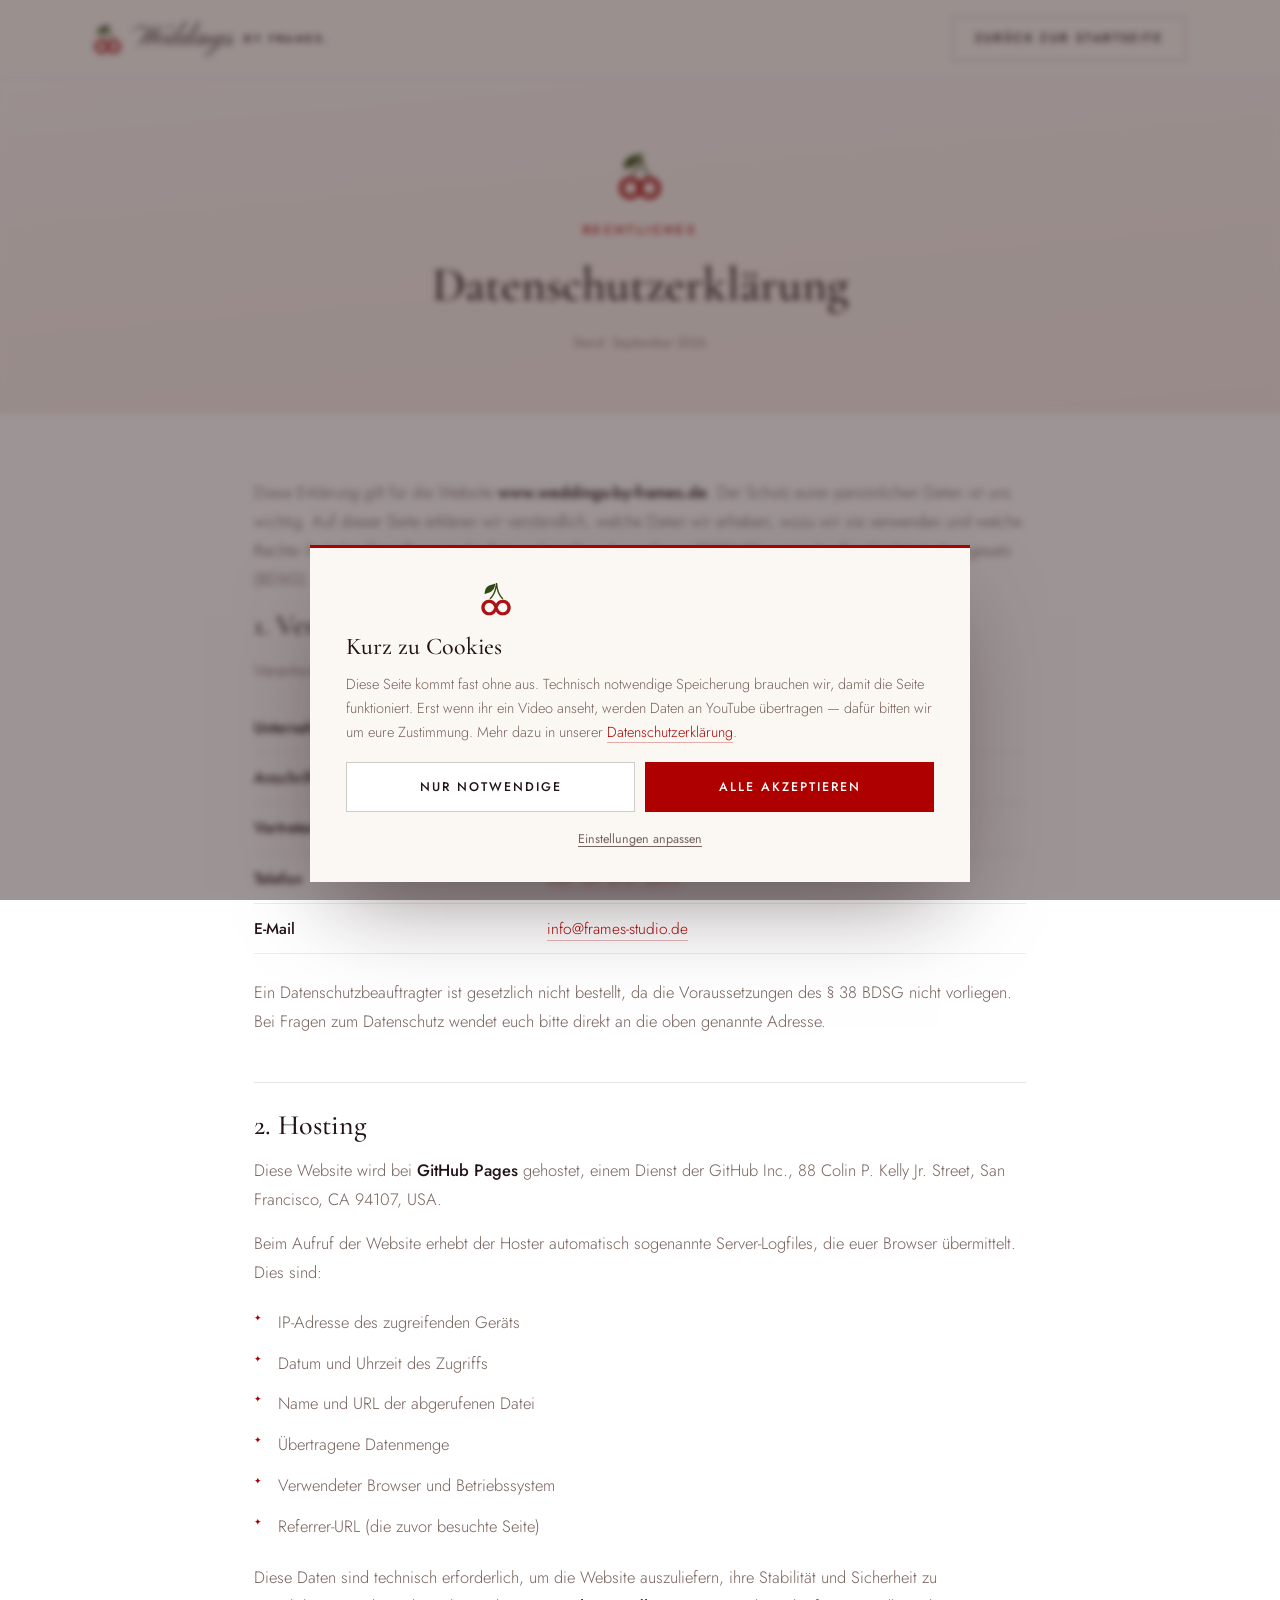
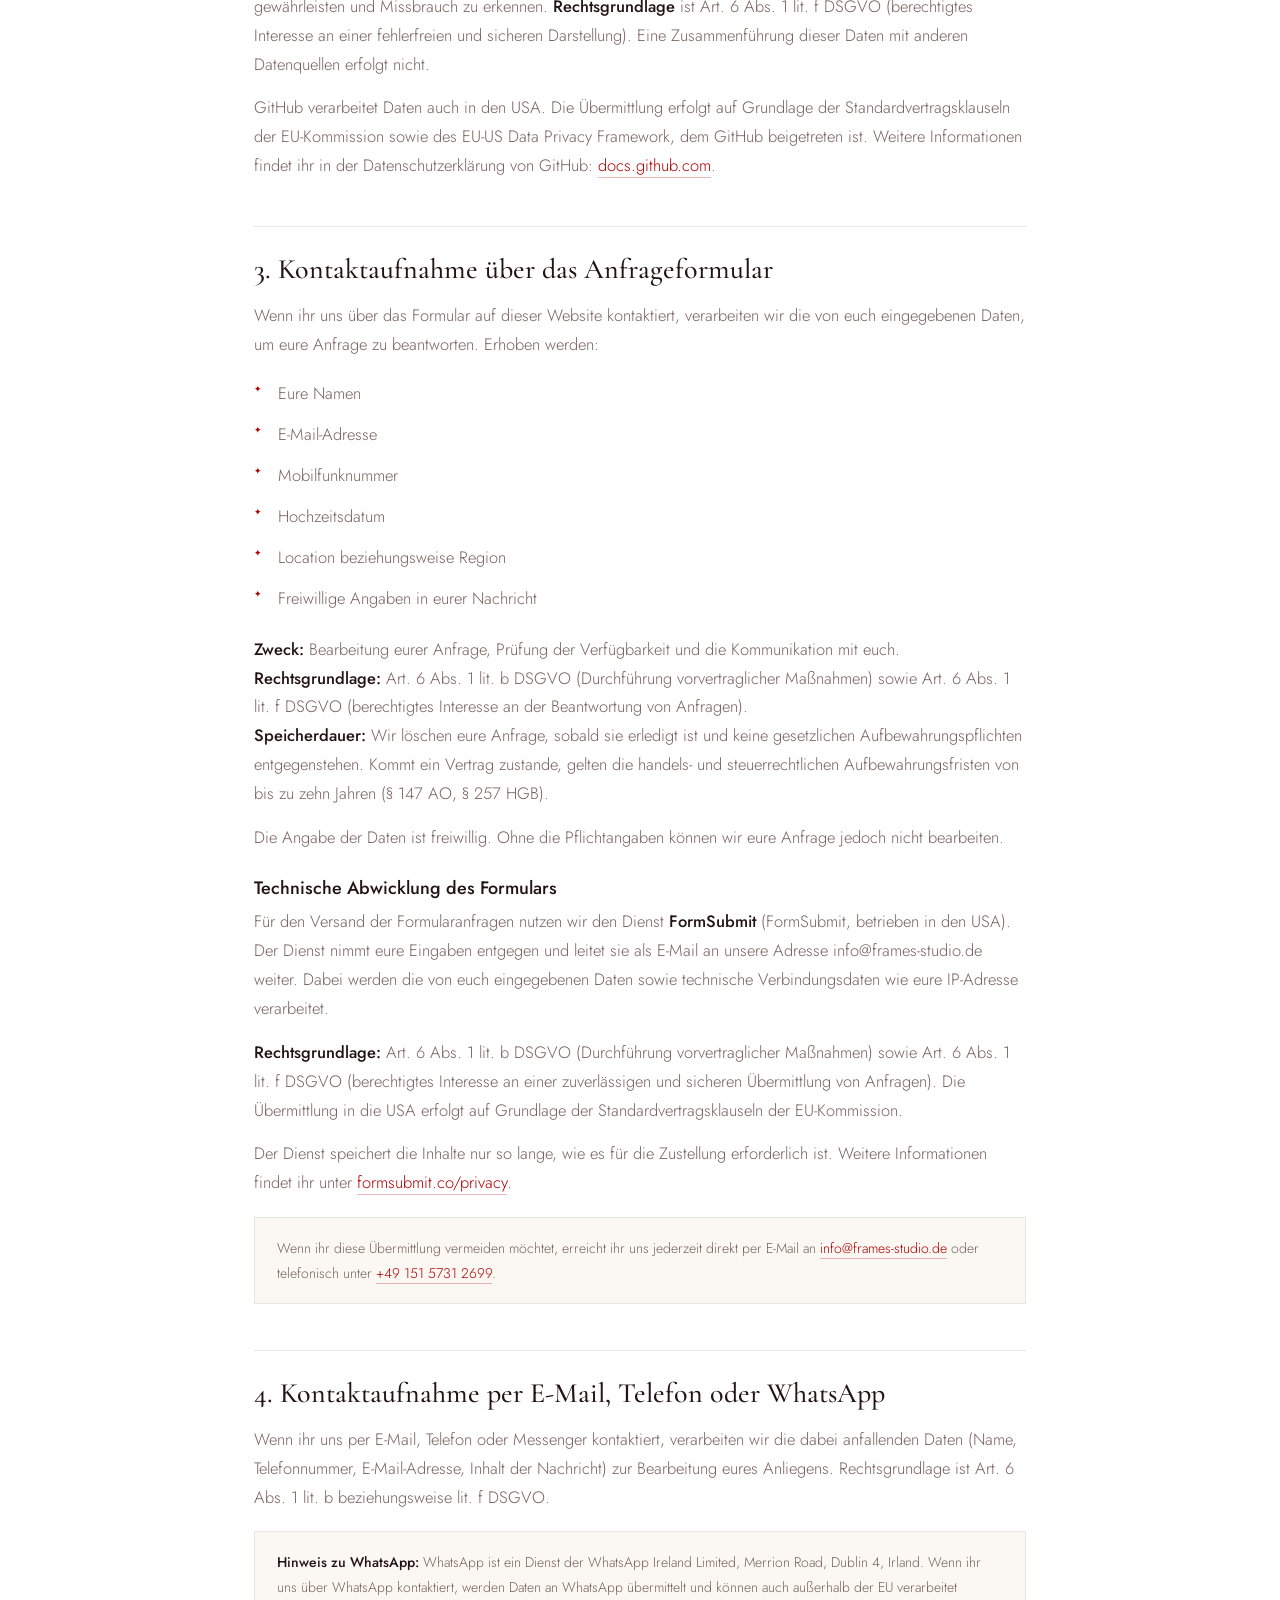
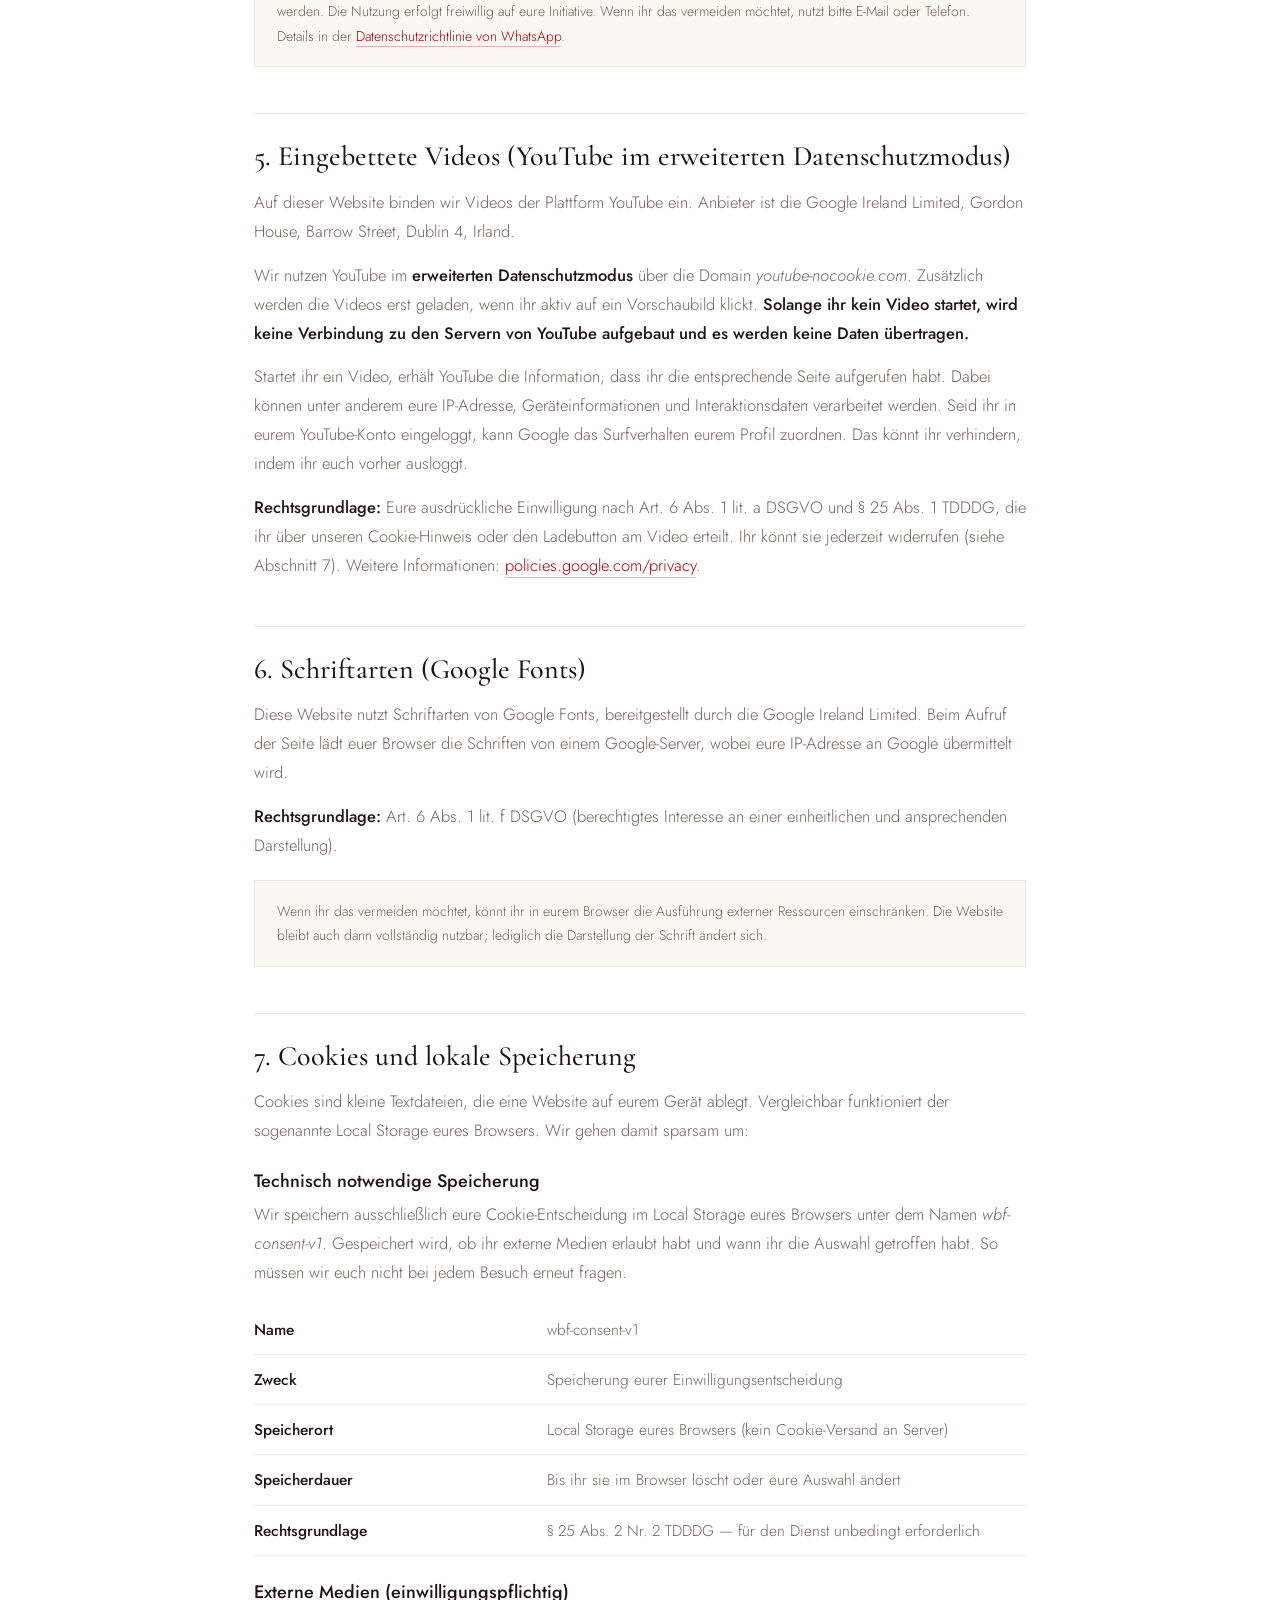
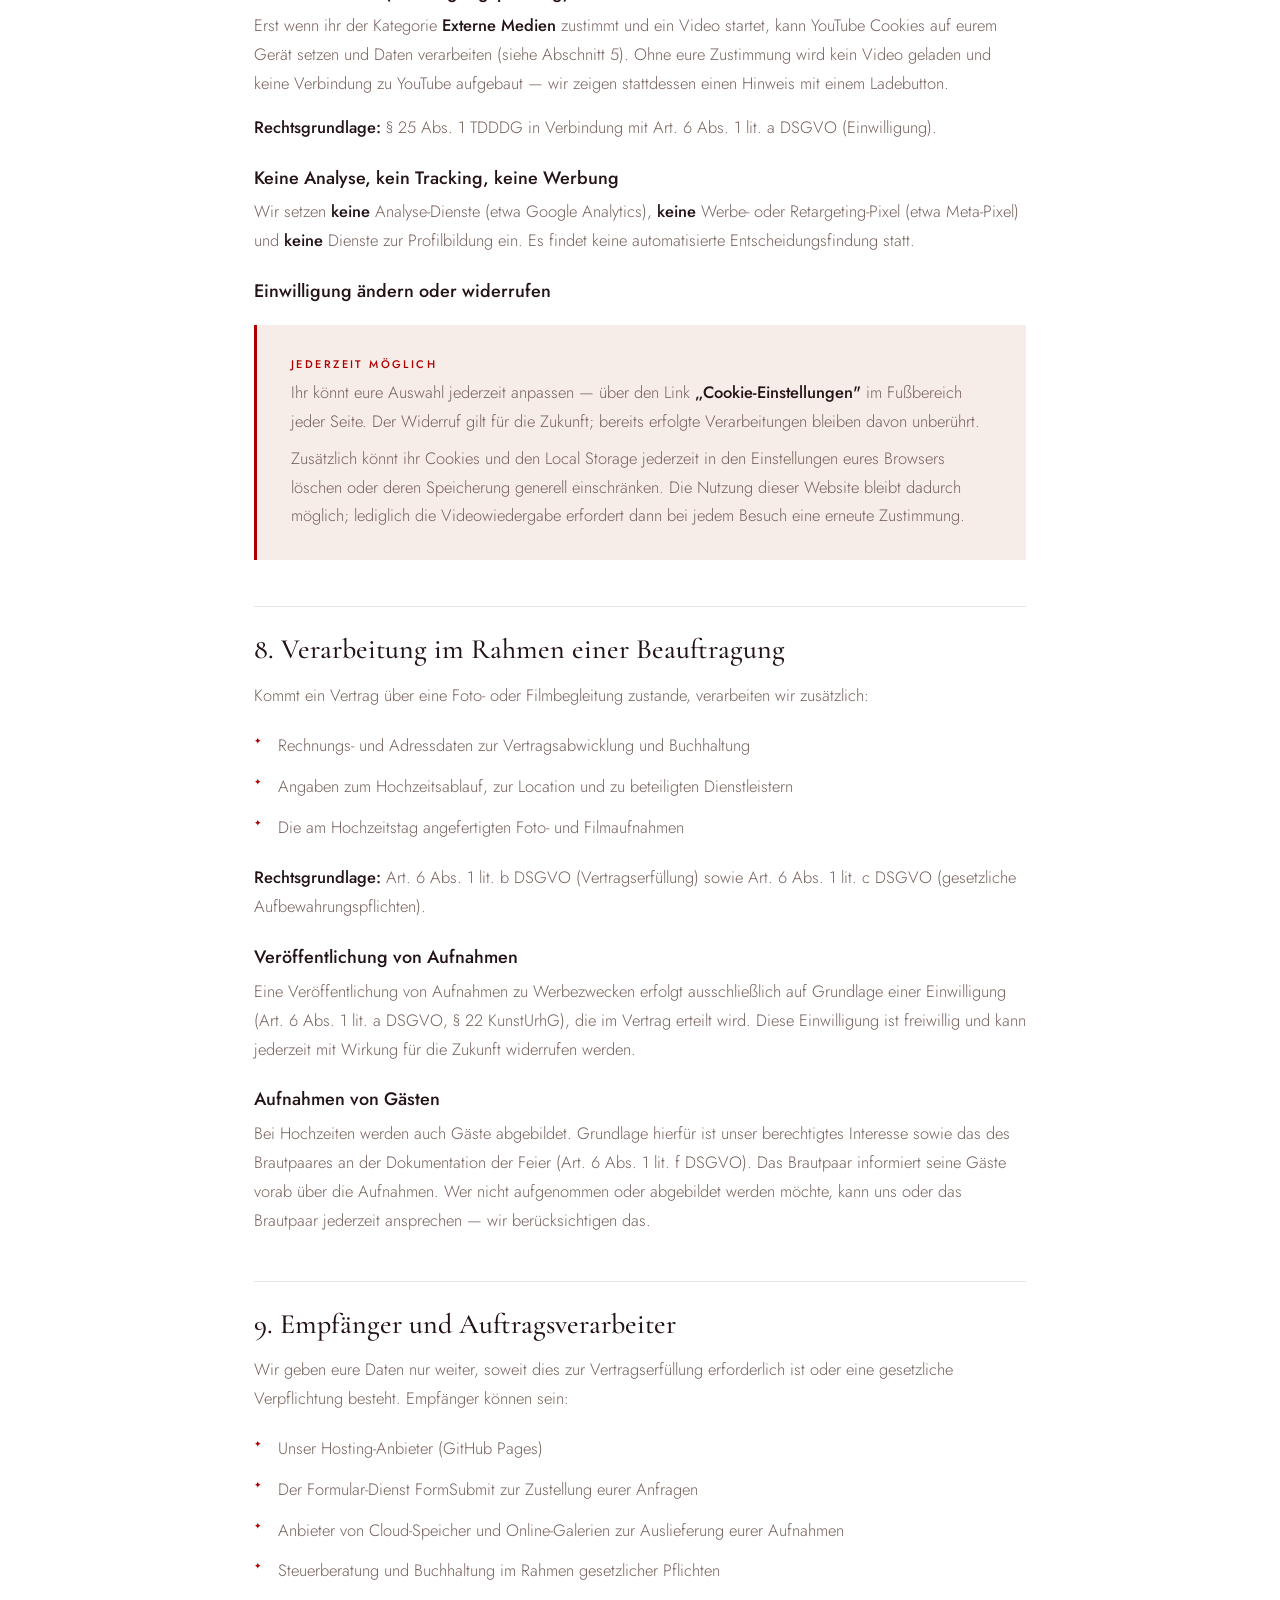
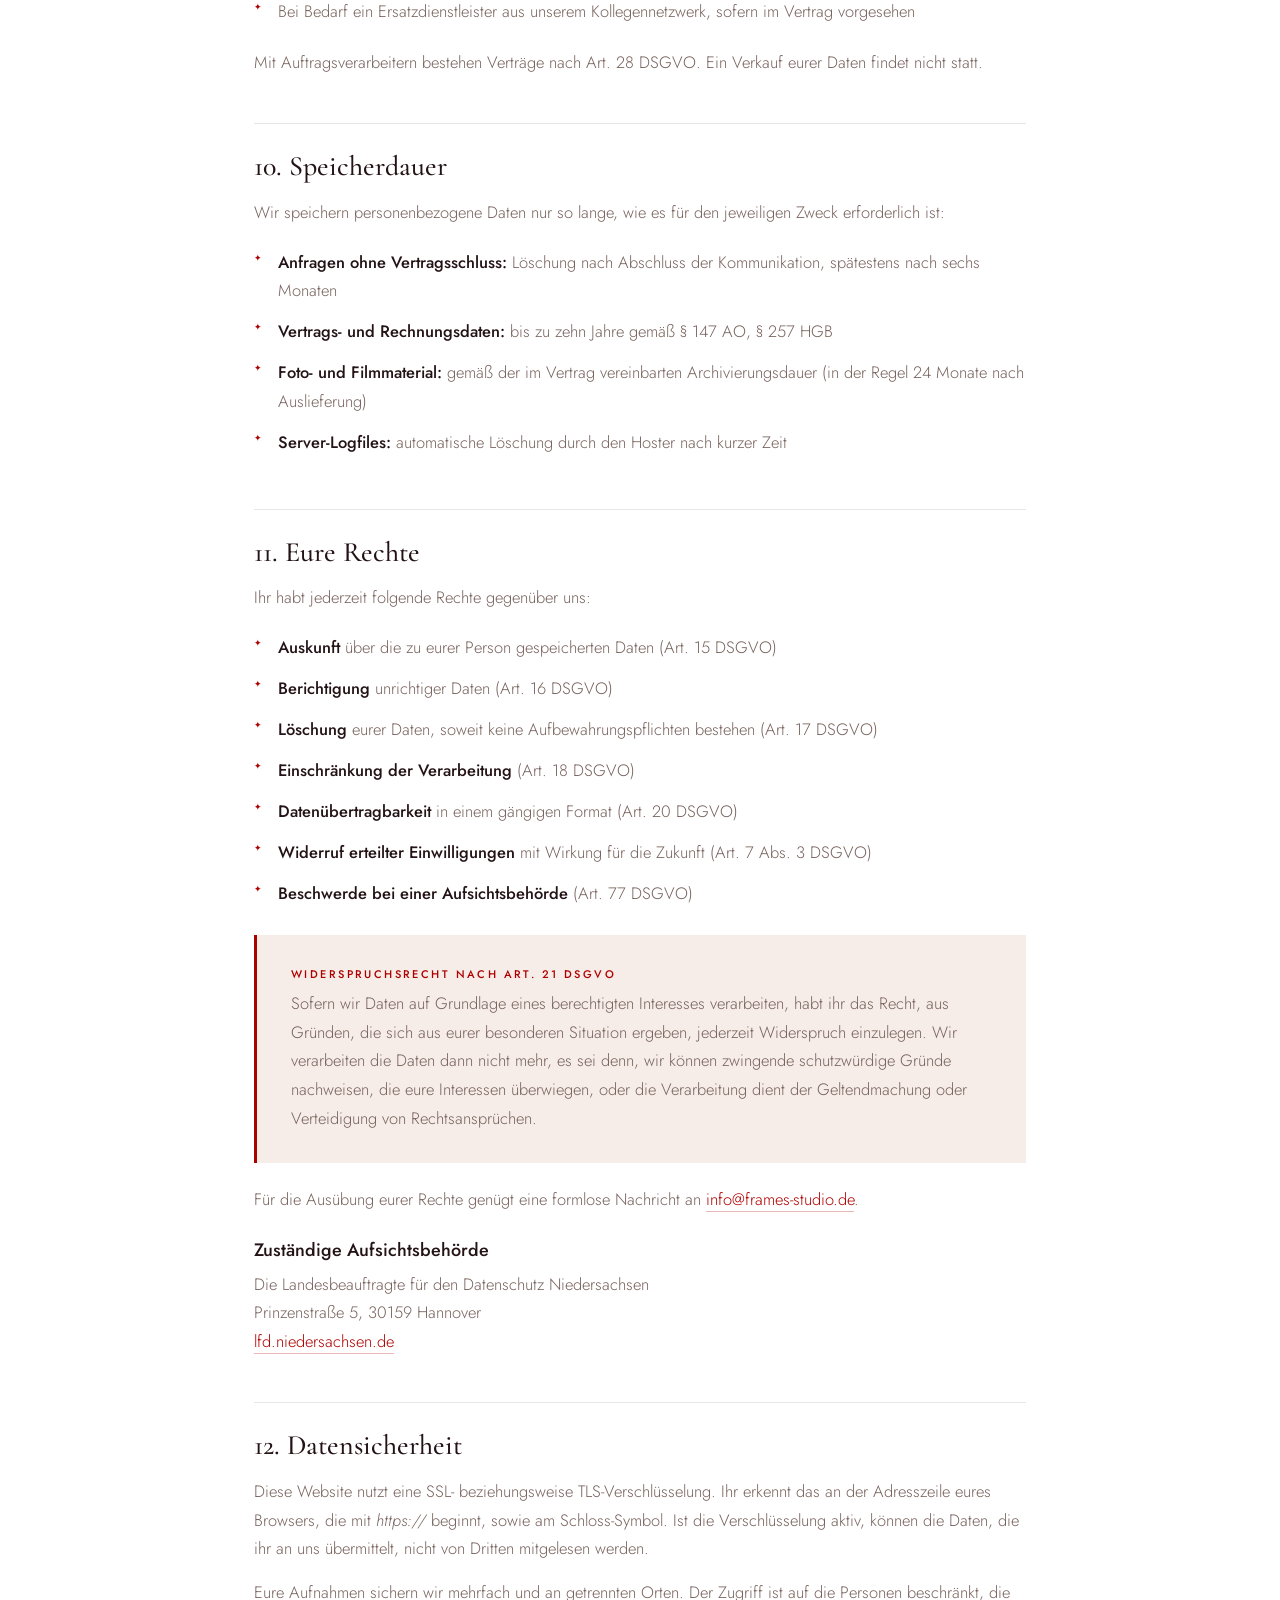
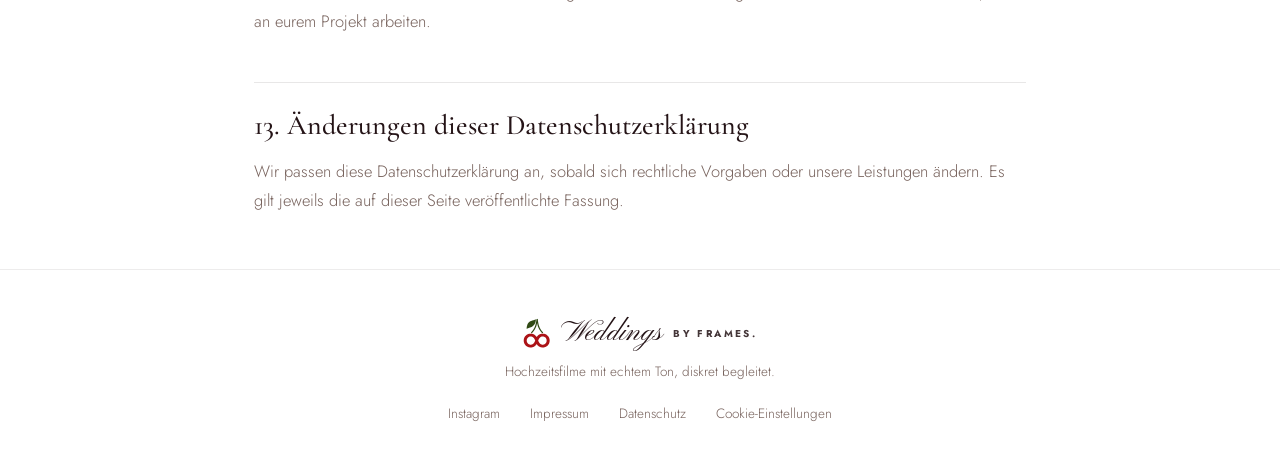
==== commit 34c2909f: "Add files via upload" ====
--- a/datenschutz.html
+++ b/datenschutz.html
@@ -6,6 +6,10 @@
 <title>Datenschutz — Weddings by Frames</title>
 <meta name="description" content="Informationen zur Verarbeitung personenbezogener Daten bei Weddings by Frames.">
 <meta name="robots" content="noindex, follow">
+<link rel="canonical" href="https://www.weddings-by-frames.de/datenschutz.html">
+<meta property="og:url" content="https://www.weddings-by-frames.de/datenschutz.html">
+<meta property="og:type" content="website">
+<meta property="og:locale" content="de_DE">
 <link rel="preconnect" href="https://fonts.googleapis.com">
 <link rel="preconnect" href="https://fonts.gstatic.com" crossorigin>
 <link href="https://fonts.googleapis.com/css2?family=Cormorant+Garamond:ital,wght@0,400;0,500;0,600;1,400;1,500&family=Jost:wght@300;400;500;600;700&family=Pinyon+Script&display=swap" rel="stylesheet">
@@ -91,7 +95,7 @@
 
 <main>
   <div class="container">
-    <p>Der Schutz eurer persönlichen Daten ist uns wichtig. Auf dieser Seite erklären wir verständlich,
+    <p>Diese Erklärung gilt für die Website <strong>www.weddings-by-frames.de</strong>. Der Schutz eurer persönlichen Daten ist uns wichtig. Auf dieser Seite erklären wir verständlich,
     welche Daten wir erheben, wozu wir sie verwenden und welche Rechte ihr habt. Grundlage ist die
     Datenschutz-Grundverordnung (DSGVO) sowie das Bundesdatenschutzgesetz (BDSG).</p>
 
@@ -153,6 +157,24 @@
     <p>Die Angabe der Daten ist freiwillig. Ohne die Pflichtangaben können wir eure Anfrage jedoch
     nicht bearbeiten.</p>
 
+    <h3>Technische Abwicklung des Formulars</h3>
+    <p>Für den Versand der Formularanfragen nutzen wir den Dienst <strong>FormSubmit</strong>
+    (FormSubmit, betrieben in den USA). Der Dienst nimmt eure Eingaben entgegen und leitet sie als
+    E-Mail an unsere Adresse info@frames-studio.de weiter. Dabei werden die von euch eingegebenen
+    Daten sowie technische Verbindungsdaten wie eure IP-Adresse verarbeitet.</p>
+    <p><strong>Rechtsgrundlage:</strong> Art. 6 Abs. 1 lit. b DSGVO (Durchführung vorvertraglicher
+    Maßnahmen) sowie Art. 6 Abs. 1 lit. f DSGVO (berechtigtes Interesse an einer zuverlässigen und
+    sicheren Übermittlung von Anfragen). Die Übermittlung in die USA erfolgt auf Grundlage der
+    Standardvertragsklauseln der EU-Kommission.</p>
+    <p>Der Dienst speichert die Inhalte nur so lange, wie es für die Zustellung erforderlich ist.
+    Weitere Informationen findet ihr unter
+    <a href="https://formsubmit.co/privacy" target="_blank" rel="noopener">formsubmit.co/privacy</a>.</p>
+    <div class="note">
+      Wenn ihr diese Übermittlung vermeiden möchtet, erreicht ihr uns jederzeit direkt per E-Mail an
+      <a href="mailto:info@frames-studio.de">info@frames-studio.de</a> oder telefonisch unter
+      <a href="tel:+4915157312699">+49 151 5731 2699</a>.
+    </div>
+
     <h2>4. Kontaktaufnahme per E-Mail, Telefon oder WhatsApp</h2>
     <p>Wenn ihr uns per E-Mail, Telefon oder Messenger kontaktiert, verarbeiten wir die dabei
     anfallenden Daten (Name, Telefonnummer, E-Mail-Adresse, Inhalt der Nachricht) zur Bearbeitung
@@ -259,6 +281,7 @@
     gesetzliche Verpflichtung besteht. Empfänger können sein:</p>
     <ul>
       <li>Unser Hosting-Anbieter (GitHub Pages)</li>
+      <li>Der Formular-Dienst FormSubmit zur Zustellung eurer Anfragen</li>
       <li>Anbieter von Cloud-Speicher und Online-Galerien zur Auslieferung eurer Aufnahmen</li>
       <li>Steuerberatung und Buchhaltung im Rahmen gesetzlicher Pflichten</li>
       <li>Bei Bedarf ein Ersatzdienstleister aus unserem Kollegennetzwerk, sofern im Vertrag vorgesehen</li>
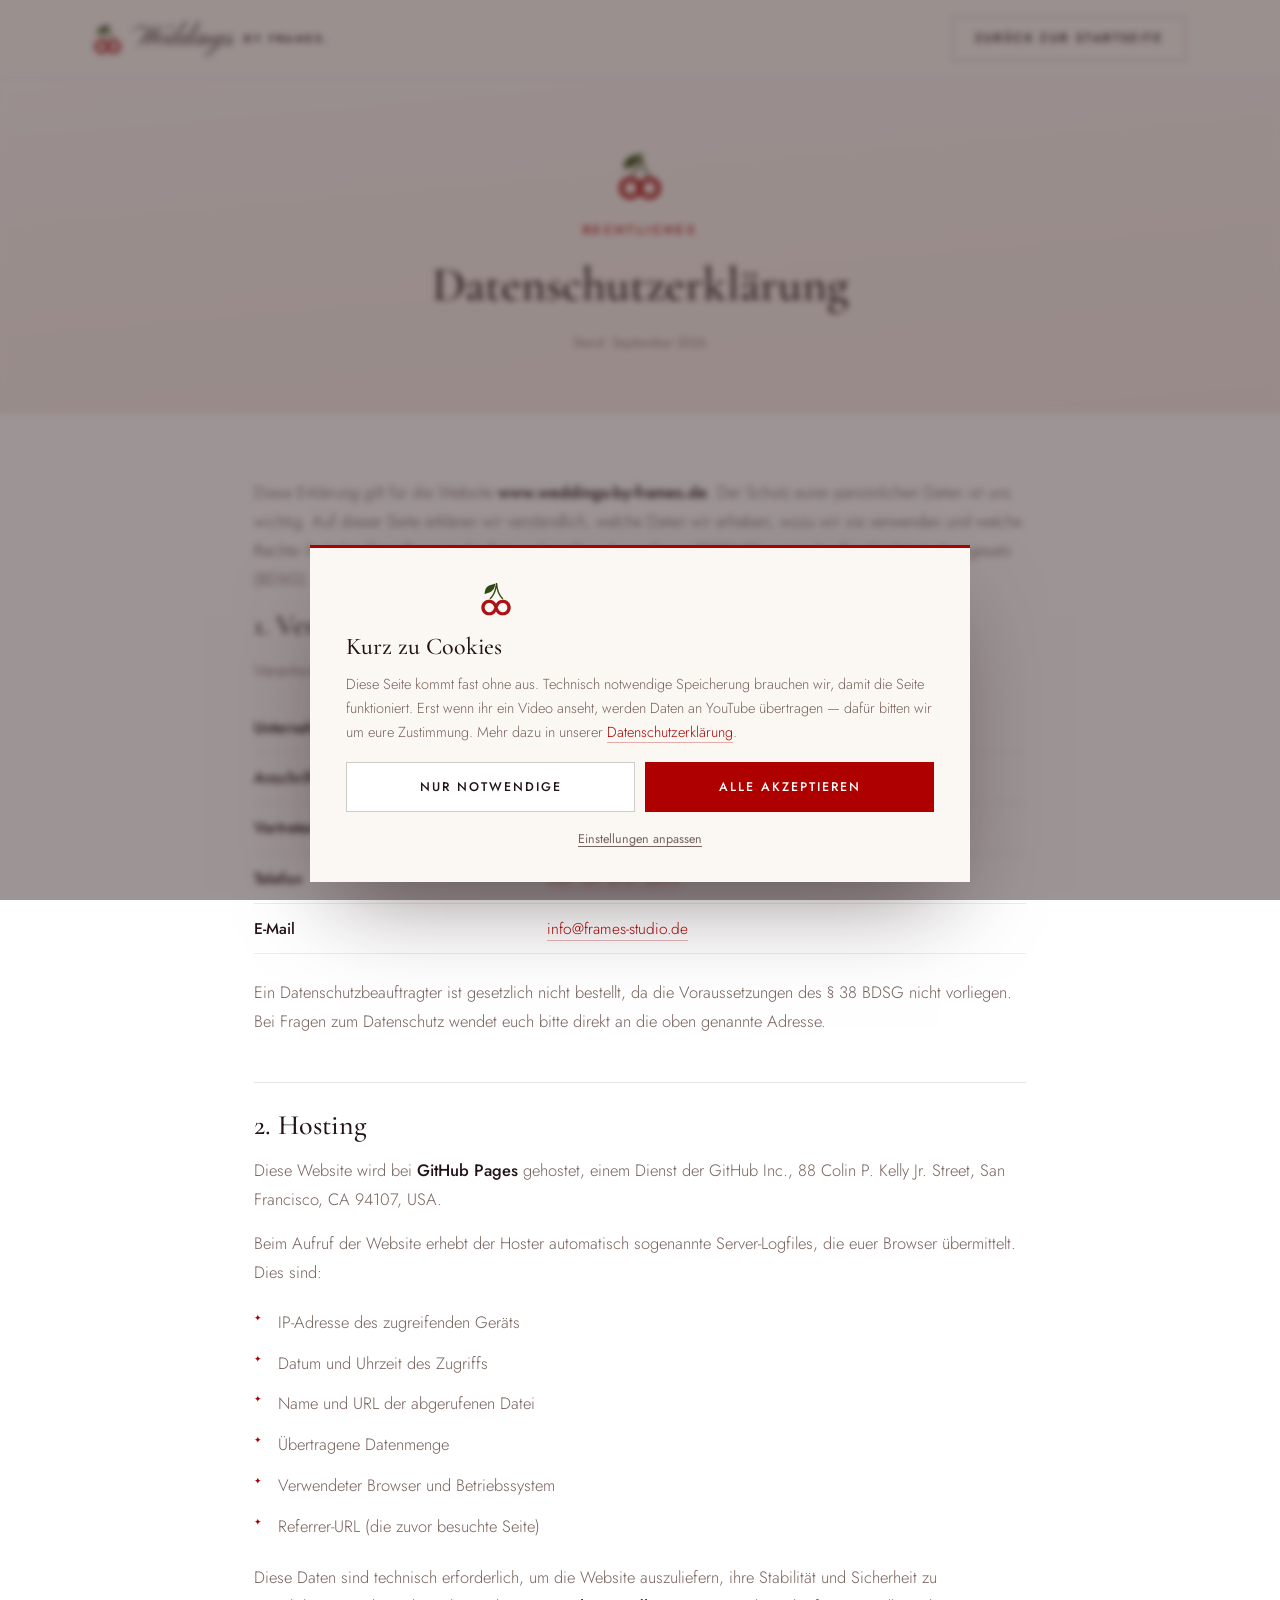
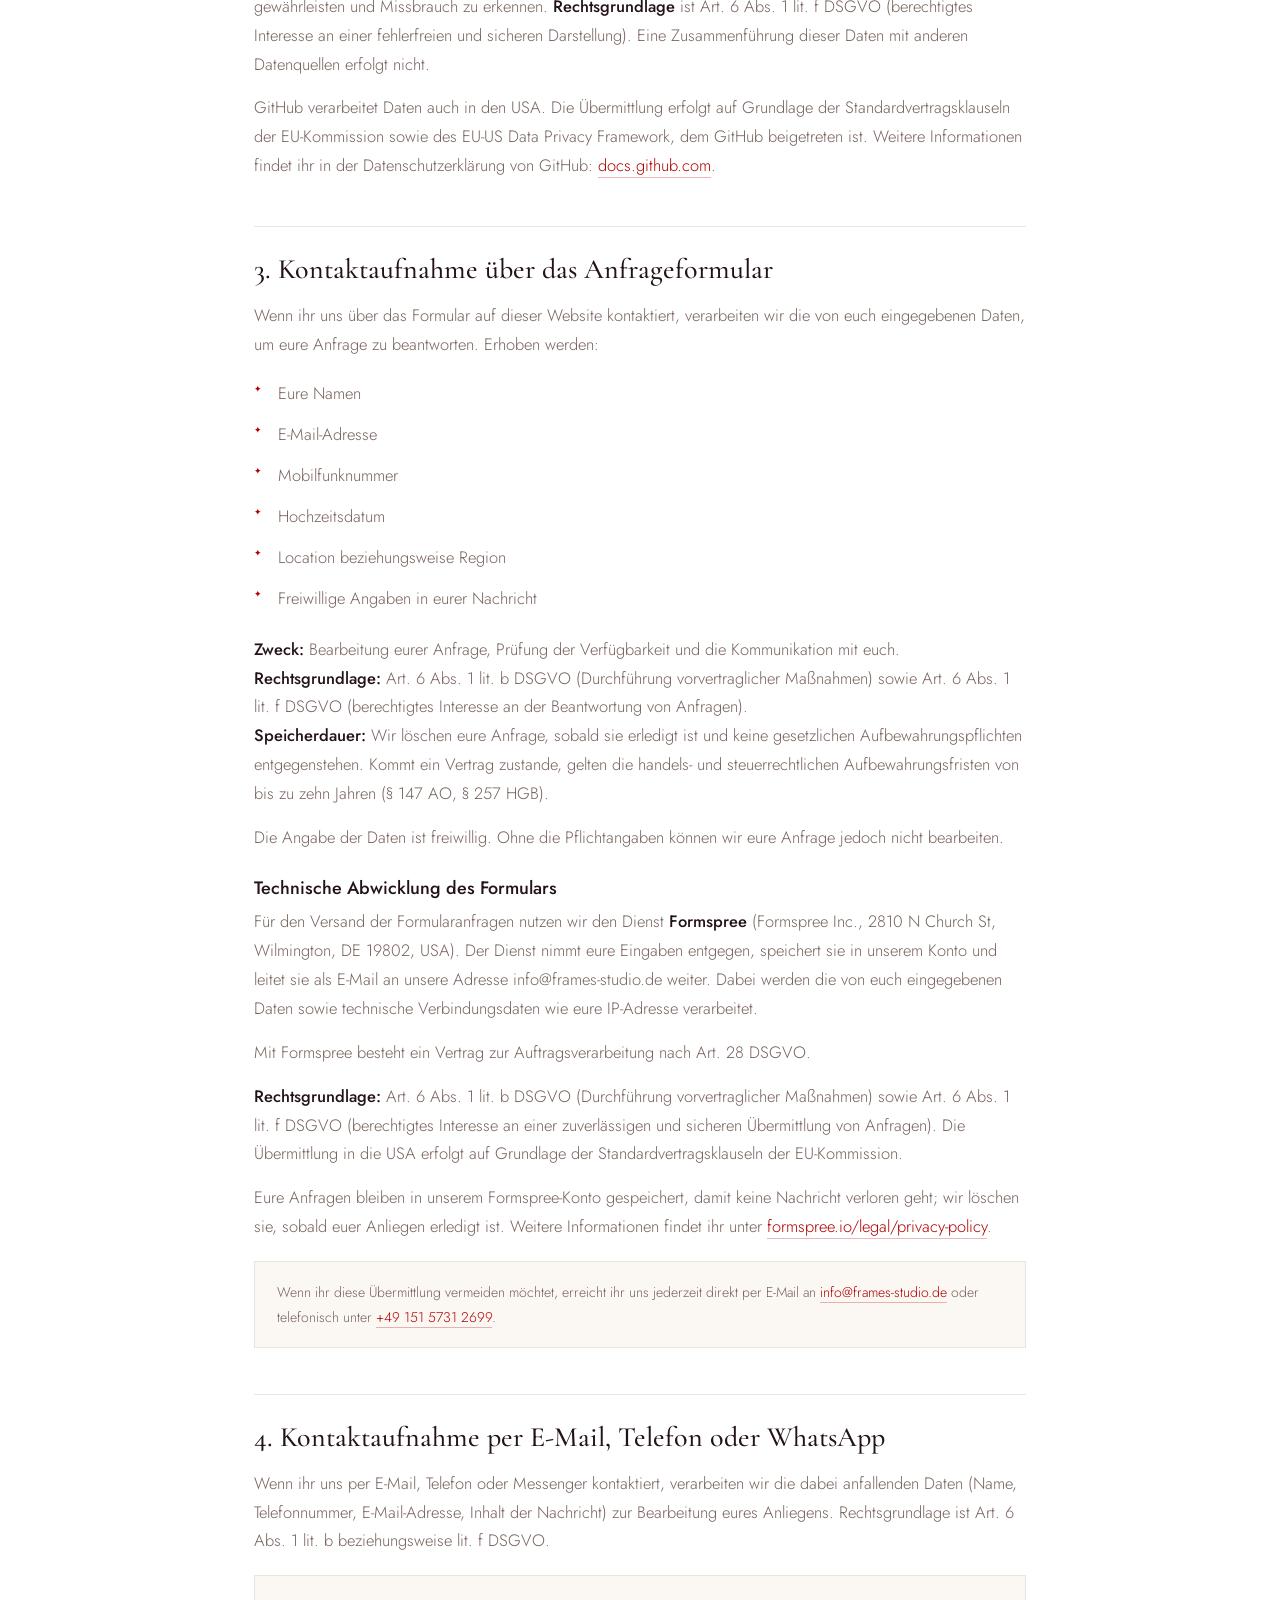
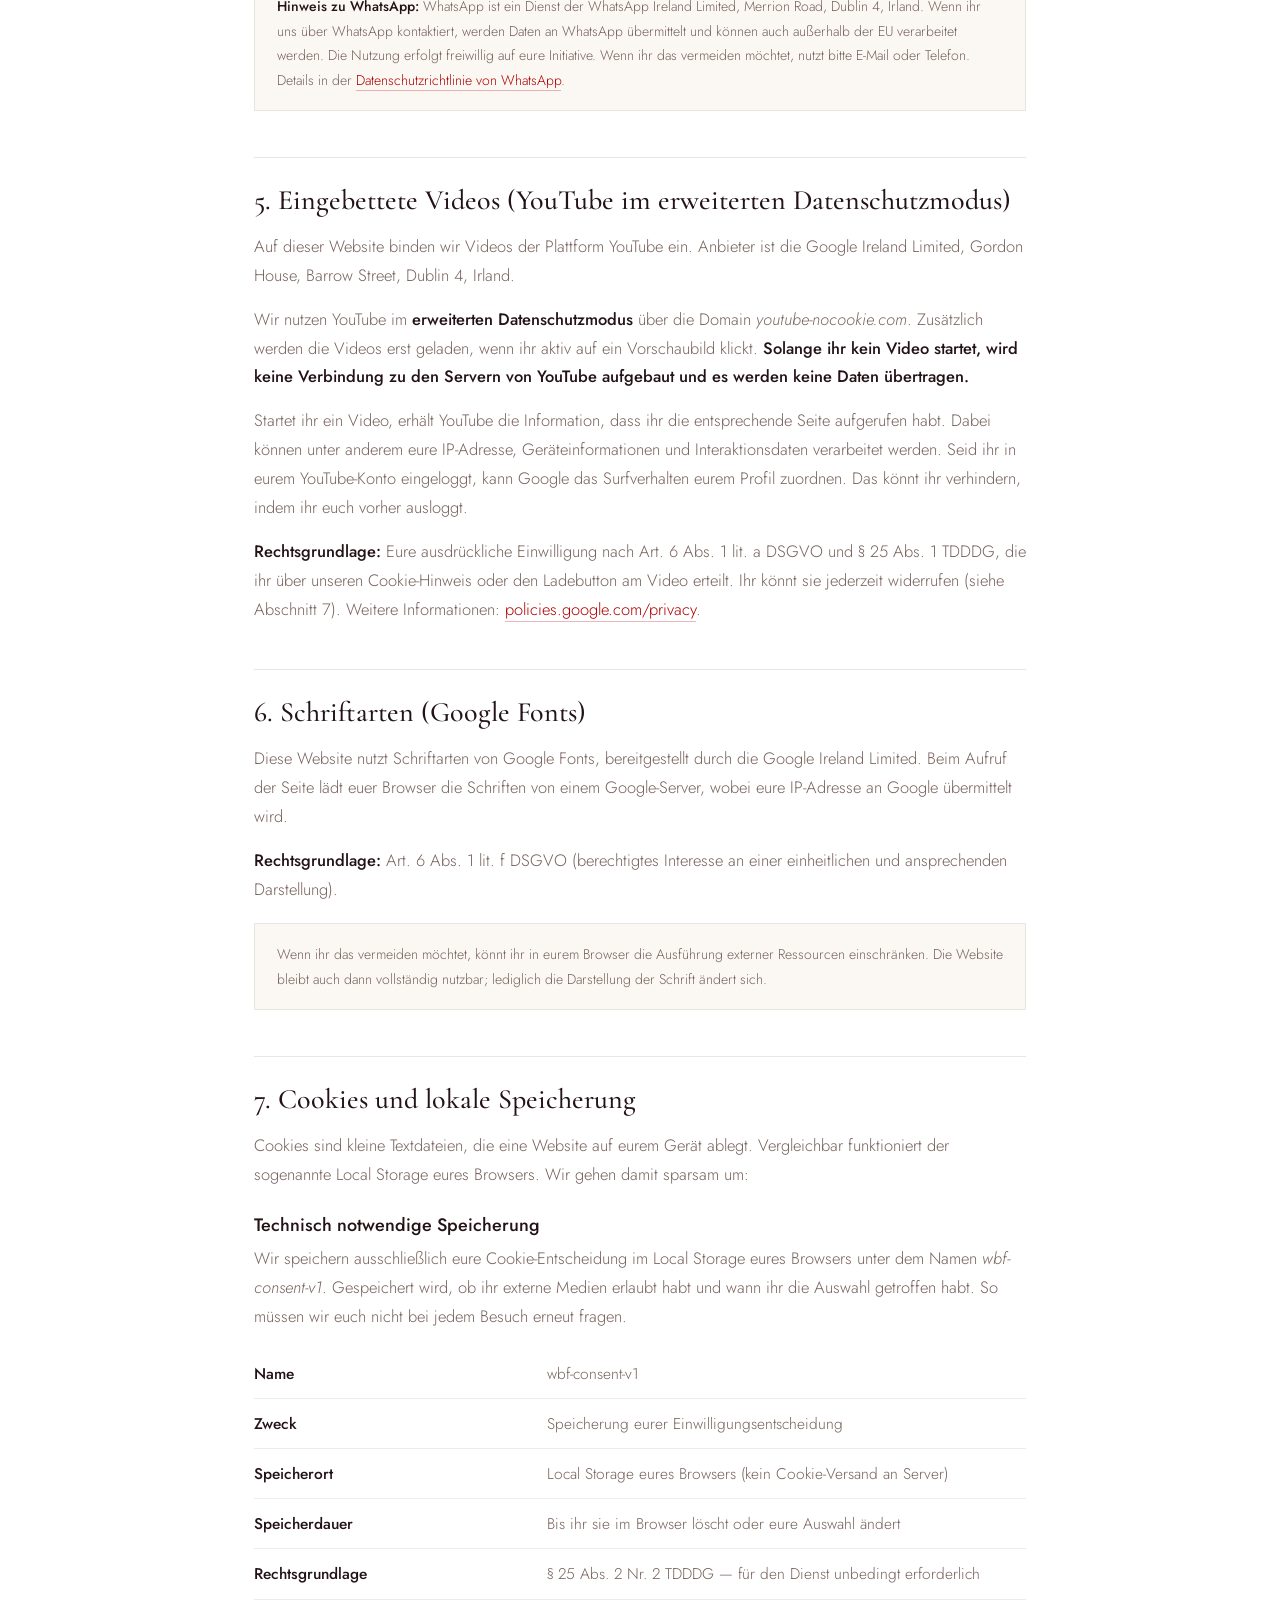
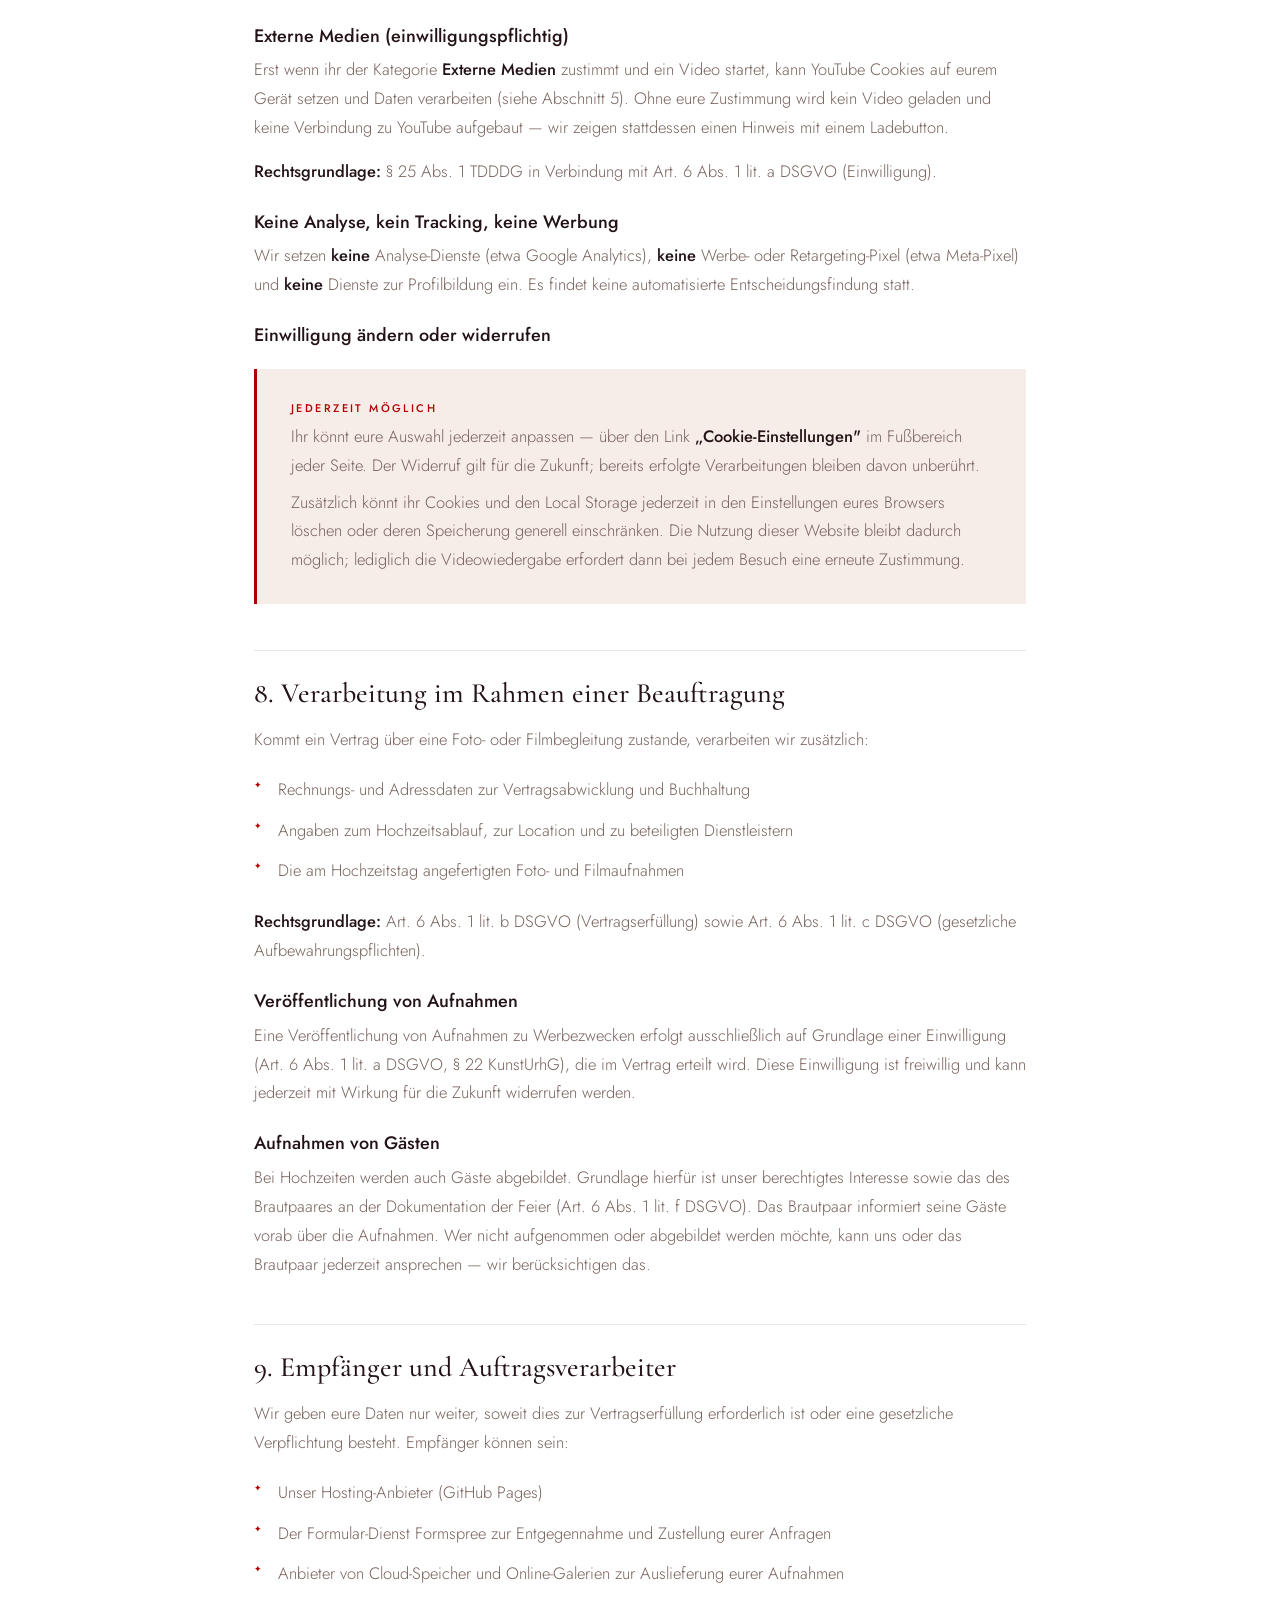
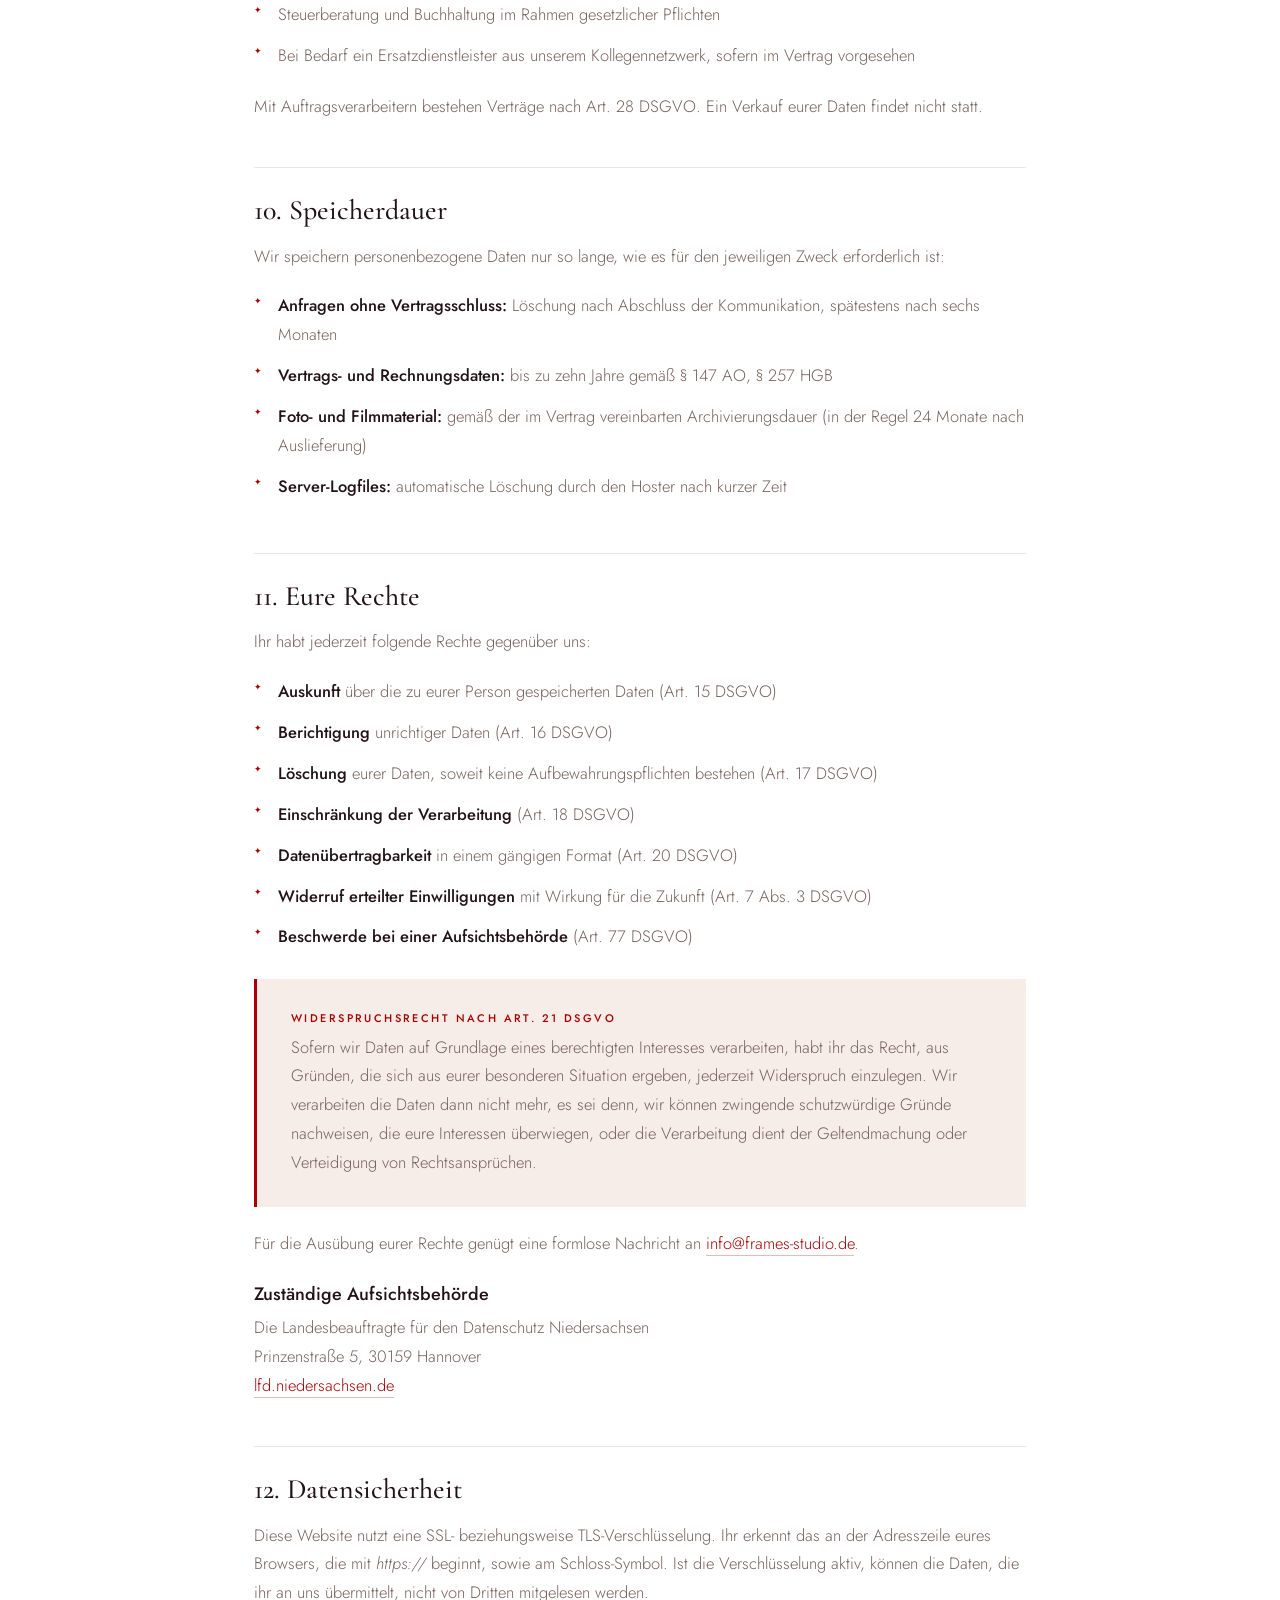
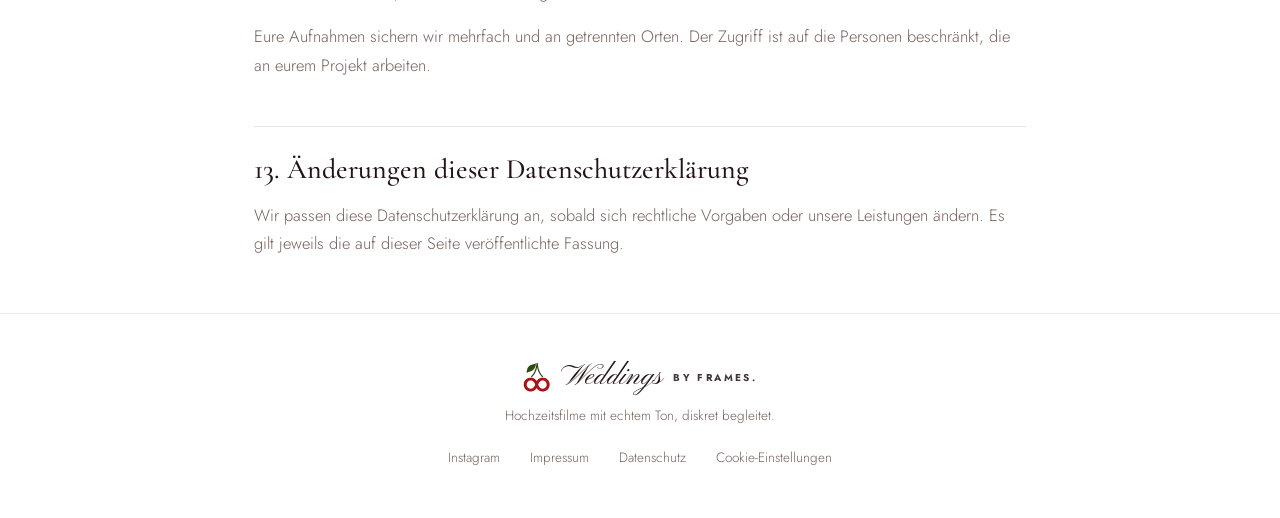
==== commit 108b473f: "Add files via upload" ====
--- a/datenschutz.html
+++ b/datenschutz.html
@@ -158,17 +158,19 @@
     nicht bearbeiten.</p>
 
     <h3>Technische Abwicklung des Formulars</h3>
-    <p>Für den Versand der Formularanfragen nutzen wir den Dienst <strong>FormSubmit</strong>
-    (FormSubmit, betrieben in den USA). Der Dienst nimmt eure Eingaben entgegen und leitet sie als
-    E-Mail an unsere Adresse info@frames-studio.de weiter. Dabei werden die von euch eingegebenen
-    Daten sowie technische Verbindungsdaten wie eure IP-Adresse verarbeitet.</p>
+    <p>Für den Versand der Formularanfragen nutzen wir den Dienst <strong>Formspree</strong>
+    (Formspree Inc., 2810 N Church St, Wilmington, DE 19802, USA). Der Dienst nimmt eure Eingaben
+    entgegen, speichert sie in unserem Konto und leitet sie als E-Mail an unsere Adresse
+    info@frames-studio.de weiter. Dabei werden die von euch eingegebenen Daten sowie technische
+    Verbindungsdaten wie eure IP-Adresse verarbeitet.</p>
+    <p>Mit Formspree besteht ein Vertrag zur Auftragsverarbeitung nach Art. 28 DSGVO.</p>
     <p><strong>Rechtsgrundlage:</strong> Art. 6 Abs. 1 lit. b DSGVO (Durchführung vorvertraglicher
     Maßnahmen) sowie Art. 6 Abs. 1 lit. f DSGVO (berechtigtes Interesse an einer zuverlässigen und
     sicheren Übermittlung von Anfragen). Die Übermittlung in die USA erfolgt auf Grundlage der
     Standardvertragsklauseln der EU-Kommission.</p>
-    <p>Der Dienst speichert die Inhalte nur so lange, wie es für die Zustellung erforderlich ist.
-    Weitere Informationen findet ihr unter
-    <a href="https://formsubmit.co/privacy" target="_blank" rel="noopener">formsubmit.co/privacy</a>.</p>
+    <p>Eure Anfragen bleiben in unserem Formspree-Konto gespeichert, damit keine Nachricht verloren geht;
+    wir löschen sie, sobald euer Anliegen erledigt ist. Weitere Informationen findet ihr unter
+    <a href="https://formspree.io/legal/privacy-policy" target="_blank" rel="noopener">formspree.io/legal/privacy-policy</a>.</p>
     <div class="note">
       Wenn ihr diese Übermittlung vermeiden möchtet, erreicht ihr uns jederzeit direkt per E-Mail an
       <a href="mailto:info@frames-studio.de">info@frames-studio.de</a> oder telefonisch unter
@@ -281,7 +283,7 @@
     gesetzliche Verpflichtung besteht. Empfänger können sein:</p>
     <ul>
       <li>Unser Hosting-Anbieter (GitHub Pages)</li>
-      <li>Der Formular-Dienst FormSubmit zur Zustellung eurer Anfragen</li>
+      <li>Der Formular-Dienst Formspree zur Entgegennahme und Zustellung eurer Anfragen</li>
       <li>Anbieter von Cloud-Speicher und Online-Galerien zur Auslieferung eurer Aufnahmen</li>
       <li>Steuerberatung und Buchhaltung im Rahmen gesetzlicher Pflichten</li>
       <li>Bei Bedarf ein Ersatzdienstleister aus unserem Kollegennetzwerk, sofern im Vertrag vorgesehen</li>
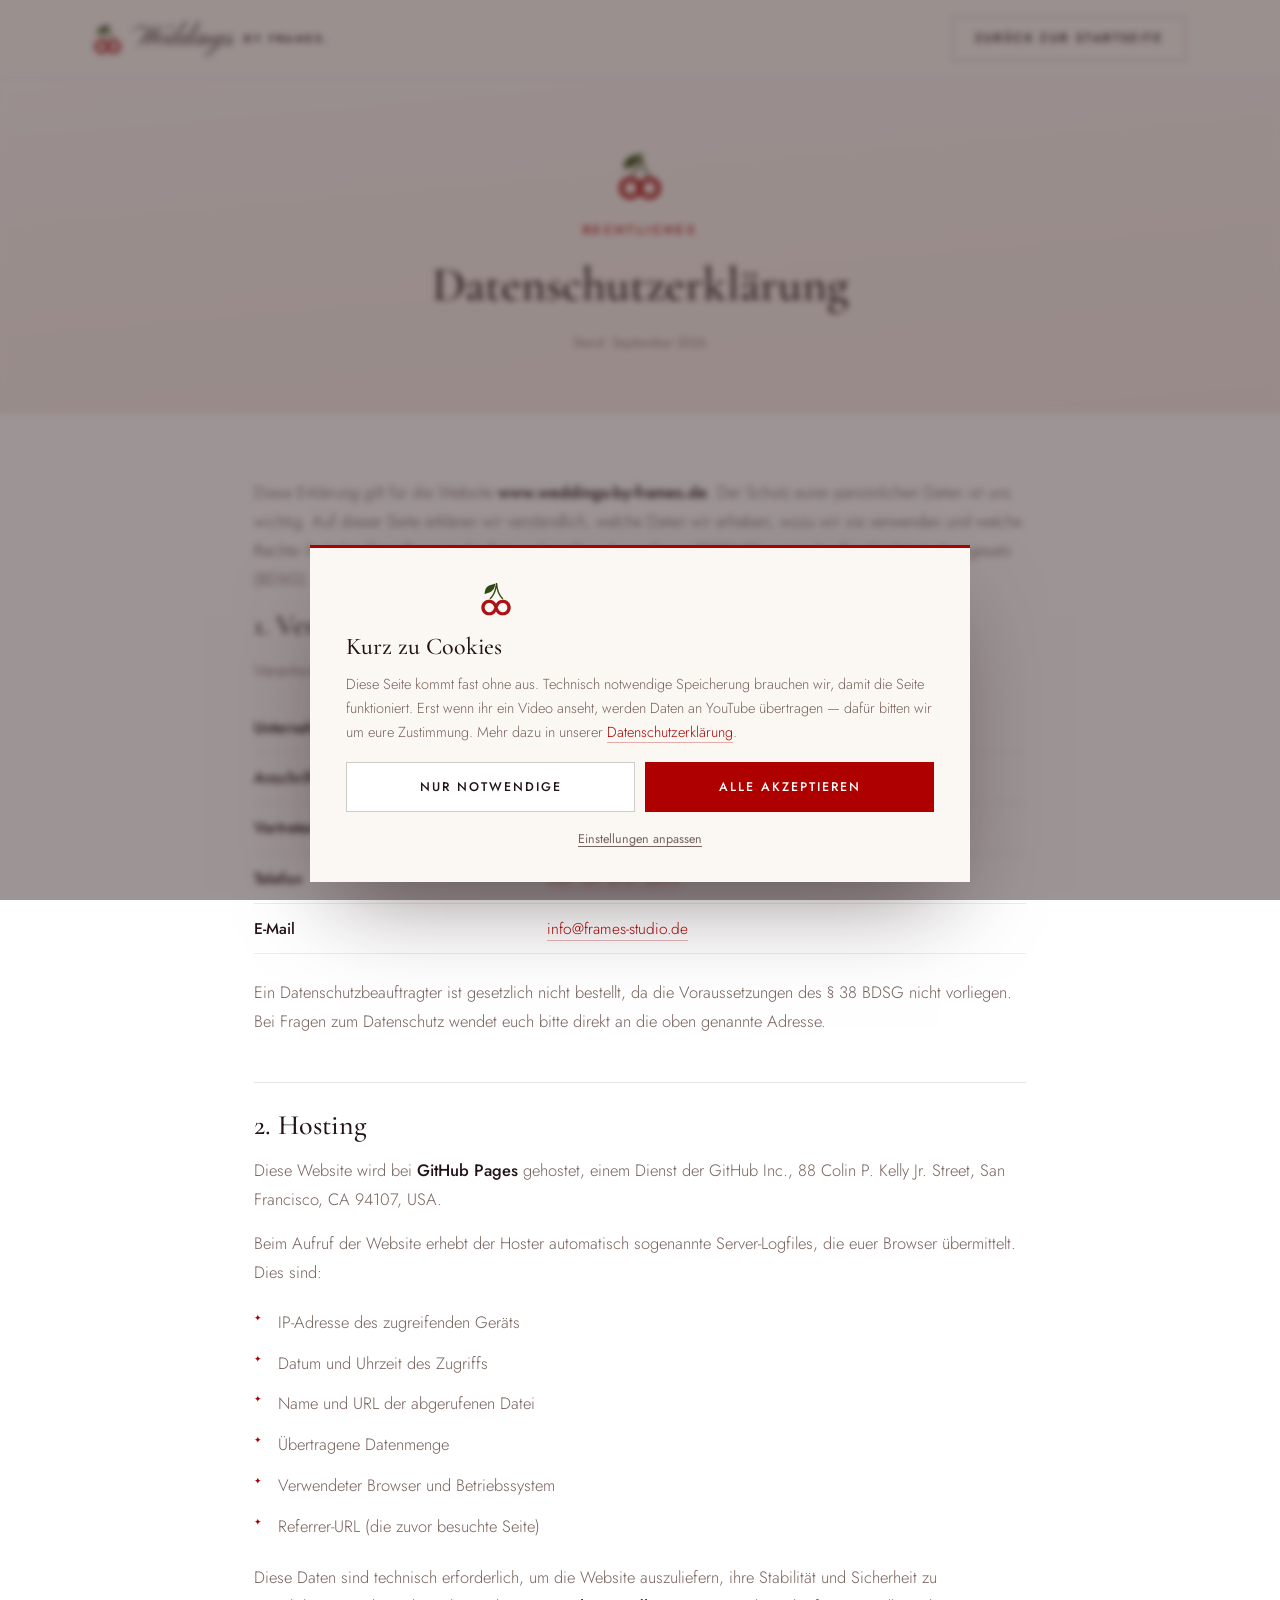
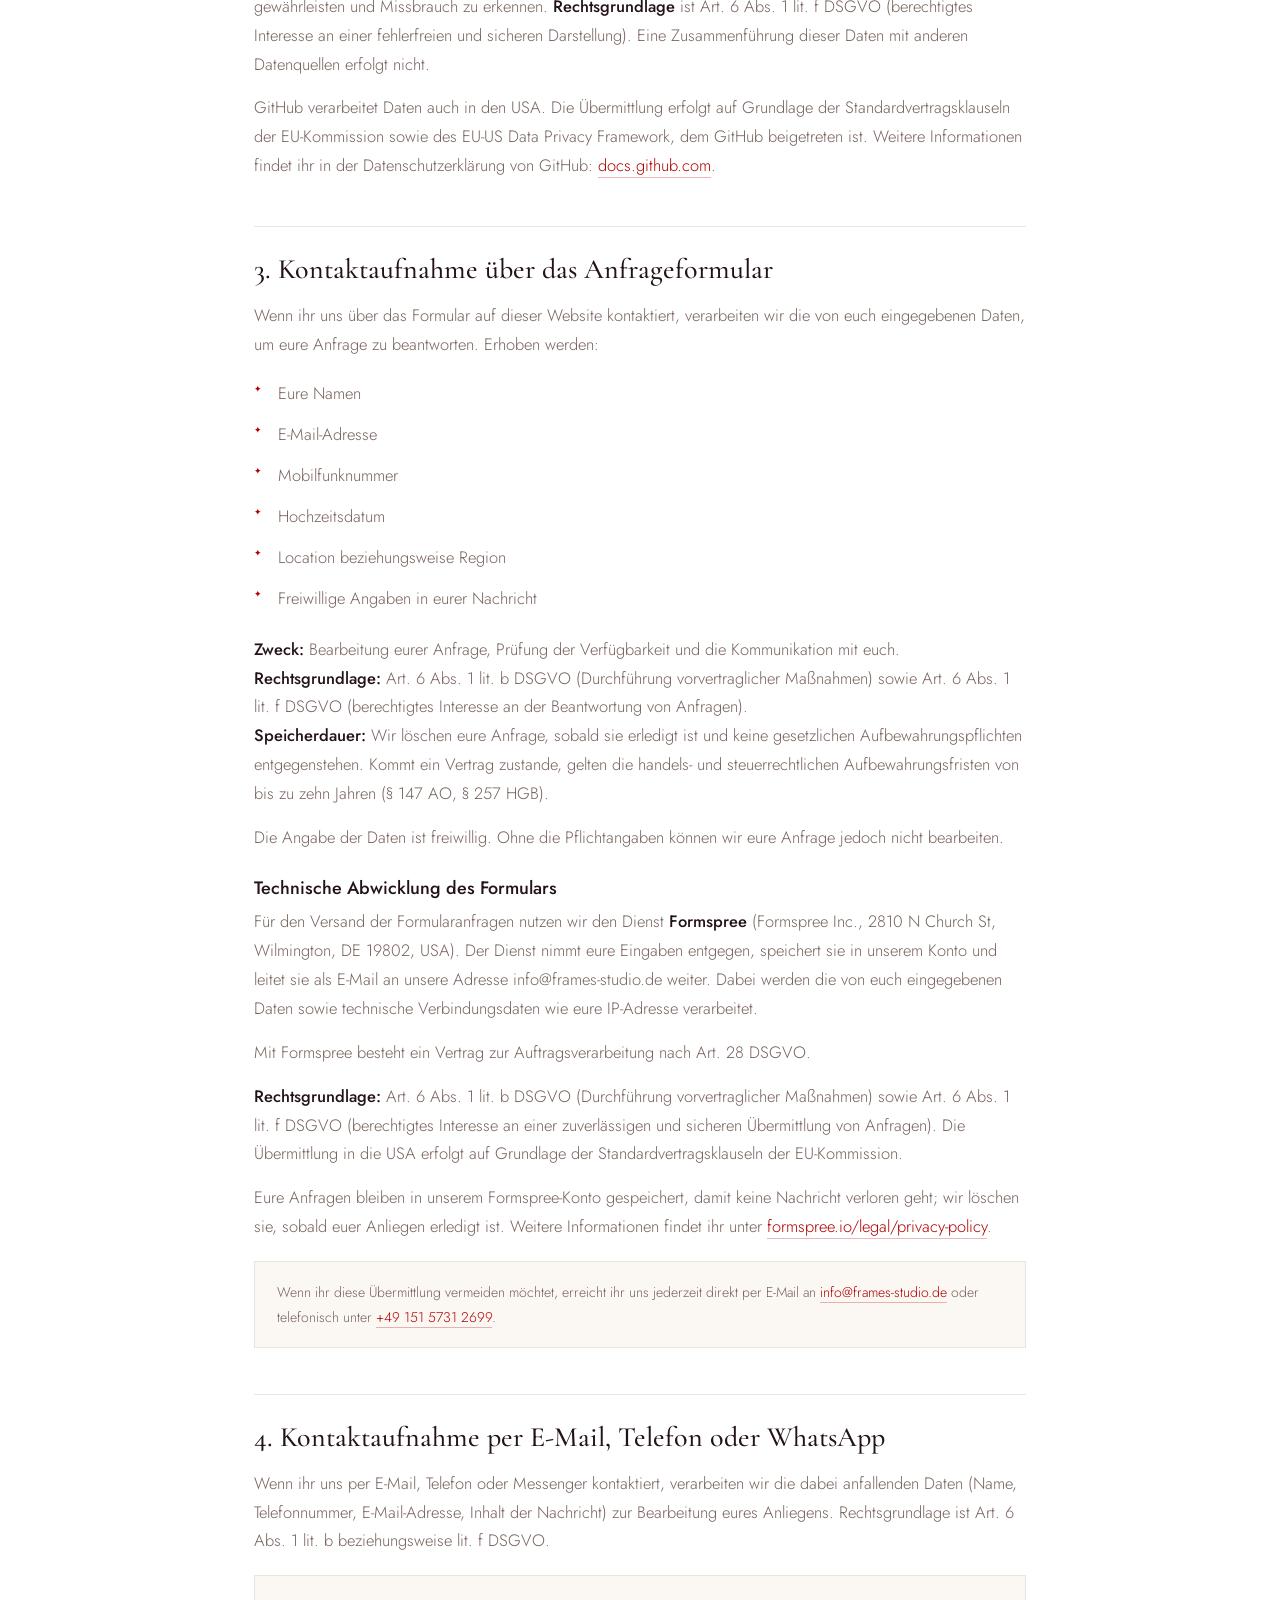
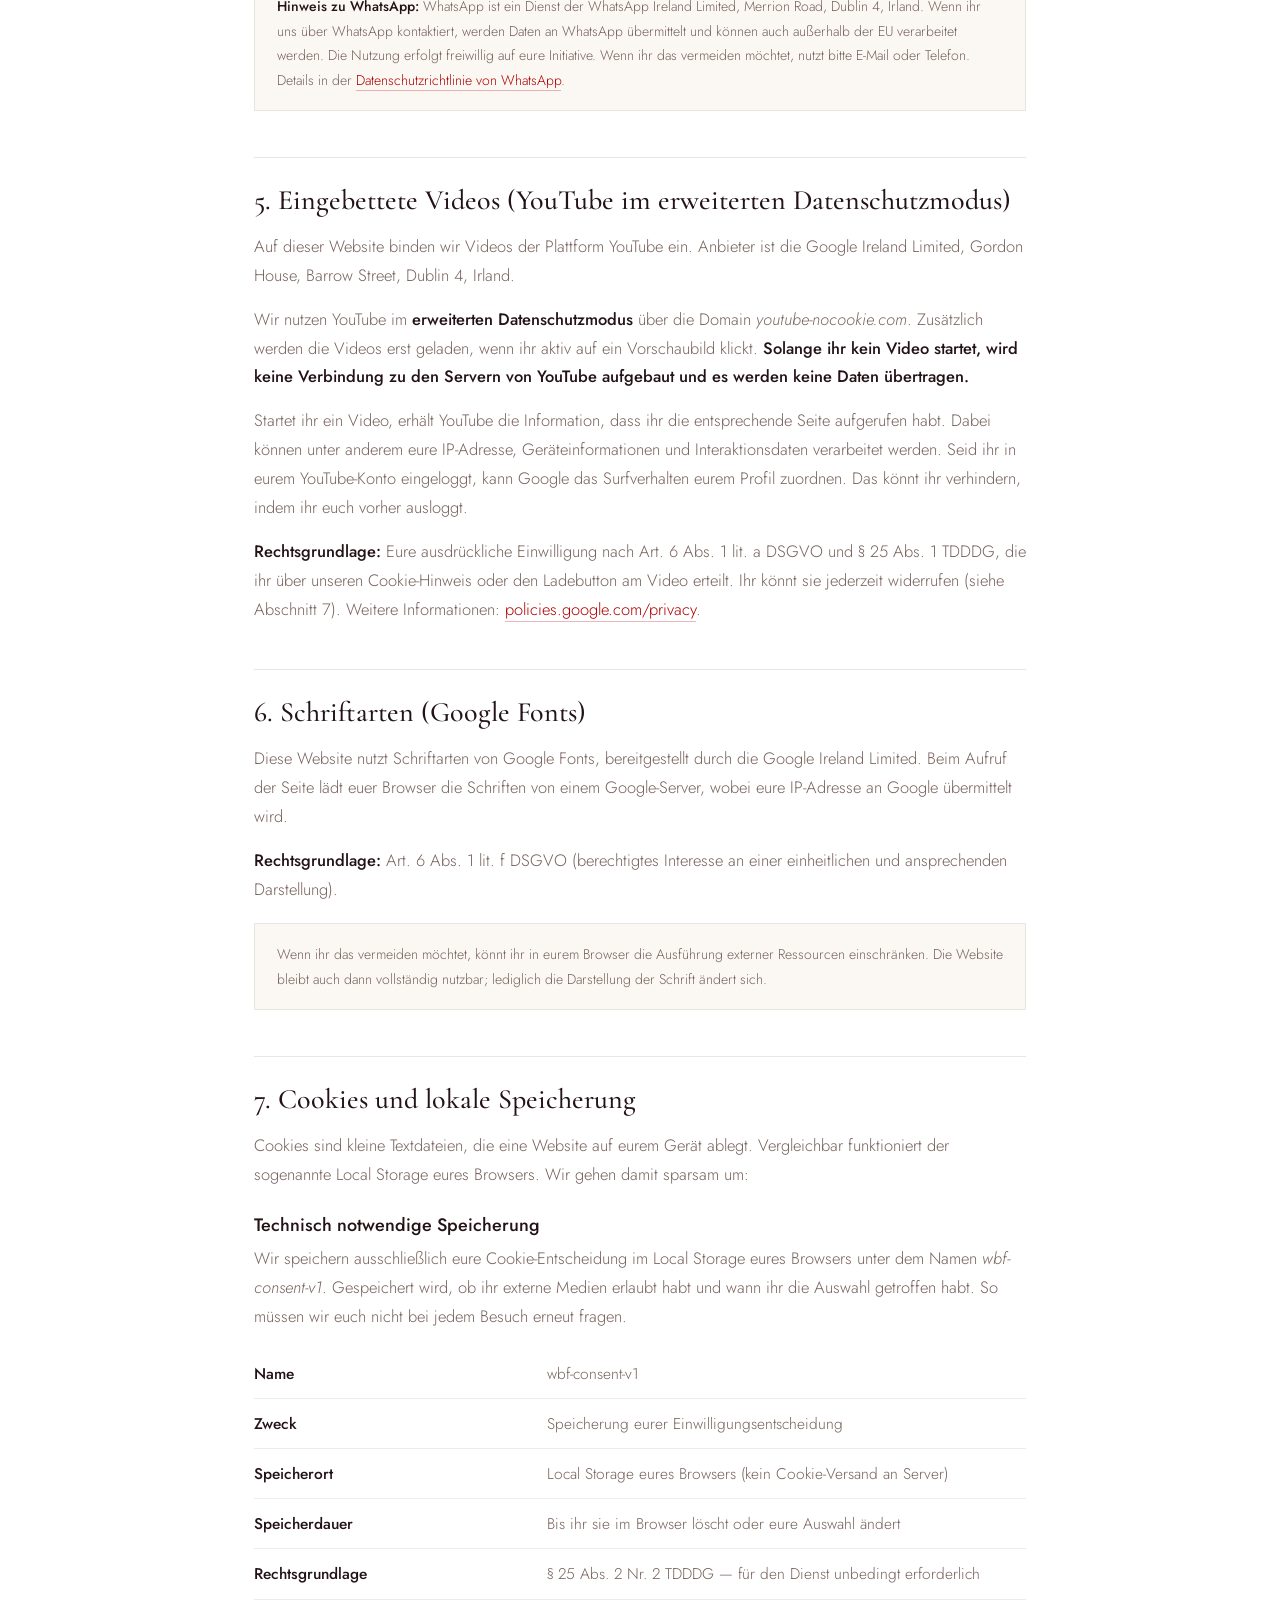
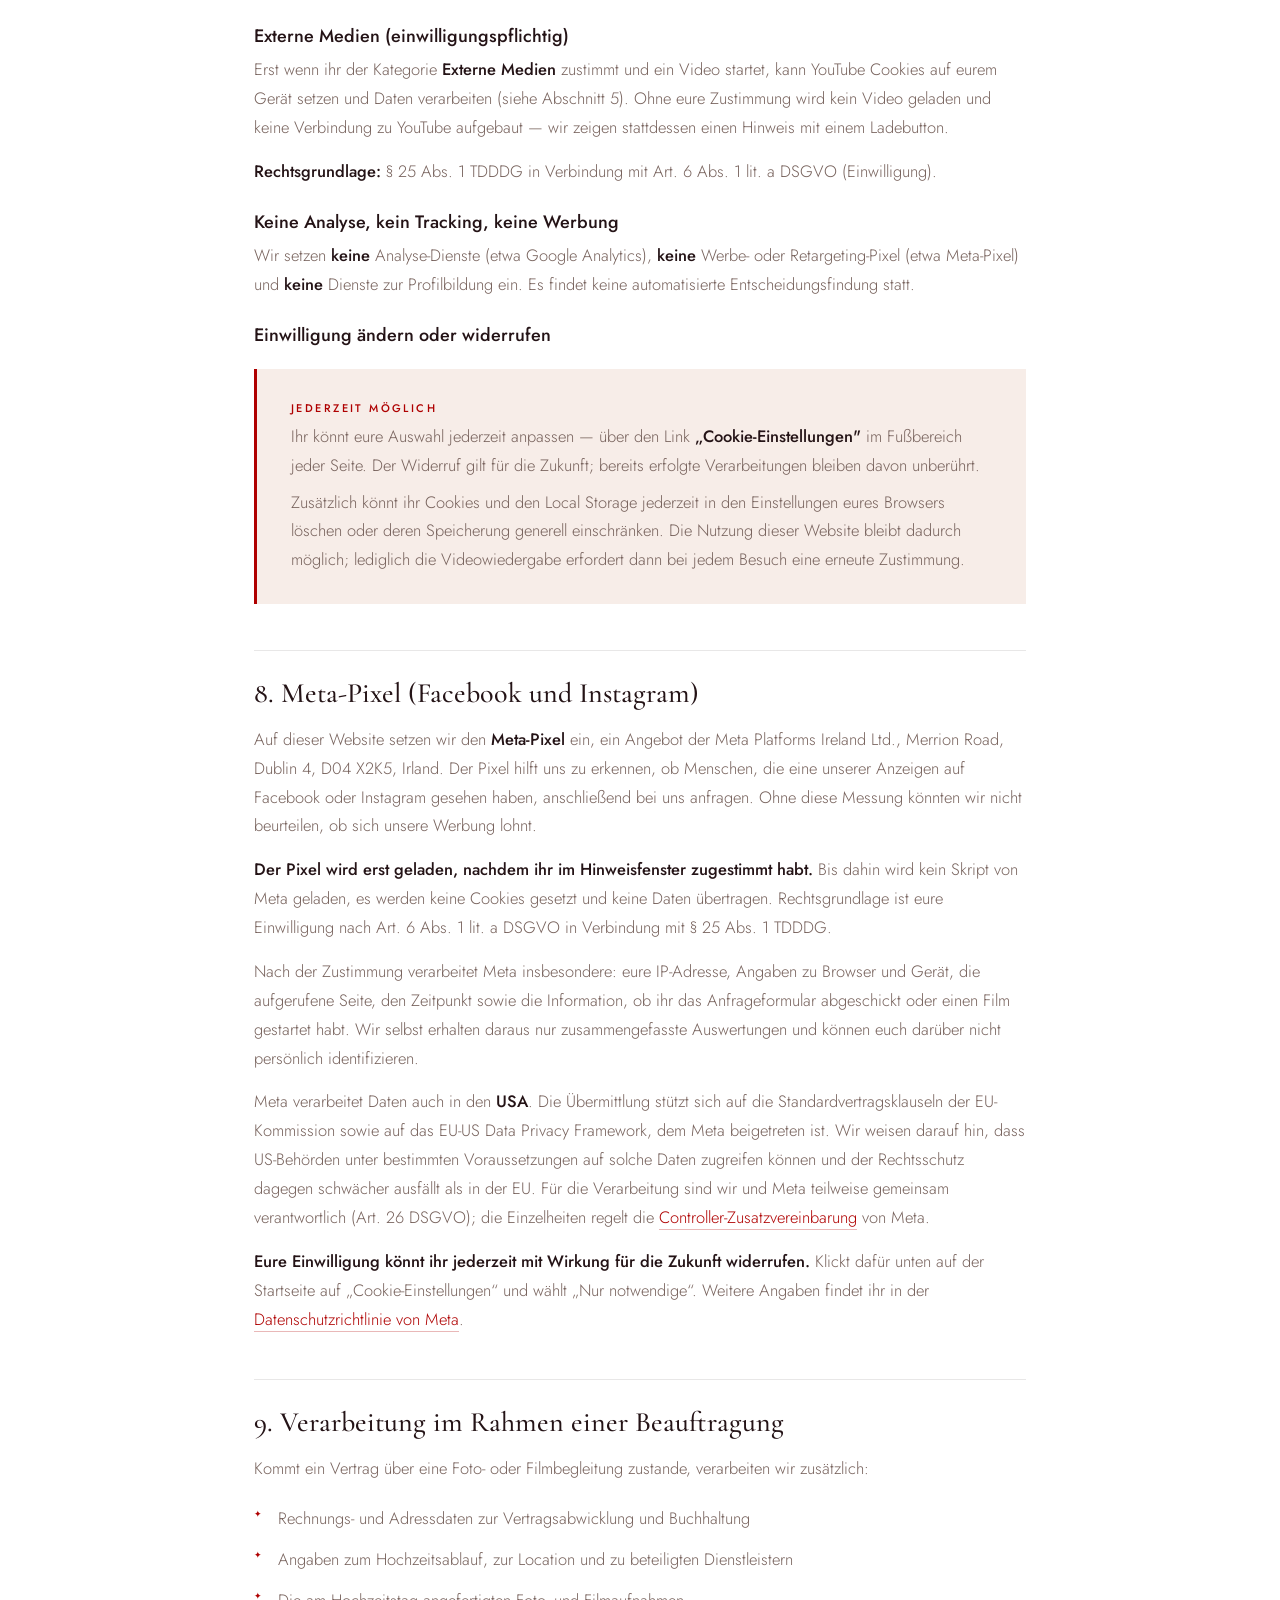
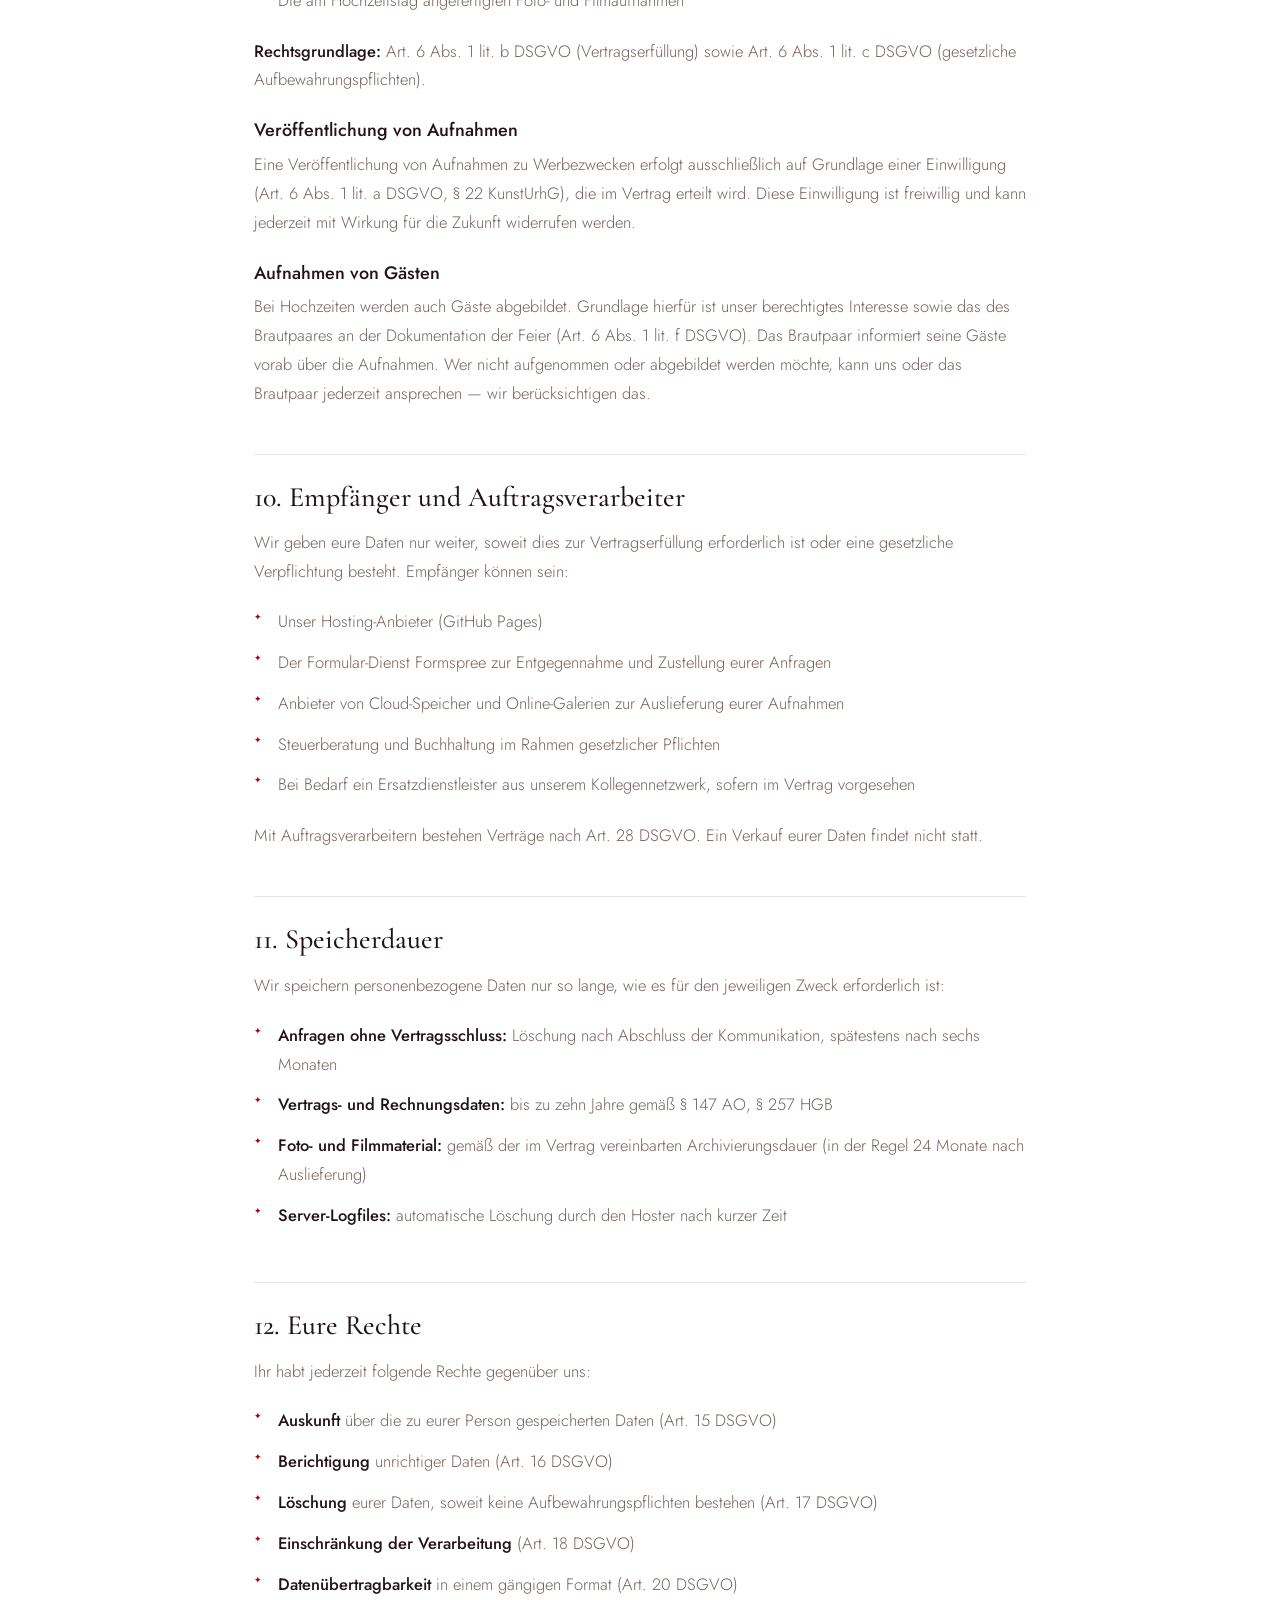
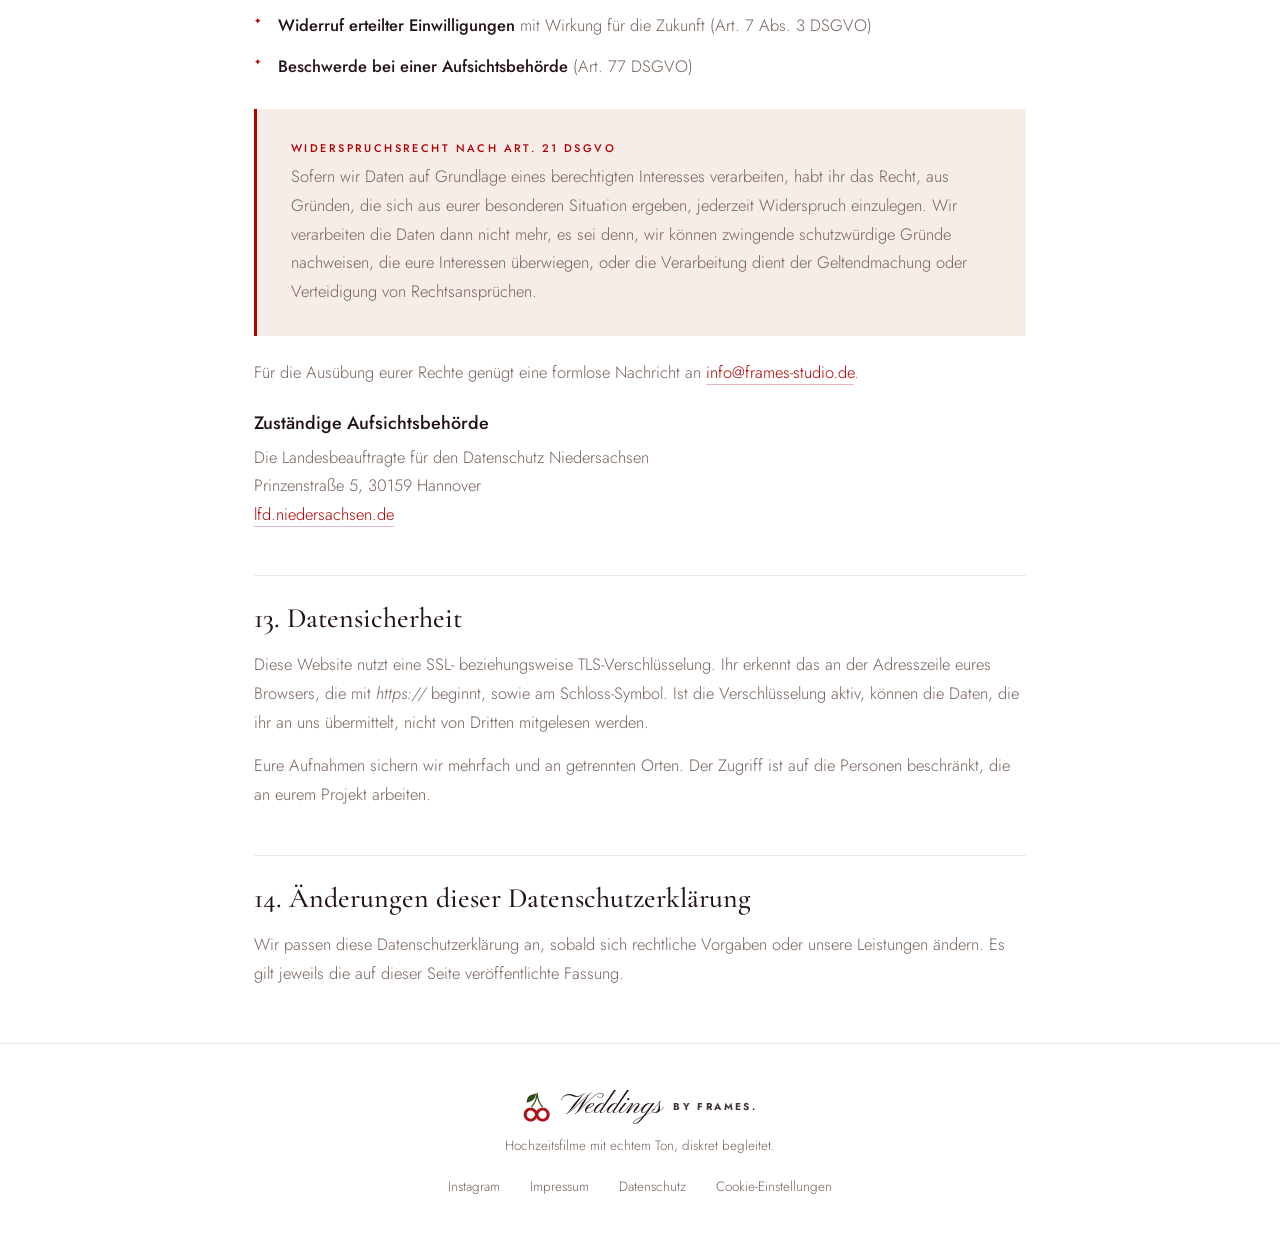
==== commit 83ccc5bb: "Add files via upload" ====
--- a/datenschutz.html
+++ b/datenschutz.html
@@ -4,12 +4,15 @@
 <meta charset="UTF-8">
 <meta name="viewport" content="width=device-width, initial-scale=1.0">
 <title>Datenschutz — Weddings by Frames</title>
-<meta name="description" content="Informationen zur Verarbeitung personenbezogener Daten bei Weddings by Frames.">
+<meta name="description" content="Datenschutzerklärung von Weddings by Frames: Welche Daten wir erheben, wie wir Kontaktanfragen verarbeiten, Einsatz von YouTube und Cookies sowie eure Rechte nach DSGVO.">
 <meta name="robots" content="noindex, follow">
 <link rel="canonical" href="https://www.weddings-by-frames.de/datenschutz.html">
 <meta property="og:url" content="https://www.weddings-by-frames.de/datenschutz.html">
 <meta property="og:type" content="website">
 <meta property="og:locale" content="de_DE">
+<link rel="icon" type="image/png" sizes="32x32" href="[data-uri]">
+<link rel="apple-touch-icon" sizes="180x180" href="[data-uri]">
+<meta name="theme-color" content="#AF0000">
 <link rel="preconnect" href="https://fonts.googleapis.com">
 <link rel="preconnect" href="https://fonts.gstatic.com" crossorigin>
 <link href="https://fonts.googleapis.com/css2?family=Cormorant+Garamond:ital,wght@0,400;0,500;0,600;1,400;1,500&family=Jost:wght@300;400;500;600;700&family=Pinyon+Script&display=swap" rel="stylesheet">
@@ -259,7 +262,38 @@
       Zustimmung.</p>
     </div>
 
-    <h2>8. Verarbeitung im Rahmen einer Beauftragung</h2>
+    <h2 id="meta">8. Meta-Pixel (Facebook und Instagram)</h2>
+    <p>Auf dieser Website setzen wir den <strong>Meta-Pixel</strong> ein, ein Angebot der
+    Meta Platforms Ireland Ltd., Merrion Road, Dublin 4, D04 X2K5, Irland. Der Pixel hilft uns
+    zu erkennen, ob Menschen, die eine unserer Anzeigen auf Facebook oder Instagram gesehen
+    haben, anschließend bei uns anfragen. Ohne diese Messung könnten wir nicht beurteilen,
+    ob sich unsere Werbung lohnt.</p>
+
+    <p><strong>Der Pixel wird erst geladen, nachdem ihr im Hinweisfenster zugestimmt habt.</strong>
+    Bis dahin wird kein Skript von Meta geladen, es werden keine Cookies gesetzt und keine Daten
+    übertragen. Rechtsgrundlage ist eure Einwilligung nach Art. 6 Abs. 1 lit. a DSGVO in Verbindung
+    mit § 25 Abs. 1 TDDDG.</p>
+
+    <p>Nach der Zustimmung verarbeitet Meta insbesondere: eure IP-Adresse, Angaben zu Browser und
+    Gerät, die aufgerufene Seite, den Zeitpunkt sowie die Information, ob ihr das Anfrageformular
+    abgeschickt oder einen Film gestartet habt. Wir selbst erhalten daraus nur zusammengefasste
+    Auswertungen und können euch darüber nicht persönlich identifizieren.</p>
+
+    <p>Meta verarbeitet Daten auch in den <strong>USA</strong>. Die Übermittlung stützt sich auf die
+    Standardvertragsklauseln der EU-Kommission sowie auf das EU-US Data Privacy Framework, dem Meta
+    beigetreten ist. Wir weisen darauf hin, dass US-Behörden unter bestimmten Voraussetzungen auf
+    solche Daten zugreifen können und der Rechtsschutz dagegen schwächer ausfällt als in der EU.
+    Für die Verarbeitung sind wir und Meta teilweise gemeinsam verantwortlich (Art. 26 DSGVO);
+    die Einzelheiten regelt die
+    <a href="https://www.facebook.com/legal/controller_addendum" target="_blank" rel="noopener">Controller-Zusatzvereinbarung</a>
+    von Meta.</p>
+
+    <p><strong>Eure Einwilligung könnt ihr jederzeit mit Wirkung für die Zukunft widerrufen.</strong>
+    Klickt dafür unten auf der Startseite auf „Cookie-Einstellungen“ und wählt „Nur notwendige“.
+    Weitere Angaben findet ihr in der
+    <a href="https://www.facebook.com/privacy/policy" target="_blank" rel="noopener">Datenschutzrichtlinie von Meta</a>.</p>
+
+    <h2>9. Verarbeitung im Rahmen einer Beauftragung</h2>
     <p>Kommt ein Vertrag über eine Foto- oder Filmbegleitung zustande, verarbeiten wir zusätzlich:</p>
     <ul>
       <li>Rechnungs- und Adressdaten zur Vertragsabwicklung und Buchhaltung</li>
@@ -278,7 +312,7 @@
     Brautpaar informiert seine Gäste vorab über die Aufnahmen. Wer nicht aufgenommen oder abgebildet
     werden möchte, kann uns oder das Brautpaar jederzeit ansprechen — wir berücksichtigen das.</p>
 
-    <h2>9. Empfänger und Auftragsverarbeiter</h2>
+    <h2>10. Empfänger und Auftragsverarbeiter</h2>
     <p>Wir geben eure Daten nur weiter, soweit dies zur Vertragserfüllung erforderlich ist oder eine
     gesetzliche Verpflichtung besteht. Empfänger können sein:</p>
     <ul>
@@ -291,7 +325,7 @@
     <p>Mit Auftragsverarbeitern bestehen Verträge nach Art. 28 DSGVO. Ein Verkauf eurer Daten findet
     nicht statt.</p>
 
-    <h2>10. Speicherdauer</h2>
+    <h2>11. Speicherdauer</h2>
     <p>Wir speichern personenbezogene Daten nur so lange, wie es für den jeweiligen Zweck erforderlich
     ist:</p>
     <ul>
@@ -303,7 +337,7 @@
       <li><strong>Server-Logfiles:</strong> automatische Löschung durch den Hoster nach kurzer Zeit</li>
     </ul>
 
-    <h2>11. Eure Rechte</h2>
+    <h2>12. Eure Rechte</h2>
     <p>Ihr habt jederzeit folgende Rechte gegenüber uns:</p>
     <ul>
       <li><strong>Auskunft</strong> über die zu eurer Person gespeicherten Daten (Art. 15 DSGVO)</li>
@@ -330,7 +364,7 @@
     Prinzenstraße 5, 30159 Hannover<br>
     <a href="https://www.lfd.niedersachsen.de" target="_blank" rel="noopener">lfd.niedersachsen.de</a></p>
 
-    <h2>12. Datensicherheit</h2>
+    <h2>13. Datensicherheit</h2>
     <p>Diese Website nutzt eine SSL- beziehungsweise TLS-Verschlüsselung. Ihr erkennt das an der
     Adresszeile eures Browsers, die mit <em>https://</em> beginnt, sowie am Schloss-Symbol. Ist die
     Verschlüsselung aktiv, können die Daten, die ihr an uns übermittelt, nicht von Dritten mitgelesen
@@ -338,7 +372,7 @@
     <p>Eure Aufnahmen sichern wir mehrfach und an getrennten Orten. Der Zugriff ist auf die Personen
     beschränkt, die an eurem Projekt arbeiten.</p>
 
-    <h2>13. Änderungen dieser Datenschutzerklärung</h2>
+    <h2>14. Änderungen dieser Datenschutzerklärung</h2>
     <p>Wir passen diese Datenschutzerklärung an, sobald sich rechtliche Vorgaben oder unsere Leistungen
     ändern. Es gilt jeweils die auf dieser Seite veröffentlichte Fassung.</p>
 
